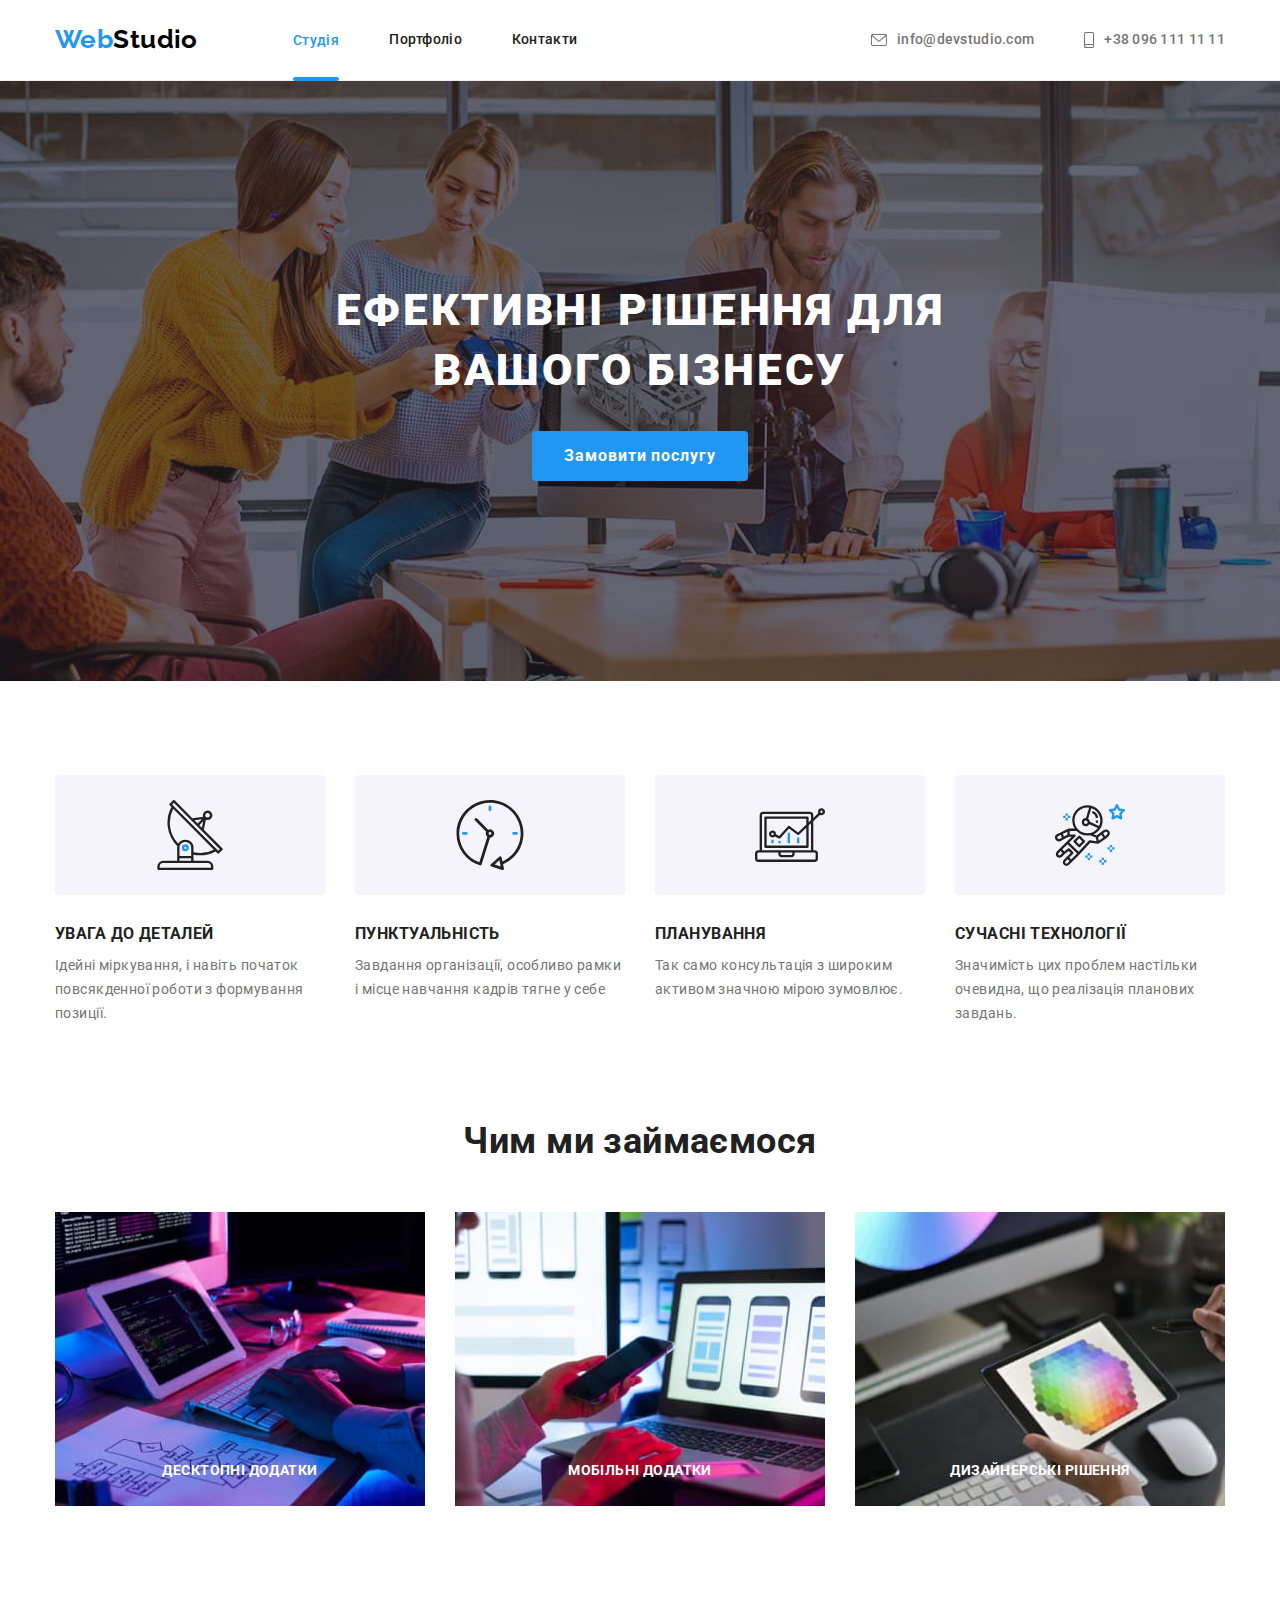
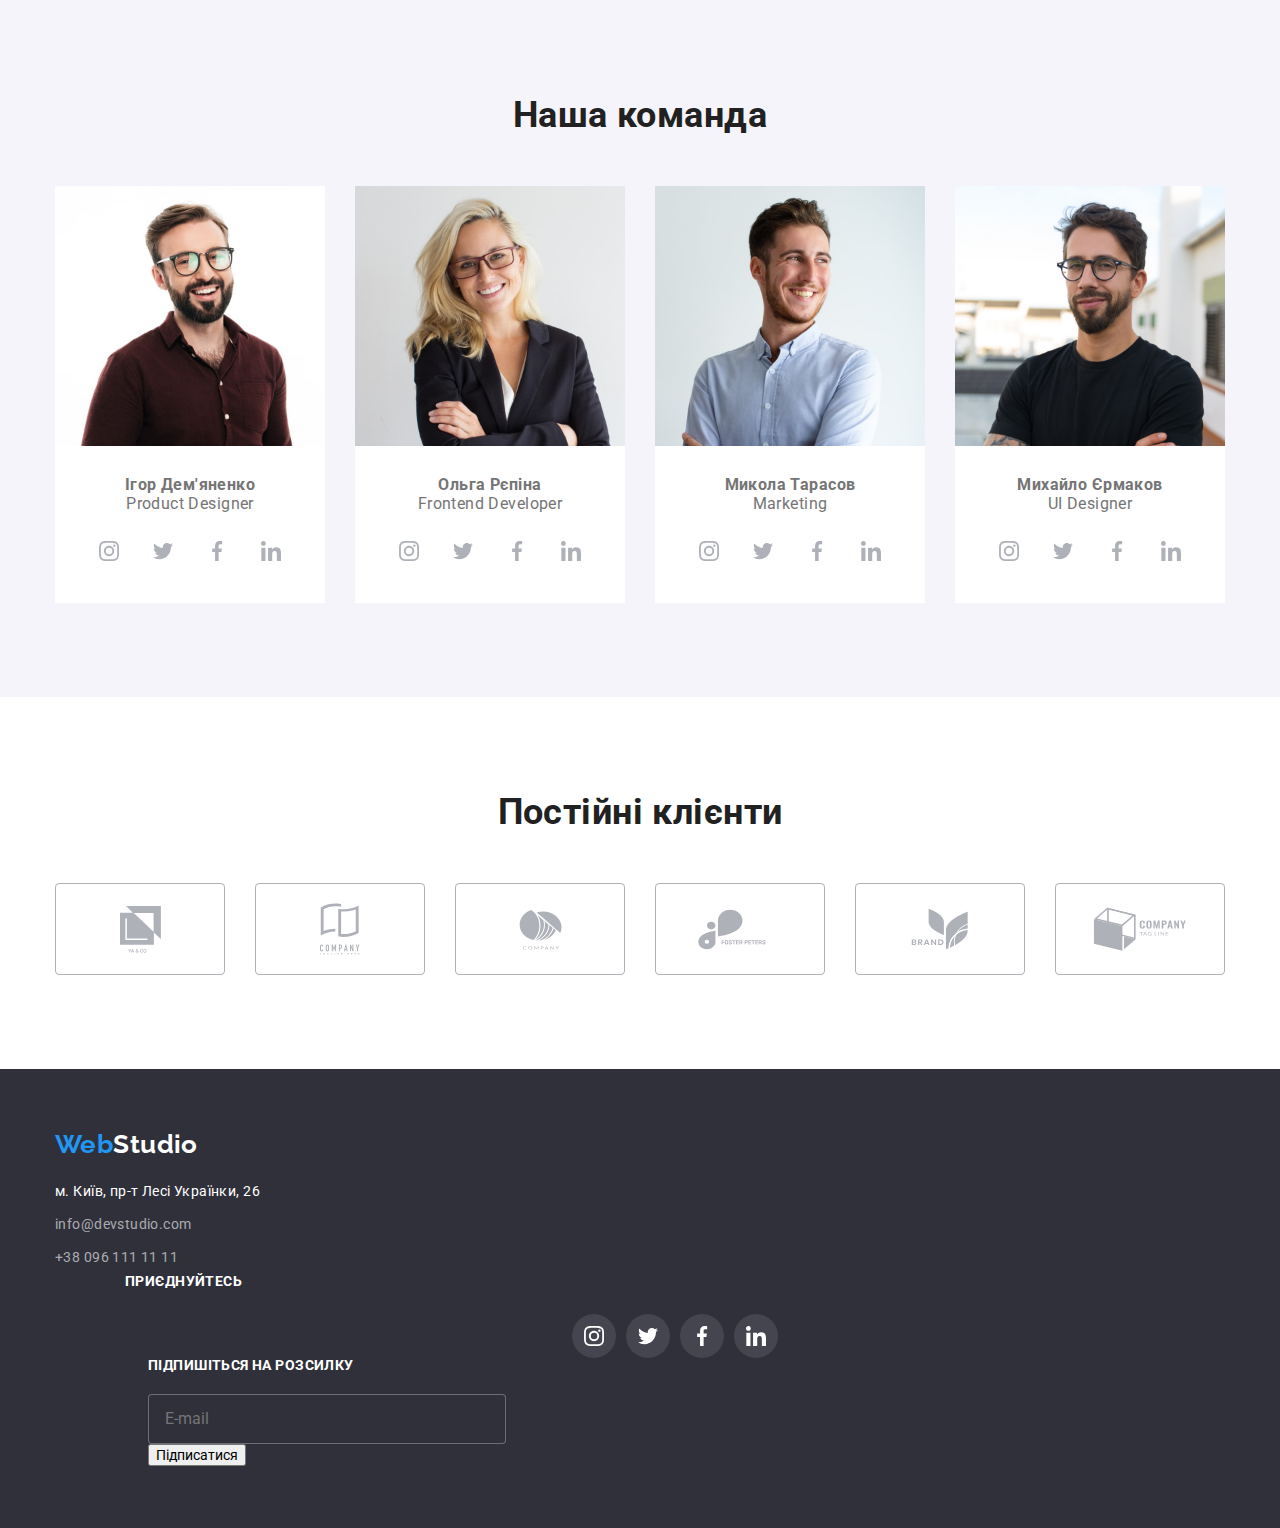
==== index.html @ fa0023bf "mobile addeed" ====
<!DOCTYPE html>
<html lang="uk">
  <head>
    <meta charset="UTF-8">
    <meta http-equiv="X-UA-Compatible" content="IE=edge">
    <meta name="viewport" content="width=device-width, initial-scale=1.0">
    <title>Студія</title>
    <link rel="preconnect" href="https://fonts.googleapis.com">
    <link rel="preconnect" href="https://fonts.gstatic.com" crossorigin>
    <link
      href="https://fonts.googleapis.com/css2?family=Raleway:wght@700&family=Roboto:wght@400;500;700;900&display=swap"
      rel="stylesheet"
    />
    <link
      rel="stylesheet"
      href="https://cdnjs.cloudflare.com/ajax/libs/modern-normalize/1.1.0/modern-normalize.min.css"
    />
    <link rel="stylesheet" href="./css/main.min.css">
  </head>

  <body>
    <!-- Header -->

    <header class="header-border">
      <div class="container row">
        <nav class="row">
          <a lang="en" href="./index.html" class="logo logo__pad"
            >Web<span class="logo__part">Studio</span></a
          >
          <ul class="navigation list">
            <li class="navigation__item">
              <a href="./index.html" class="navigation__link--current link">Студія</a>
            </li>
            <li class="navigation__item">
              <a href="./portfolio.html" class="navigation__link link">Портфоліо</a>
            </li>
            <li class="navigation__item">
              <a href="#" class="navigation__link link">Контакти</a>
            </li>
          </ul>
        </nav>
        <ul class="list contacts">
          <li class="contacts__item">
            
            <a href="mailto:info@devstudio.com" class="contacts__link link">
              <svg class="contacts__icon-envelope"><use href="./images/icons.svg#icon-envelope"></use></svg>info@devstudio.com</a>
          </li>
          <li class="contacts__item">
            <a href="tel:+380961111111" class="contacts__link link">
              <svg class="contacts__icon-smartphone">
                <use href="./images/icons.svg#icon-smartphone"></use></svg>+38 096 111 11 11</a>
          </li>
        </ul>
      </div>
    </header>

    <!-- Main -->

    <main>
      <!-- Hero Section  -->

      <section class="hero hero__overlay">
        <div class="container">
          <h1 class="hero__title">ефективні рішення для вашого бізнесу</h1>
          <button  data-modal-open type="button" class="hero__button">Замовити послугу</button>
        </div>
      </section>

      <!--  Preferences Section-->

      <section class="pref-section">
        <div class="container">
          <h2 class="section-title visually-hidden">Переваги</h2>

          <ul class="list pref-container">
            <li class="pref-container__item">
              <div class="pref-container__thumb">
                <svg width="70px" height="70px">
                  <use href="./images/icons.svg#icon-antenna"></use>
                </svg>
              </div>
              <h3 class="pref-container__title">увага до деталей</h3>
              <p>
                Ідейні міркування, і навіть початок повсякденної роботи з
                формування позиції.
              </p>
            </li>
            <li class="pref-container__item">
              <div class="pref-container__thumb">
                <svg class="pref-icon" width="70px" height="70px">
                  <use href="./images/icons.svg#icon-clock"></use>
                </svg>
              </div>
              <h3 class="pref-container__title">пунктуальність</h3>
              <p>
                Завдання організації, особливо рамки і місце навчання кадрів
                тягне у себе
              </p>
            </li>
            <li class="pref-container__item">
              <div class="pref-container__thumb">
                <svg width="70px" height="70px">
                  <use href="./images/icons.svg#icon-diagram"></use>
                </svg>
              </div>
              <h3 class="pref-container__title">планування</h3>
              <p>
                Так само консультація з широким активом значною мірою зумовлює.
              </p>
            </li>
            <li class="pref-container__item">
              <div class="pref-container__thumb">
                <svg width="70px" height="70px">
                  <use href="./images/icons.svg#icon-astronaut"></use>
                </svg>
              </div>
              <h3 class="pref-container__title">сучасні технології</h3>
              <p>
                Значимість цих проблем настільки очевидна, що реалізація
                планових завдань.
              </p>
            </li>
          </ul>
        </div>
      </section>

      <!-- Our activity Section  -->

      <section class="section act-section">
        <div class="container">
          <h2 class="section-title title-gap">Чим ми займаємося</h2>

          <ul class="act-container list">
            <li class="act-item activity-thumb">
              <img
                src="./images/img-studio/box_1.jpg"
                alt="Напрямок діяльності 1"
                width="370"
                class="no-gap"
              />
              <p class="overlay-text">десктопні додатки</p>
            </li>
             
            <li class="act-item activity-thumb">
              <img
                src="./images/img-studio/box_2.jpg"
                alt="Напрямок діяльності 2"
                width="370"
                class="no-gap"
              />
              <p class="overlay-text">мобільні додатки</p>
            </li>
            
            <li class="act-item activity-thumb">
              <img
                src="./images/img-studio/box_3.jpg"
                alt="Напрямок діяльності 3"
                width="370"
                class="no-gap"
              />
              <p class="overlay-text">дизайнерські рішення</p>
            </li>
          </ul>
        </div>
      </section>

      <!-- Our Team -->

      <section class="team-section">
        <div class="container">
          <h2 class="section-title title-gap">Наша команда</h2>
          <ul class="list pref-container">
            <li class="pref-container__item pref-container__card-shadow">
              <img
                src="./images/img-studio/igod_dem.jpg"
                alt="Фото Ігора Дем'яненка"
                width="270"
                class="no-gap"
              />
              <div class="pics-descr">
                <h3 class="pref-container__team-title">Ігор Дем'яненко</h3>
                <p lang="en" class="pref-container__card-text">Product Designer</p>
                <ul class="team-icons list">
                  <li>
                    <a href="#" class="team-icons__social-link"
                      ><svg width="20px" height="20px">
                        <use href="./images/icons.svg#icon-instagram"
                        ></use></svg></a>
                  </li>

                  <li>
                    <a href="#" class="team-icons__social-link"
                      ><svg width="20px" height="20px">
                        <use href="./images/icons.svg#icon-twitter"></use></svg></a>
                  </li>

                  <li>
                    <a href="#" class="team-icons__social-link"
                      ><svg width="20px" height="20px">
                        <use href="./images/icons.svg#icon-facebook"></use></svg></a>
                  </li>

                  <li>
                    <a href="#" class="team-icons__social-link"
                      ><svg width="20px" height="20px">
                        <use href="./images/icons.svg#icon-linkedin"></use></svg></a>
                  </li>
                </ul>
              </div>
            </li>
            <li class="pref-container__item pref-container__card-shadow">
              <img
                src="./images/img-studio/olga_rep.jpg"
                alt="Фото Ольги Репіної"
                width="270"
                class="no-gap"
              />
              <div class="pics-descr">
                <h3 class="pref-container__team-title">Ольга Рєпіна</h3>
                <p lang="en" class="pref-container__card-text">Frontend Developer</p>
                <ul class="team-icons list">
                  <li>
                    <a href="#" class="team-icons__social-link"
                      ><svg width="20px" height="20px">
                        <use
                          href="./images/icons.svg#icon-instagram"></use></svg></a>
                  </li>

                  <li>
                    <a href="#" class="team-icons__social-link"
                      ><svg width="20px" height="20px">
                        <use href="./images/icons.svg#icon-twitter"></use></svg></a>
                  </li>

                  <li>
                    <a href="#" class="team-icons__social-link"
                      ><svg width="20px" height="20px">
                        <use href="./images/icons.svg#icon-facebook"></use></svg></a>
                  </li>

                  <li>
                    <a href="#" class="team-icons__social-link"
                      ><svg width="20px" height="20px">
                        <use href="./images/icons.svg#icon-linkedin"></use></svg></a>
                  </li>
                </ul>
              </div>
            </li>
            <li class="pref-container__item pref-container__card-shadow">
              <img
                src="./images/img-studio/mykola_tar.jpg"
                alt="Фото Миколи Тарасова"
                width="270"
                class="no-gap"
              />
              <div class="pics-descr">
                <h3 class="pref-container__team-title">Микола Тарасов</h3>
                <p lang="en" class="pref-container__card-text">Marketing</p>
                <ul class="team-icons list">
                  <li>
                    <a href="#" class="team-icons__social-link"
                      ><svg width="20px" height="20px">
                        <use
                          href="./images/icons.svg#icon-instagram"></use></svg></a>
                  </li>

                  <li>
                    <a href="#" class="team-icons__social-link"
                      ><svg width="20px" height="20px">
                        <use href="./images/icons.svg#icon-twitter"></use></svg></a>
                  </li>

                  <li>
                    <a href="#" class="team-icons__social-link"
                      ><svg width="20px" height="20px">
                        <use href="./images/icons.svg#icon-facebook"></use></svg></a>
                  </li>

                  <li>
                    <a href="#" class="team-icons__social-link"
                      ><svg width="20px" height="20px">
                        <use href="./images/icons.svg#icon-linkedin"></use></svg></a>
                  </li>
                </ul>
              </div>
            </li>
            <li class="pref-container__item pref-container__card-shadow">
              <img
                src="./images/img-studio/myhailo_yer.jpg"
                alt="Фото Михайла Єрмакова"
                width="270"
                class="no-gap"
              />
              <div class="pics-descr">
                <h3 class="pref-container__team-title">Михайло Єрмаков</h3>
                <p lang="en" class="pref-container__card-text">UI Designer</p>
                <ul class="team-icons list">
                  <li>
                    <a href="#" class="team-icons__social-link"
                      ><svg width="20px" height="20px">
                        <use
                          href="./images/icons.svg#icon-instagram"></use></svg></a>
                  </li>

                  <li>
                    <a href="#" class="team-icons__social-link"
                      ><svg width="20px" height="20px">
                        <use href="./images/icons.svg#icon-twitter"></use></svg></a>
                  </li>

                  <li>
                    <a href="#" class="team-icons__social-link"
                      ><svg width="20px" height="20px">
                        <use href="./images/icons.svg#icon-facebook"></use></svg></a>
                  </li>

                  <li>
                    <a href="#" class="team-icons__social-link"
                      ><svg width="20px" height="20px">
                        <use href="./images/icons.svg#icon-linkedin"></use></svg></a>
                  </li>
                </ul>
              </div>
            </li>
          </ul>
        </div>
      </section>

      <!-- Clients Section -->

      <section class="section">
        <div class="container">
          <h2 class="section-title title-gap">Постійні клієнти</h2>

          <ul class="clients-container list">
            <li>
              <a href="#" class="client-link"
                ><svg width="41px" height="47px">
                  <use href="./images/icons.svg#icon-client-1"></use></svg></a>
            </li>
            <li>
              <a href="#" class="client-link"
                ><svg width="40px" height="52px">
                  <use href="./images/icons.svg#icon-client-2"></use></svg></a>
            </li>
            <li>
              <a href="#" class="client-link"
                ><svg width="43px" height="41px">
                  <use href="./images/icons.svg#icon-client-3"></use></svg></a>
            </li>
            <li>
              <a href="#" class="client-link"
                ><svg width="84px" height="41px">
                  <use href="./images/icons.svg#icon-client-4"></use></svg></a>
            </li>
            <li>
              <a href="#" class="client-link"
                ><svg width="62px" height="42px">
                  <use href="./images/icons.svg#icon-client-5"></use></svg></a>
            </li>
            <li>
              <a href="#" class="client-link"
                ><svg width="94px" height="44px">
                  <use href="./images/icons.svg#icon-client-6"></use></svg></a>
            </li>
          </ul>
        </div>
      </section>
    </main>

      <!-- Footer -->

    <footer class="footer-color">
     <div class="container footer-container">   
      <div>
          <a lang="en" href="./index.html" class="logo logo-marg"
            >Web<span class="footer-logo-part">Studio</span></a
          >
          <address>
            <ul class="address-list list">
              <li class="address-list__address-marg">
                <a
                  href="https://goo.gl/maps/bjUWmCHVWKpBYmss7"
                  target="_blank"
                  rel="noopener noreferrer nofolow"
                  class="address-list__footer-address link"
                  >м. Київ, пр-т Лесі Українки, 26</a
                >
              </li>
              <li class="address-list__address-marg">
                <a href="mailto:info@devstudio.com" class="address-list__footer-contacts link"
                  >info@devstudio.com</a
                >
              </li>
              <li>
                <a href="tel:+380961111111" class="address-list__footer-contacts link"
                  >+38 096 111 11 11</a
                >
              </li>
            </ul>
          </address>
      </div>
        <div class="icons-position">  
          <p class="icons-position__footer-text">приєднуйтесь</p>
          <ul class="icons-position__footer-icons list">
            <li>
              <a href="#" class="icons-position__footer-link"
                ><svg width="20px" height="20px">
                  <use
                    href="./images/icons.svg#icon-instagram"
                  ></use></svg></a>
            </li>

            <li>
              <a href="#" class="icons-position__footer-link"
                ><svg width="20px" height="20px">
                  <use href="./images/icons.svg#icon-twitter"></use></svg></a>
            </li>

            <li>
              <a href="#" class="icons-position__footer-link"
                ><svg width="20px" height="20px">
                  <use href="./images/icons.svg#icon-facebook"></use></svg></a>
            </li>

            <li>
              <a href="#" class="icons-position__footer-link"
                ><svg width="20px" height="20px">
                  <use href="./images/icons.svg#icon-linkedin"></use></svg></a>
            </li>
          </ul>
        </div>
    <div class="footer-box">
      <form>
            
    <p class="footer-box__footform-text">підпишіться на розсилку</p>
    <input class="footer-box__footform-input" type="email" name="email" placeholder="E-mail">

  <div class="footer-box__sent-btn">
    <button class="footer-box__btn-footform" type="submit">Підписатися</button>
    <svg class="footer-box__sent-icon" width="24" height="24"><use href=./images/modal-icons.svg#icon-send></use></svg>
  </div> 

  </form>
    </div>   
  </div>

       
  </footer>

   <div class="backdrop is-hidden" data-modal>
    <div class="modal">
      <p class="form-title">Залиште свої дані, ми вам передзвонимо</p>

      <form class="form"> 
        <div class="form-field">
          <label for="name" class="form-label">Ім'я</label>
          <div class="input-wrap">
            <input type="text" name="name" id="name" class="form-input">
            <svg class="svg-item" width="18" height="18">
              <use href="./images/modal-icons.svg#icon-person-mod"></use>
            </svg>
          
          </div>
        </div>
        
        <div class="form-field">
          <label for="tel" class="form-label">Телефон</label>
          <div class="input-wrap">
           <input type="tel" name="tel" id="tel" class="form-input">
           <svg class="svg-item" width="18" height="18">
            <use href="./images/modal-icons.svg#icon-phone-mod"></use>
          </svg>
          </div>
        </div>
        
        
        <div class="form-field">
          <label for="email" class="form-label">Пошта</label>
          <div class="input-wrap">
            <input type="email" name="email" id="email" class="form-input">
            <svg class="svg-item" width="18" height="18">
              <use href="./images/modal-icons.svg#icon-email-mod"></use>
            </svg>
          </div>
        </div>
        
        <div class="form-field">
          <label for="comment" class="form-label">Коментар</label>
        <textarea 
          name="comment" 
          id="comment" 
          class="form-input textarea" 
          placeholder="Введіть текст"></textarea>
        </div>

      <div class="check-field">
        <label class="checkbox-label">
          <input 
          type="checkbox" 
          name="checkbox" 
          value="html"
          class="checkbox visually-hidden"><span class="icon"></span>
          Погоджуюся з розсилкою та приймаю <a class="agreement" href="#">Умови договору</a>
        </label>
      </div>

             
          <button class="btn-submit" type="submit">Відправити</button>
                
      </form>
                        
          <button class="close-button" data-modal-close><svg width="11px" height="11px">
      <use
        href="./images/cross.svg#icon-Vector"></use></svg></button>
    </div> 
   </div>

   <script src="./js/modal.js"></script>
  </body>
</html>
---- css/main.min.css ----
body{background-color:#fff;color:#757575;font-family:"Roboto",sans-serif;font-size:14px;line-height:1.71;letter-spacing:.03em}.container{padding-left:15px;padding-right:15px;margin-left:auto;margin-right:auto}@media screen and (min-width: 768px){.container{width:768px}}@media screen and (min-width: 1200px){.container{width:1200px}}h1,h2,h3,h4,h5,h6,ul,p{margin:0;padding:0}.list{list-style:none}.link{text-decoration:none;-webkit-transition:color 250ms cubic-bezier(0.4, 0, 0.2, 1);transition:color 250ms cubic-bezier(0.4, 0, 0.2, 1)}.link:hover,.link:focus{color:#2196f3}.visually-hidden{position:absolute;white-space:nowrap;width:1px;height:1px;overflow:hidden;border:0;padding:0;clip:rect(0 0 0 0);-webkit-clip-path:inset(50%);clip-path:inset(50%);margin:-1px}.close-button,.icons-position__footer-icons,.client-link,.team-icons{display:-webkit-box;display:-ms-flexbox;display:flex;-webkit-box-pack:center;-ms-flex-pack:center;justify-content:center;-webkit-box-align:center;-ms-flex-align:center;align-items:center}@media(min-width: 480px){.container{width:480px}}@media screen and (min-width: 768px){.container{width:768px}}@media screen and (min-width: 1200px){.container{width:1200px}}@media screen and (max-width: 767px){.navigation{display:none}}@media screen and (min-width: 768px){.navigation{display:-webkit-box;display:-ms-flexbox;display:flex}.navigation__item:first-child{margin-left:95px}.navigation__item:not(:last-child){margin-right:50px}.navigation__link--current{color:#2196f3;font-weight:500;line-height:1.17;position:relative}.navigation__link--current::after{content:"";left:0;bottom:-1px;position:absolute;width:100%;height:4px;border-radius:2px;background-color:#2196f3}.navigation__link{color:#212121;font-weight:500;line-height:1.14;letter-spacing:.02em}.navigation__link,.navigation__link--current{padding-top:32px;padding-bottom:32px;display:block}}@media screen and (max-width: 1199px){.contacts{display:none}}@media screen and (min-width: 1200px){.contacts{display:-webkit-box;display:-ms-flexbox;display:flex;margin-left:auto;-webkit-box-align:center;-ms-flex-align:center;align-items:center}}.contacts__item+.contacts__item{margin-left:50px}.contacts__link{color:#757575;font-weight:500;line-height:1.14;letter-spacing:.02em;padding-top:32px;padding-bottom:32px;display:-webkit-box;display:-ms-flexbox;display:flex;-webkit-box-align:center;-ms-flex-align:center;align-items:center}.contacts__icon-envelope,.contacts__icon-smartphone{fill:#757575;margin-right:10px}.contacts__icon-envelope{width:16px;height:12px}.contacts__icon-smartphone{width:10px;height:16px}.contacts__link svg{-webkit-transition:fill 250ms cubic-bezier(0.4, 0, 0.2, 1);transition:fill 250ms cubic-bezier(0.4, 0, 0.2, 1)}.contacts__link:hover svg,.contacts__link:focus svg{fill:#2196f3}.header-border{border-bottom:1px solid #eee}.row{display:-webkit-box;display:-ms-flexbox;display:flex;-webkit-box-align:center;-ms-flex-align:center;align-items:center}.logo{color:#2196f3;font-family:"Raleway",sans-serif;font-size:26px;line-height:1.19;font-weight:700;text-decoration:none}.logo__pad{padding-top:24px;padding-bottom:25px}.logo-marg{display:inline-block;margin-bottom:20px}.logo__part{color:#000}.footer-logo-part{color:#fff}.hero__overlay{background-color:#c4c4c4;background-image:-webkit-gradient(linear, left top, right top, from(rgba(47, 48, 58, 0.4)), to(rgba(47, 48, 58, 0.4))),url(../images/img-studio/hero-img.jpg);background-image:linear-gradient(to right, rgba(47, 48, 58, 0.4), rgba(47, 48, 58, 0.4)),url(../images/img-studio/hero-img.jpg);background-size:cover;background-repeat:no-repeat;background-position:center;text-align:center;margin-left:auto;margin-right:auto;padding-top:118px;padding-bottom:118px;width:100%}@media screen and (min-width: 1200px){.hero__overlay{max-width:1600px;padding-top:200px;padding-bottom:200px}}.hero__title{color:#fff;font-weight:900;letter-spacing:.06em;text-transform:uppercase;margin-left:auto;margin-right:auto;font-size:26px;line-height:1.62;max-width:360px;margin-bottom:30px}@media screen and (min-width: 768px){.hero__title{max-width:360px}}@media screen and (min-width: 1200px){.hero__title{font-size:44px;line-height:1.36;max-width:696px}}.hero__button{display:inline-block;min-width:200px;border:none;border-radius:4px;padding:10px 24px;background-color:#2196f3;color:#fff;font-family:inherit;font-weight:700;letter-spacing:.06em;font-size:16px;line-height:1.88;cursor:pointer;-webkit-transition:background-color 250ms cubic-bezier(0.4, 0, 0.2, 1);transition:background-color 250ms cubic-bezier(0.4, 0, 0.2, 1)}@media screen and (min-width: 1200px){.hero__button{min-width:216px;padding:10px 32px}}hero__button:hover,hero__button:focus{background-color:#188ce8}.pref-section{padding-top:60px}@media screen and (min-width: 1200px){.pref-section{padding-top:94px}}.section-title{color:#212121;font-weight:700;text-align:center;font-size:28px;line-height:1.18}@media screen and (min-width: 1200px){.section-title{font-size:36px;line-height:1.17}}@media screen and (min-width: 768px){.pref-container{display:-webkit-box;display:-ms-flexbox;display:flex;-ms-flex-wrap:wrap;flex-wrap:wrap;margin:-15px}}@media screen and (min-width: 1200px){.pref-container{width:1200px}}@media screen and (max-width: 1199px){.pref-container{margin-bottom:60px}}@media screen and (min-width: 768px){.pref-container__item{-ms-flex-preferred-size:calc((100% - 60px)/2);flex-basis:calc((100% - 60px)/2);background-color:#fff;margin:15px}}@media screen and (min-width: 1200px){.pref-container__item{-ms-flex-preferred-size:calc((100% - 120px)/4);flex-basis:calc((100% - 120px)/4);background-color:#fff}}@media screen and (max-width: 767px){.pref-container__item:not(:last-child){margin-bottom:30px}}.pref-container__thumb{display:block;width:450px;height:120px;border-radius:4px;padding:25px 190px;margin-bottom:30px;background-color:#f5f4fa}@media screen and (min-width: 768px){.pref-container__thumb{padding:25px 142px;width:354px}}@media screen and (min-width: 1200px){.pref-container__thumb{padding:25px 100px;width:270px}}.pref-container__title{color:#212121;font-weight:700;line-height:1.14;text-transform:uppercase;margin-bottom:10px}@media screen and (max-width: 1199px){.act-section{display:none}}.section{padding-top:94px;padding-bottom:94px}.act-container{display:-webkit-box;display:-ms-flexbox;display:flex}.title-gap{margin-bottom:50px}.no-gap{display:block}.pics-descr{padding-top:30px;padding-bottom:30px}.act-item{-ms-flex-preferred-size:calc((100% - 60px)/3);flex-basis:calc((100% - 60px)/3)}.act-item:not(:last-child){margin-right:30px}.activity-thumb{position:relative}.activity-thumb::before{position:absolute;display:inline-block;content:"";height:70px;left:0;bottom:0;background-color:rgba(47,48,58,.8)}.overlay-text{position:absolute;left:0;bottom:0;width:100%;display:-webkit-box;display:-ms-flexbox;display:flex;-webkit-box-pack:center;-ms-flex-pack:center;justify-content:center;padding:27px;font-weight:700;line-height:1.17;text-transform:uppercase;color:#fff}.team-section{background-color:#f5f4fa;padding-top:94px;padding-bottom:94px}.pref-container__team-title,.pref-container__card-text{font-size:16px;line-height:1.19;text-align:center;margin:0}@media screen and (min-width: 768px){.pref-container__team-title,.pref-container__card-text{font-size:16px;line-height:1.17}}.pref-container__team-title__team-title,.pref-container__card-text__team-title{color:#212121;font-weight:500}.pref-container__team-title__card-shadow,.pref-container__card-text__card-shadow{-webkit-box-shadow:0px 1px 3px rgba(0,0,0,.12),0px 1px 1px rgba(0,0,0,.14),0px 2px 1px rgba(0,0,0,.2);box-shadow:0px 1px 3px rgba(0,0,0,.12),0px 1px 1px rgba(0,0,0,.14),0px 2px 1px rgba(0,0,0,.2);border-radius:0px 0px 4px 4px}.pref-container__team-title__card-text,.pref-container__card-text__card-text{margin-top:10px}.team-icons{gap:10px;margin-top:16px}.team-icons__social-link{display:block;width:44px;height:44px;fill:#afb1b8;border:none;border-radius:50%;padding:12px;-webkit-transition:fill 250ms cubic-bezier(0.4, 0, 0.2, 1),background-color 250ms cubic-bezier(0.4, 0, 0.2, 1);transition:fill 250ms cubic-bezier(0.4, 0, 0.2, 1),background-color 250ms cubic-bezier(0.4, 0, 0.2, 1)}.team-icons__social-link:hover,.team-icons__social-link:focus{background-color:#2196f3;fill:#fff}.clients-container{display:-webkit-box;display:-ms-flexbox;display:flex;-ms-flex-wrap:wrap;flex-wrap:wrap;-webkit-box-pack:center;-ms-flex-pack:center;justify-content:center;-webkit-box-align:center;-ms-flex-align:center;align-items:center;gap:30px}@media screen and (min-width: 1200px){.clients-container{-ms-flex-wrap:nowrap;flex-wrap:nowrap}}.client-link{fill:#afb1b8;padding:16px 32px;background-color:#fff;border-radius:4px;border:1px solid #afb1b8;-webkit-transition:fill 250ms cubic-bezier(0.4, 0, 0.2, 1),border-color 250ms cubic-bezier(0.4, 0, 0.2, 1);transition:fill 250ms cubic-bezier(0.4, 0, 0.2, 1),border-color 250ms cubic-bezier(0.4, 0, 0.2, 1);width:210px;height:92px}@media screen and (min-width: 768px){.client-link{width:226px;-ms-flex-wrap:wrap;flex-wrap:wrap}}@media screen and (min-width: 1200px){.client-link{width:170px}}.client-link:hover,.client-link:focus{fill:#2196f3;border-color:#2196f3}.footer-color{background-color:#2f303a;padding-top:60px;padding-bottom:60px}.footer-container{-webkit-box-align:baseline;-ms-flex-align:baseline;align-items:baseline}.address-list__address-marg{display:block;margin-bottom:9px}.address-list__footer-address{color:#fff;font-style:normal}.address-list__footer-contacts{color:rgba(255,255,255,.6);line-height:1.71;font-style:normal}.subsection-title{font-size:14px;line-height:1.14;font-weight:700;color:#212121;text-transform:uppercase}.icons-position{margin-left:70px}.icons-position__footer-text{text-transform:uppercase;font-weight:700;color:#fff;margin-bottom:20px}.icons-position__footer-icons{gap:10px;margin-top:16px}.icons-position__footer-link{display:block;width:44px;height:44px;fill:#fff;background-color:rgba(255,255,255,.1);border:none;border-radius:50%;padding:12px;-webkit-transition:background-color 250ms cubic-bezier(0.4, 0, 0.2, 1);transition:background-color 250ms cubic-bezier(0.4, 0, 0.2, 1)}.icons-position__footer-link:hover,.icons-position__footer-link:focus{background-color:#2196f3}.footer-box{margin-left:93px}.footer-box__footform-text{display:block;text-transform:uppercase;color:#fff;font-weight:700;line-height:1.14;margin-bottom:20px}.footer-box__footform-input{display:inline-block;width:358px;border-radius:4px;padding:14px 16px;font-size:16px;line-height:1.25;color:#fff;background-color:#2f303a;border:1px solid rgba(255,255,255,.3);-webkit-transition:outline 250ms cubic-bezier(0.4, 0, 0.2, 1),border-color 250ms cubic-bezier(0.4, 0, 0.2, 1);transition:outline 250ms cubic-bezier(0.4, 0, 0.2, 1),border-color 250ms cubic-bezier(0.4, 0, 0.2, 1)}.footer-box__footform-input:hover,.footer-box__footform-input:focus{background-color:#2f303a;color:#2196f3;border-color:#2196f3;outline:#2196f3}.footer-box__footform-input:placeholder{font-size:16px;line-height:1.25;color:rgba(255,255,255,.6)}.footer-box__sent-icon{fill:#fff;position:absolute;top:12px;right:28px}.footer-box__btn-footform:hover,.footer-box__btn-footform:focus{background-color:#188ce8}.backdrop{position:fixed;top:0;left:0;width:100%;height:100%;background-color:rgba(0,0,0,.2);opacity:1;-webkit-transform:scale(1);transform:scale(1);-webkit-transition:opacity 250ms cubic-bezier(0.4, 0, 0.2, 1),-webkit-transform 250ms cubic-bezier(0.4, 0, 0.2, 1);transition:opacity 250ms cubic-bezier(0.4, 0, 0.2, 1),-webkit-transform 250ms cubic-bezier(0.4, 0, 0.2, 1);transition:opacity 250ms cubic-bezier(0.4, 0, 0.2, 1),transform 250ms cubic-bezier(0.4, 0, 0.2, 1);transition:opacity 250ms cubic-bezier(0.4, 0, 0.2, 1),transform 250ms cubic-bezier(0.4, 0, 0.2, 1),-webkit-transform 250ms cubic-bezier(0.4, 0, 0.2, 1)}.backdrop.is-hidden{opacity:0;pointer-events:none;-webkit-transform:scale(0.3);transform:scale(0.3)}.modal{position:absolute;top:50%;left:50%;-webkit-transform:translate(-50%, -50%);transform:translate(-50%, -50%);min-width:528px;min-height:581px;border-radius:4px;padding:40px;background-color:#fff;-webkit-box-shadow:0px 1px 3px rgba(0,0,0,.12),0px 1px 1px rgba(0,0,0,.14),0px 2px 1px rgba(0,0,0,.2);box-shadow:0px 1px 3px rgba(0,0,0,.12),0px 1px 1px rgba(0,0,0,.14),0px 2px 1px rgba(0,0,0,.2)}.close-button{position:absolute;border-radius:50%;border-color:rgba(0,0,0,.1);cursor:pointer;height:30px;width:30px;top:8px;right:8px;background-color:rgba(0,0,0,0);-webkit-transition:fill 250ms cubic-bezier(0.4, 0, 0.2, 1);transition:fill 250ms cubic-bezier(0.4, 0, 0.2, 1)}.close-button:hover,.close-button:focus{fill:#2196f3}.form{width:448px;margin-left:auto;margin-right:auto;display:-webkit-box;display:-ms-flexbox;display:flex;-webkit-box-orient:vertical;-webkit-box-direction:normal;-ms-flex-direction:column;flex-direction:column}.form-title{display:block;font-weight:700;font-size:20px;line-height:1.15;text-align:center;margin-bottom:12px;color:#212121}.form-field{display:-webkit-box;display:-ms-flexbox;display:flex;-webkit-box-orient:vertical;-webkit-box-direction:normal;-ms-flex-direction:column;flex-direction:column}.form-label{margin-bottom:4px;margin-left:0;font-size:12px;line-height:1.17;letter-spacing:.01em;color:#757575}.input-wrap{position:relative;height:40px;margin-bottom:10px}.form-field input{position:relative;display:block;margin:0;width:448px;padding-top:11px;padding-bottom:11px;padding-left:42px;border-radius:4px;border:1px solid rgba(33,33,33,.2);-webkit-transition:border-color 250ms cubic-bezier(0.4, 0, 0.2, 1);transition:border-color 250ms cubic-bezier(0.4, 0, 0.2, 1);-webkit-transition:fill 250ms cubic-bezier(0.4, 0, 0.2, 1);transition:fill 250ms cubic-bezier(0.4, 0, 0.2, 1);margin-bottom:10px}.svg-item{position:absolute;top:50%;left:15px;-webkit-transform:translateY(-50%);transform:translateY(-50%);-webkit-transition:fill 250ms cubic-bezier(0.4, 0, 0.2, 1);transition:fill 250ms cubic-bezier(0.4, 0, 0.2, 1)}.form-field:hover input,.form-field:hover textarea,.form-field:focus-within input,.form-field:focus-within textarea{border-color:#2196f3;outline:#2196f3}.form-field:hover .svg-item,.form-field:focus-within .svg-item{fill:#2196f3;cursor:pointer}.textarea{display:block;padding:12px 16px;width:448px;height:120px;resize:none;font-size:12px;letter-spacing:.01em;border-radius:4px;border:1px solid rgba(33,33,33,.2);-webkit-transition:border-color 250ms cubic-bezier(0.4, 0, 0.2, 1);transition:border-color 250ms cubic-bezier(0.4, 0, 0.2, 1)}.form-field textarea::-webkit-input-placeholder{font-size:12px;line-height:1.17;letter-spacing:.01em;color:rgba(117,117,117,.5)}.form-field textarea::-moz-placeholder{font-size:12px;line-height:1.17;letter-spacing:.01em;color:rgba(117,117,117,.5)}.form-field textarea:-ms-input-placeholder{font-size:12px;line-height:1.17;letter-spacing:.01em;color:rgba(117,117,117,.5)}.form-field textarea::-ms-input-placeholder{font-size:12px;line-height:1.17;letter-spacing:.01em;color:rgba(117,117,117,.5)}.form-field textarea::placeholder{font-size:12px;line-height:1.17;letter-spacing:.01em;color:rgba(117,117,117,.5)}.check-field{display:-webkit-box;display:-ms-flexbox;display:flex;-webkit-box-align:center;-ms-flex-align:center;align-items:center;margin-left:0}.checkbox-label{display:-webkit-box;display:-ms-flexbox;display:flex;-webkit-box-align:center;-ms-flex-align:center;align-items:center;-ms-flex-preferred-size:448px;flex-basis:448px;margin:20px 15px 30px}.icon{display:inline-block;width:16px;height:15px}.checkbox+.icon{width:16px;height:15px;background-image:url("../images/img-studio/check-border.svg");background-size:contain;background-origin:border-box;margin-right:7px}.checkbox:checked+.icon{border-color:#2196f3;background-color:#2196f3;background-image:url("../images/img-studio/icon-check.svg");background-size:contain;background-origin:border-box;border-radius:2px;background-position:50% 50%}.agreement{color:#2196f3;margin-left:6px}.btn-submit{display:inline-block;min-width:200px;margin-left:auto;margin-right:auto;background-color:#2196f3;color:#fff;border:none;padding:10px 52px;font-weight:700;font-size:16px;line-height:1.87;text-align:center;letter-spacing:.06em;-webkit-box-shadow:0px 4px 4px rgba(0,0,0,.15);box-shadow:0px 4px 4px rgba(0,0,0,.15);border-radius:4px;cursor:pointer}.portfolio-section{padding-top:94px;padding-bottom:94px}.btns-container{display:-webkit-box;display:-ms-flexbox;display:flex;-webkit-box-pack:center;-ms-flex-pack:center;justify-content:center;margin-bottom:50px}.btns-container__btn-gap:not(:last-child){margin-right:8px}.btns-container__portf-btn{display:inline-block;background:#f5f4fa;color:#212121;font-family:inherit;font-weight:500;letter-spacing:.03em;font-size:16px;line-height:1.62;text-align:center;cursor:pointer;padding:6px 22px;border:none;border-radius:4px;-webkit-transition:color 250ms cubic-bezier(0.4, 0, 0.2, 1),background-color 250ms cubic-bezier(0.4, 0, 0.2, 1),-webkit-box-shadow 250ms cubic-bezier(0.4, 0, 0.2, 1);transition:color 250ms cubic-bezier(0.4, 0, 0.2, 1),background-color 250ms cubic-bezier(0.4, 0, 0.2, 1),-webkit-box-shadow 250ms cubic-bezier(0.4, 0, 0.2, 1);transition:color 250ms cubic-bezier(0.4, 0, 0.2, 1),background-color 250ms cubic-bezier(0.4, 0, 0.2, 1),box-shadow 250ms cubic-bezier(0.4, 0, 0.2, 1);transition:color 250ms cubic-bezier(0.4, 0, 0.2, 1),background-color 250ms cubic-bezier(0.4, 0, 0.2, 1),box-shadow 250ms cubic-bezier(0.4, 0, 0.2, 1),-webkit-box-shadow 250ms cubic-bezier(0.4, 0, 0.2, 1)}.btns-container__portf-btn:hover,.btns-container__portf-btn:focus{background-color:#2196f3;color:#fff;-webkit-box-shadow:0px 3px 1px rgba(0,0,0,.1),0px 1px 2px rgba(0,0,0,.08),0px 2px 2px rgba(0,0,0,.12);box-shadow:0px 3px 1px rgba(0,0,0,.1),0px 1px 2px rgba(0,0,0,.08),0px 2px 2px rgba(0,0,0,.12)}.cards-container{display:-webkit-box;display:-ms-flexbox;display:flex;-ms-flex-wrap:wrap;flex-wrap:wrap;padding:0;margin:0}.card-item{-ms-flex-preferred-size:370px;flex-basis:370px;margin-right:30px;margin-bottom:30px}.card-item:nth-child(3n){margin-right:0}.card-item:nth-last-child(-n+3){margin-bottom:0}.portfolio-thumb{position:relative;overflow:hidden}.portf-overlay{position:absolute;left:0;bottom:-100%;width:100%;height:100%;padding:63px 24px;font-size:18px;line-height:1.55;color:#fff;background-color:rgba(33,150,243,.9);-webkit-transform:translateY(100%);transform:translateY(100%);-webkit-transition:-webkit-transform 250ms cubic-bezier(0.4, 0, 0.2, 1);transition:-webkit-transform 250ms cubic-bezier(0.4, 0, 0.2, 1);transition:transform 250ms cubic-bezier(0.4, 0, 0.2, 1);transition:transform 250ms cubic-bezier(0.4, 0, 0.2, 1), -webkit-transform 250ms cubic-bezier(0.4, 0, 0.2, 1)}.portfolio-link{-webkit-transition:-webkit-box-shadow 250ms cubic-bezier(0.4, 0, 0.2, 1);transition:-webkit-box-shadow 250ms cubic-bezier(0.4, 0, 0.2, 1);transition:box-shadow 250ms cubic-bezier(0.4, 0, 0.2, 1);transition:box-shadow 250ms cubic-bezier(0.4, 0, 0.2, 1), -webkit-box-shadow 250ms cubic-bezier(0.4, 0, 0.2, 1)}.portfolio-link:hover,.portfolio-link:focus{display:block;-webkit-box-shadow:0px 1px 1px rgba(0,0,0,.12),0px 4px 4px rgba(0,0,0,.06),1px 4px 6px rgba(0,0,0,.16);box-shadow:0px 1px 1px rgba(0,0,0,.12),0px 4px 4px rgba(0,0,0,.06),1px 4px 6px rgba(0,0,0,.16)}.portfolio-link:hover .portf-overlay,.portfolio-link:focus .portf-overlay{-webkit-transform:translateY(0);transform:translateY(0);bottom:0}.item-text{padding:20px 24px;border:1px solid #eee;border-top:none}.portfolio-title{color:#212121;font-size:18px;line-height:2;font-weight:700;letter-spacing:.06em}.descript{color:#757575;font-size:16px;line-height:1.88;margin-top:4px}/*# sourceMappingURL=main.min.css.map */
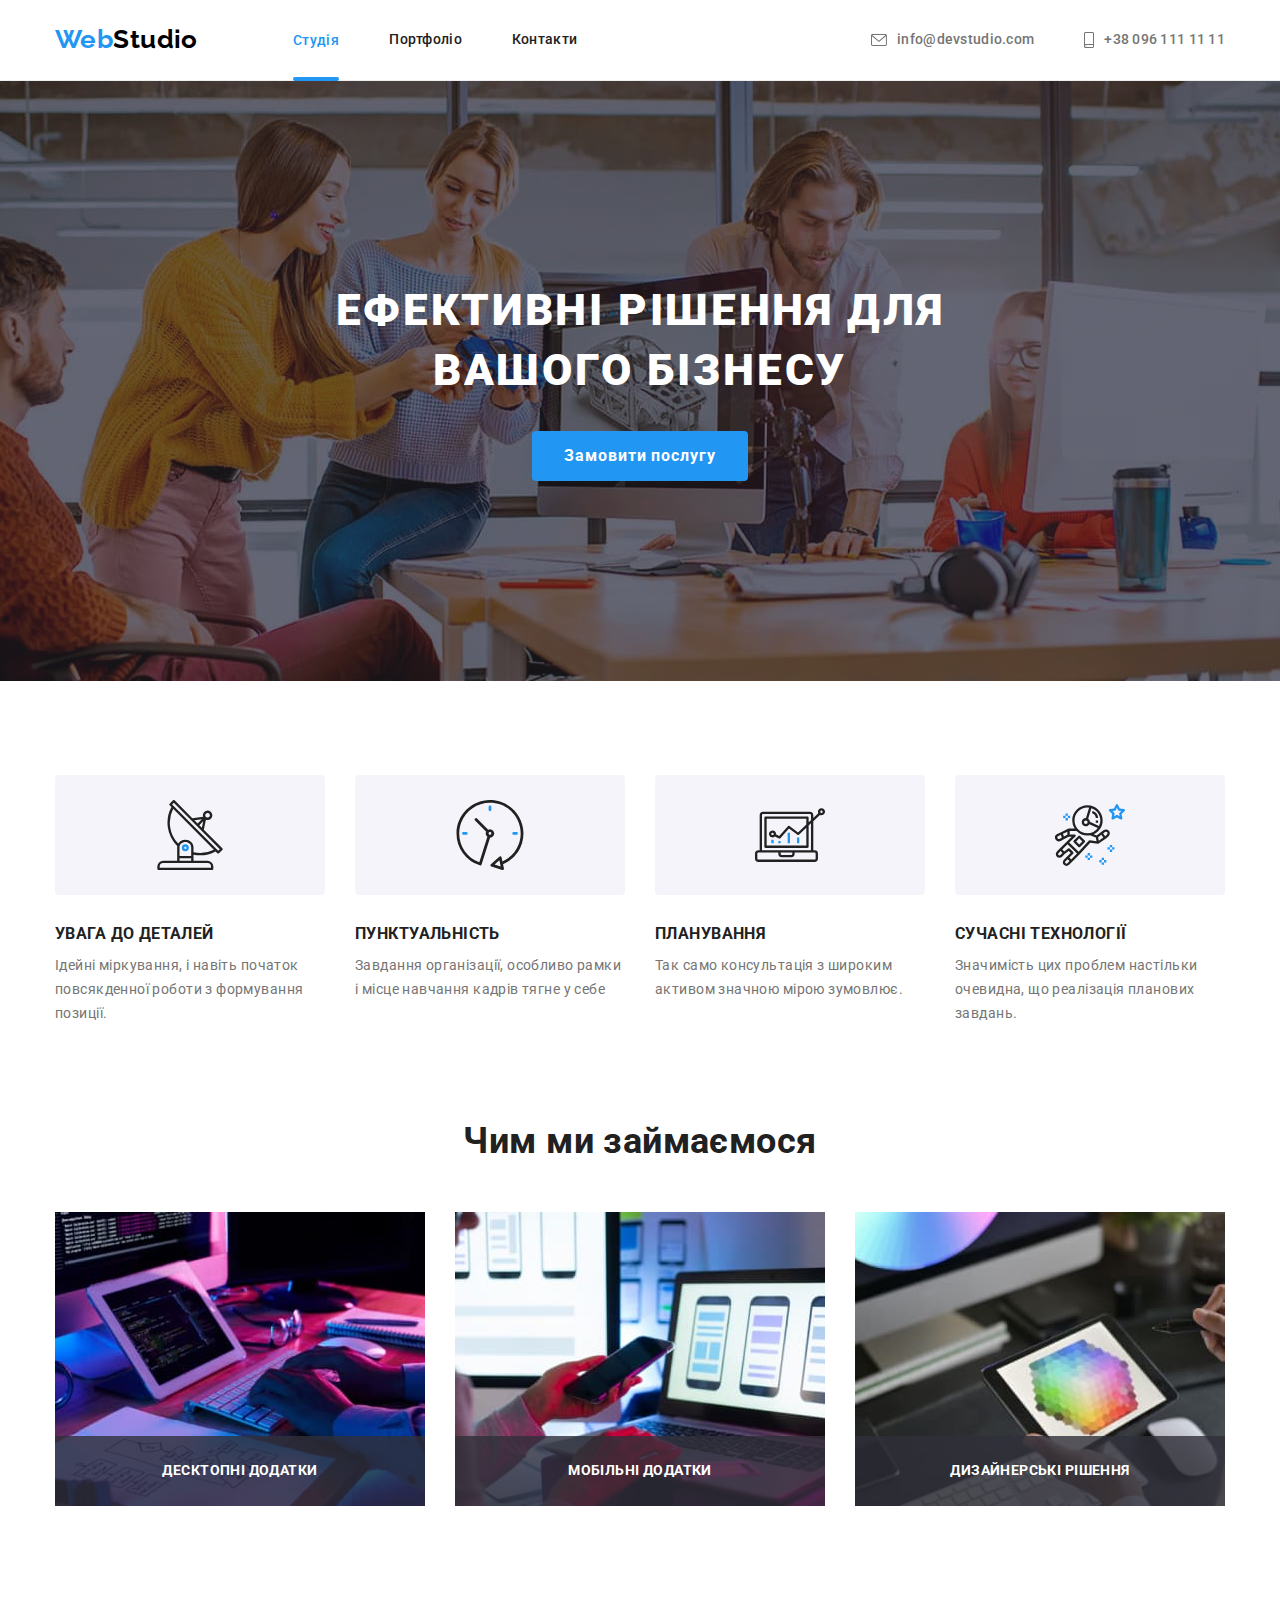
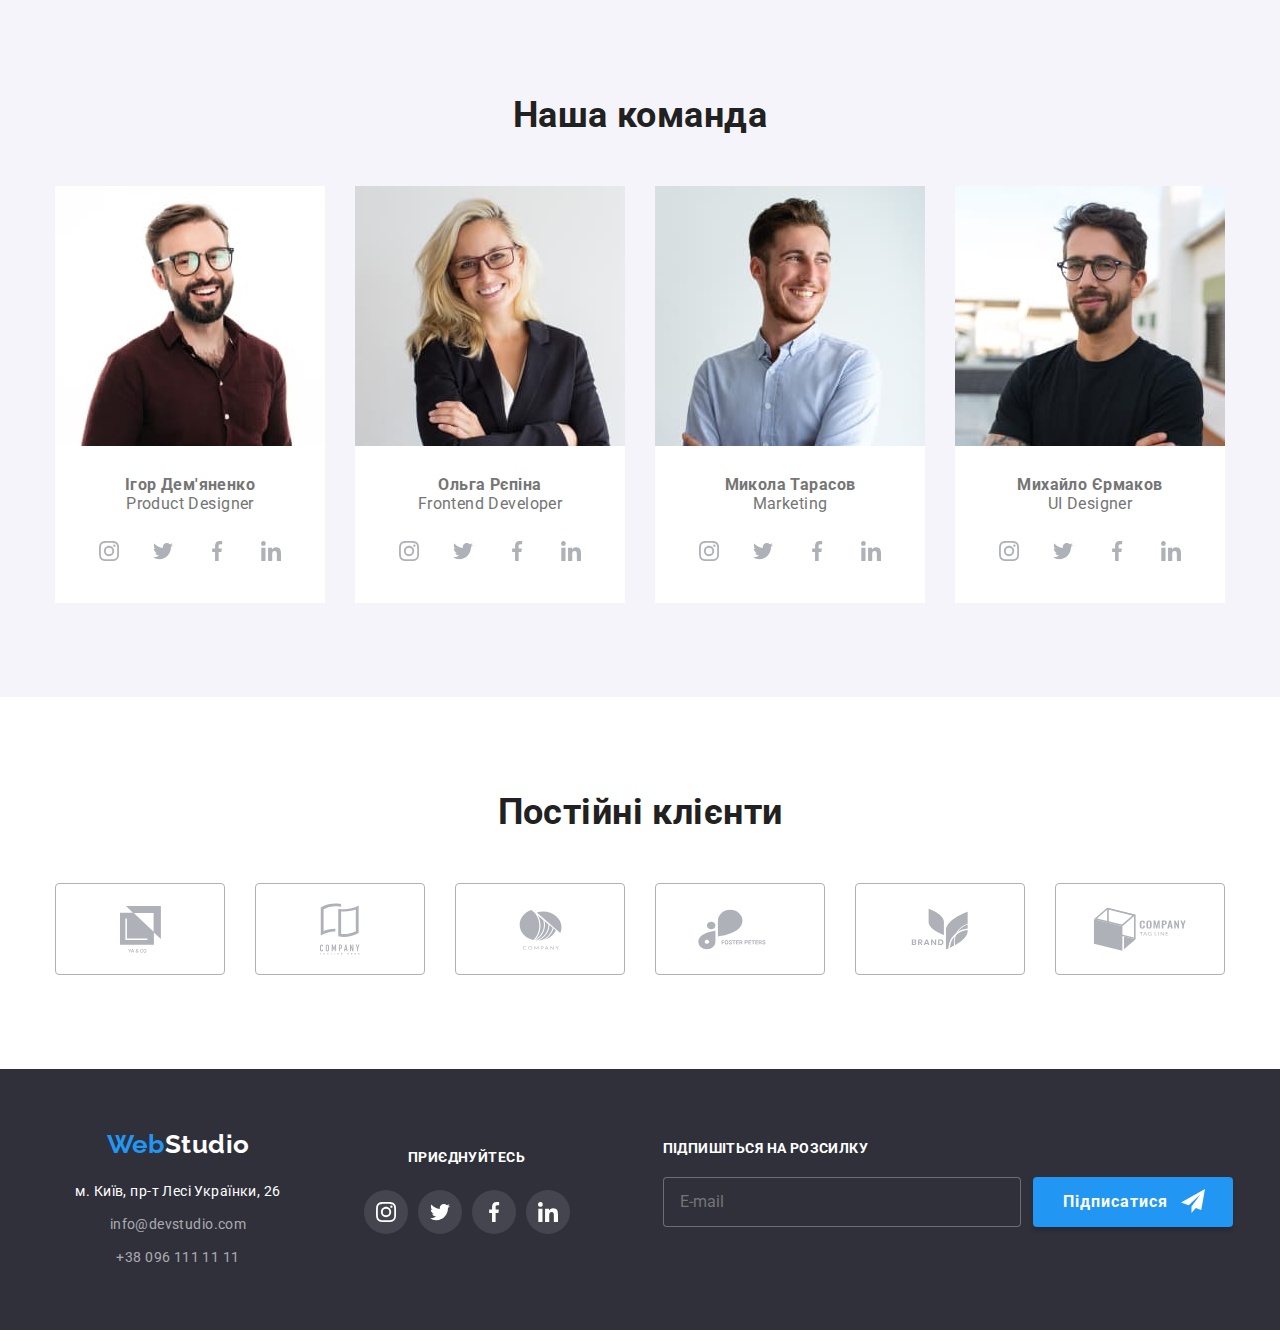
==== commit 4074cc3a: "adaptive addeed" ====
--- a/index.html
+++ b/index.html
@@ -136,7 +136,7 @@
                 src="./images/img-studio/box_1.jpg"
                 alt="Напрямок діяльності 1"
                 width="370"
-                class="no-gap"
+                class="team-img"
               />
               <p class="overlay-text">десктопні додатки</p>
             </li>
@@ -146,7 +146,7 @@
                 src="./images/img-studio/box_2.jpg"
                 alt="Напрямок діяльності 2"
                 width="370"
-                class="no-gap"
+                class="team-img"
               />
               <p class="overlay-text">мобільні додатки</p>
             </li>
@@ -156,7 +156,7 @@
                 src="./images/img-studio/box_3.jpg"
                 alt="Напрямок діяльності 3"
                 width="370"
-                class="no-gap"
+                class="team-img"
               />
               <p class="overlay-text">дизайнерські рішення</p>
             </li>
@@ -172,10 +172,18 @@
           <ul class="list pref-container">
             <li class="pref-container__item pref-container__card-shadow">
               <img
-                src="./images/img-studio/igod_dem.jpg"
+              srcset="
+              ./images/img-studio/team/team-1-270.jpg 270w,
+              ./images/img-studio/team/team-1-354.jpg 354w,
+              ./images/img-studio/team/team-1-450.jpg 450w,
+              ./images/img-studio/team/team-1-540.jpg 540w,
+              ./images/img-studio/team/team-1-708.jpg 708w,
+              ./images/img-studio/team/team-1-900.jpg 900w
+            "
+                src="./images/img-studio/team/team-1-270.jpg"
                 alt="Фото Ігора Дем'яненка"
-                width="270"
-                class="no-gap"
+                sizes="(min-width: 1200px) 270px, (min-width: 768px) 354px, 450px"
+                class="team-img"
               />
               <div class="pics-descr">
                 <h3 class="pref-container__team-title">Ігор Дем'яненко</h3>
@@ -210,9 +218,17 @@
             </li>
             <li class="pref-container__item pref-container__card-shadow">
               <img
-                src="./images/img-studio/olga_rep.jpg"
+              srcset="
+              ./images/img-studio/team/team-2-270.jpg 270w,
+              ./images/img-studio/team/team-2-354.jpg 354w,
+              ./images/img-studio/team/team-2-450.jpg 450w,
+              ./images/img-studio/team/team-2-540.jpg 540w,
+              ./images/img-studio/team/team-2-708.jpg 708w,
+              ./images/img-studio/team/team-2-900.jpg 900w
+            "
+                src="./images/img-studio/team/team-2-270.jpg"
                 alt="Фото Ольги Репіної"
-                width="270"
+                sizes="(min-width: 1200px) 270px, (min-width: 768px) 354px, 450px"
                 class="no-gap"
               />
               <div class="pics-descr">
@@ -248,9 +264,17 @@
             </li>
             <li class="pref-container__item pref-container__card-shadow">
               <img
-                src="./images/img-studio/mykola_tar.jpg"
+              srcset="
+              ./images/img-studio/team/team-3-270.jpg 270w,
+              ./images/img-studio/team/team-3-354.jpg 354w,
+              ./images/img-studio/team/team-3-450.jpg 450w,
+              ./images/img-studio/team/team-3-540.jpg 540w,
+              ./images/img-studio/team/team-3-708.jpg 708w,
+              ./images/img-studio/team/team-3-900.jpg 900w
+            "
+                src="./images/img-studio/team/team-3-270.jpg"
                 alt="Фото Миколи Тарасова"
-                width="270"
+                sizes="(min-width: 1200px) 270px, (min-width: 768px) 354px, 450px"
                 class="no-gap"
               />
               <div class="pics-descr">
@@ -286,9 +310,17 @@
             </li>
             <li class="pref-container__item pref-container__card-shadow">
               <img
-                src="./images/img-studio/myhailo_yer.jpg"
+              srcset="
+              ./images/img-studio/team/team-4-270.jpg 270w,
+              ./images/img-studio/team/team-4-354.jpg 354w,
+              ./images/img-studio/team/team-4-450.jpg 450w,
+              ./images/img-studio/team/team-4-540.jpg 540w,
+              ./images/img-studio/team/team-4-708.jpg 708w,
+              ./images/img-studio/team/team-4-900.jpg 900w
+            "
+                src="./images/img-studio/team/team-4-270.jpg"
                 alt="Фото Михайла Єрмакова"
-                width="270"
+                sizes="(min-width: 1200px) 270px, (min-width: 768px) 354px, 450px"
                 class="no-gap"
               />
               <div class="pics-descr">
@@ -371,8 +403,10 @@
       <!-- Footer -->
 
     <footer class="footer-color">
+    
      <div class="container footer-container">   
-      <div>
+      <div class="tablet-flex">
+      <div class="footer-block">
           <a lang="en" href="./index.html" class="logo logo-marg"
             >Web<span class="footer-logo-part">Studio</span></a
           >
@@ -430,19 +464,20 @@
             </li>
           </ul>
         </div>
-    <div class="footer-box">
-      <form>
+    </div>
+  <form class="footer-box">
             
     <p class="footer-box__footform-text">підпишіться на розсилку</p>
-    <input class="footer-box__footform-input" type="email" name="email" placeholder="E-mail">
-
-  <div class="footer-box__sent-btn">
+    <div class="footer-box__flex"><input class="footer-box__footform-input" type="email" name="email" placeholder="E-mail">
+
+      <div class="footer-box__sent-btn">
     <button class="footer-box__btn-footform" type="submit">Підписатися</button>
     <svg class="footer-box__sent-icon" width="24" height="24"><use href=./images/modal-icons.svg#icon-send></use></svg>
-  </div> 
-
+      </div>
+    </div>
+    
   </form>
-    </div>   
+   
   </div>
 
        
--- a/css/main.min.css
+++ b/css/main.min.css
@@ -1 +1 @@
-body{background-color:#fff;color:#757575;font-family:"Roboto",sans-serif;font-size:14px;line-height:1.71;letter-spacing:.03em}.container{padding-left:15px;padding-right:15px;margin-left:auto;margin-right:auto}@media screen and (min-width: 768px){.container{width:768px}}@media screen and (min-width: 1200px){.container{width:1200px}}h1,h2,h3,h4,h5,h6,ul,p{margin:0;padding:0}.list{list-style:none}.link{text-decoration:none;-webkit-transition:color 250ms cubic-bezier(0.4, 0, 0.2, 1);transition:color 250ms cubic-bezier(0.4, 0, 0.2, 1)}.link:hover,.link:focus{color:#2196f3}.visually-hidden{position:absolute;white-space:nowrap;width:1px;height:1px;overflow:hidden;border:0;padding:0;clip:rect(0 0 0 0);-webkit-clip-path:inset(50%);clip-path:inset(50%);margin:-1px}.close-button,.icons-position__footer-icons,.client-link,.team-icons{display:-webkit-box;display:-ms-flexbox;display:flex;-webkit-box-pack:center;-ms-flex-pack:center;justify-content:center;-webkit-box-align:center;-ms-flex-align:center;align-items:center}@media(min-width: 480px){.container{width:480px}}@media screen and (min-width: 768px){.container{width:768px}}@media screen and (min-width: 1200px){.container{width:1200px}}@media screen and (max-width: 767px){.navigation{display:none}}@media screen and (min-width: 768px){.navigation{display:-webkit-box;display:-ms-flexbox;display:flex}.navigation__item:first-child{margin-left:95px}.navigation__item:not(:last-child){margin-right:50px}.navigation__link--current{color:#2196f3;font-weight:500;line-height:1.17;position:relative}.navigation__link--current::after{content:"";left:0;bottom:-1px;position:absolute;width:100%;height:4px;border-radius:2px;background-color:#2196f3}.navigation__link{color:#212121;font-weight:500;line-height:1.14;letter-spacing:.02em}.navigation__link,.navigation__link--current{padding-top:32px;padding-bottom:32px;display:block}}@media screen and (max-width: 1199px){.contacts{display:none}}@media screen and (min-width: 1200px){.contacts{display:-webkit-box;display:-ms-flexbox;display:flex;margin-left:auto;-webkit-box-align:center;-ms-flex-align:center;align-items:center}}.contacts__item+.contacts__item{margin-left:50px}.contacts__link{color:#757575;font-weight:500;line-height:1.14;letter-spacing:.02em;padding-top:32px;padding-bottom:32px;display:-webkit-box;display:-ms-flexbox;display:flex;-webkit-box-align:center;-ms-flex-align:center;align-items:center}.contacts__icon-envelope,.contacts__icon-smartphone{fill:#757575;margin-right:10px}.contacts__icon-envelope{width:16px;height:12px}.contacts__icon-smartphone{width:10px;height:16px}.contacts__link svg{-webkit-transition:fill 250ms cubic-bezier(0.4, 0, 0.2, 1);transition:fill 250ms cubic-bezier(0.4, 0, 0.2, 1)}.contacts__link:hover svg,.contacts__link:focus svg{fill:#2196f3}.header-border{border-bottom:1px solid #eee}.row{display:-webkit-box;display:-ms-flexbox;display:flex;-webkit-box-align:center;-ms-flex-align:center;align-items:center}.logo{color:#2196f3;font-family:"Raleway",sans-serif;font-size:26px;line-height:1.19;font-weight:700;text-decoration:none}.logo__pad{padding-top:24px;padding-bottom:25px}.logo-marg{display:inline-block;margin-bottom:20px}.logo__part{color:#000}.footer-logo-part{color:#fff}.hero__overlay{background-color:#c4c4c4;background-image:-webkit-gradient(linear, left top, right top, from(rgba(47, 48, 58, 0.4)), to(rgba(47, 48, 58, 0.4))),url(../images/img-studio/hero-img.jpg);background-image:linear-gradient(to right, rgba(47, 48, 58, 0.4), rgba(47, 48, 58, 0.4)),url(../images/img-studio/hero-img.jpg);background-size:cover;background-repeat:no-repeat;background-position:center;text-align:center;margin-left:auto;margin-right:auto;padding-top:118px;padding-bottom:118px;width:100%}@media screen and (min-width: 1200px){.hero__overlay{max-width:1600px;padding-top:200px;padding-bottom:200px}}.hero__title{color:#fff;font-weight:900;letter-spacing:.06em;text-transform:uppercase;margin-left:auto;margin-right:auto;font-size:26px;line-height:1.62;max-width:360px;margin-bottom:30px}@media screen and (min-width: 768px){.hero__title{max-width:360px}}@media screen and (min-width: 1200px){.hero__title{font-size:44px;line-height:1.36;max-width:696px}}.hero__button{display:inline-block;min-width:200px;border:none;border-radius:4px;padding:10px 24px;background-color:#2196f3;color:#fff;font-family:inherit;font-weight:700;letter-spacing:.06em;font-size:16px;line-height:1.88;cursor:pointer;-webkit-transition:background-color 250ms cubic-bezier(0.4, 0, 0.2, 1);transition:background-color 250ms cubic-bezier(0.4, 0, 0.2, 1)}@media screen and (min-width: 1200px){.hero__button{min-width:216px;padding:10px 32px}}hero__button:hover,hero__button:focus{background-color:#188ce8}.pref-section{padding-top:60px}@media screen and (min-width: 1200px){.pref-section{padding-top:94px}}.section-title{color:#212121;font-weight:700;text-align:center;font-size:28px;line-height:1.18}@media screen and (min-width: 1200px){.section-title{font-size:36px;line-height:1.17}}@media screen and (min-width: 768px){.pref-container{display:-webkit-box;display:-ms-flexbox;display:flex;-ms-flex-wrap:wrap;flex-wrap:wrap;margin:-15px}}@media screen and (min-width: 1200px){.pref-container{width:1200px}}@media screen and (max-width: 1199px){.pref-container{margin-bottom:60px}}@media screen and (min-width: 768px){.pref-container__item{-ms-flex-preferred-size:calc((100% - 60px)/2);flex-basis:calc((100% - 60px)/2);background-color:#fff;margin:15px}}@media screen and (min-width: 1200px){.pref-container__item{-ms-flex-preferred-size:calc((100% - 120px)/4);flex-basis:calc((100% - 120px)/4);background-color:#fff}}@media screen and (max-width: 767px){.pref-container__item:not(:last-child){margin-bottom:30px}}.pref-container__thumb{display:block;width:450px;height:120px;border-radius:4px;padding:25px 190px;margin-bottom:30px;background-color:#f5f4fa}@media screen and (min-width: 768px){.pref-container__thumb{padding:25px 142px;width:354px}}@media screen and (min-width: 1200px){.pref-container__thumb{padding:25px 100px;width:270px}}.pref-container__title{color:#212121;font-weight:700;line-height:1.14;text-transform:uppercase;margin-bottom:10px}@media screen and (max-width: 1199px){.act-section{display:none}}.section{padding-top:94px;padding-bottom:94px}.act-container{display:-webkit-box;display:-ms-flexbox;display:flex}.title-gap{margin-bottom:50px}.no-gap{display:block}.pics-descr{padding-top:30px;padding-bottom:30px}.act-item{-ms-flex-preferred-size:calc((100% - 60px)/3);flex-basis:calc((100% - 60px)/3)}.act-item:not(:last-child){margin-right:30px}.activity-thumb{position:relative}.activity-thumb::before{position:absolute;display:inline-block;content:"";height:70px;left:0;bottom:0;background-color:rgba(47,48,58,.8)}.overlay-text{position:absolute;left:0;bottom:0;width:100%;display:-webkit-box;display:-ms-flexbox;display:flex;-webkit-box-pack:center;-ms-flex-pack:center;justify-content:center;padding:27px;font-weight:700;line-height:1.17;text-transform:uppercase;color:#fff}.team-section{background-color:#f5f4fa;padding-top:94px;padding-bottom:94px}.pref-container__team-title,.pref-container__card-text{font-size:16px;line-height:1.19;text-align:center;margin:0}@media screen and (min-width: 768px){.pref-container__team-title,.pref-container__card-text{font-size:16px;line-height:1.17}}.pref-container__team-title__team-title,.pref-container__card-text__team-title{color:#212121;font-weight:500}.pref-container__team-title__card-shadow,.pref-container__card-text__card-shadow{-webkit-box-shadow:0px 1px 3px rgba(0,0,0,.12),0px 1px 1px rgba(0,0,0,.14),0px 2px 1px rgba(0,0,0,.2);box-shadow:0px 1px 3px rgba(0,0,0,.12),0px 1px 1px rgba(0,0,0,.14),0px 2px 1px rgba(0,0,0,.2);border-radius:0px 0px 4px 4px}.pref-container__team-title__card-text,.pref-container__card-text__card-text{margin-top:10px}.team-icons{gap:10px;margin-top:16px}.team-icons__social-link{display:block;width:44px;height:44px;fill:#afb1b8;border:none;border-radius:50%;padding:12px;-webkit-transition:fill 250ms cubic-bezier(0.4, 0, 0.2, 1),background-color 250ms cubic-bezier(0.4, 0, 0.2, 1);transition:fill 250ms cubic-bezier(0.4, 0, 0.2, 1),background-color 250ms cubic-bezier(0.4, 0, 0.2, 1)}.team-icons__social-link:hover,.team-icons__social-link:focus{background-color:#2196f3;fill:#fff}.clients-container{display:-webkit-box;display:-ms-flexbox;display:flex;-ms-flex-wrap:wrap;flex-wrap:wrap;-webkit-box-pack:center;-ms-flex-pack:center;justify-content:center;-webkit-box-align:center;-ms-flex-align:center;align-items:center;gap:30px}@media screen and (min-width: 1200px){.clients-container{-ms-flex-wrap:nowrap;flex-wrap:nowrap}}.client-link{fill:#afb1b8;padding:16px 32px;background-color:#fff;border-radius:4px;border:1px solid #afb1b8;-webkit-transition:fill 250ms cubic-bezier(0.4, 0, 0.2, 1),border-color 250ms cubic-bezier(0.4, 0, 0.2, 1);transition:fill 250ms cubic-bezier(0.4, 0, 0.2, 1),border-color 250ms cubic-bezier(0.4, 0, 0.2, 1);width:210px;height:92px}@media screen and (min-width: 768px){.client-link{width:226px;-ms-flex-wrap:wrap;flex-wrap:wrap}}@media screen and (min-width: 1200px){.client-link{width:170px}}.client-link:hover,.client-link:focus{fill:#2196f3;border-color:#2196f3}.footer-color{background-color:#2f303a;padding-top:60px;padding-bottom:60px}.footer-container{-webkit-box-align:baseline;-ms-flex-align:baseline;align-items:baseline}.address-list__address-marg{display:block;margin-bottom:9px}.address-list__footer-address{color:#fff;font-style:normal}.address-list__footer-contacts{color:rgba(255,255,255,.6);line-height:1.71;font-style:normal}.subsection-title{font-size:14px;line-height:1.14;font-weight:700;color:#212121;text-transform:uppercase}.icons-position{margin-left:70px}.icons-position__footer-text{text-transform:uppercase;font-weight:700;color:#fff;margin-bottom:20px}.icons-position__footer-icons{gap:10px;margin-top:16px}.icons-position__footer-link{display:block;width:44px;height:44px;fill:#fff;background-color:rgba(255,255,255,.1);border:none;border-radius:50%;padding:12px;-webkit-transition:background-color 250ms cubic-bezier(0.4, 0, 0.2, 1);transition:background-color 250ms cubic-bezier(0.4, 0, 0.2, 1)}.icons-position__footer-link:hover,.icons-position__footer-link:focus{background-color:#2196f3}.footer-box{margin-left:93px}.footer-box__footform-text{display:block;text-transform:uppercase;color:#fff;font-weight:700;line-height:1.14;margin-bottom:20px}.footer-box__footform-input{display:inline-block;width:358px;border-radius:4px;padding:14px 16px;font-size:16px;line-height:1.25;color:#fff;background-color:#2f303a;border:1px solid rgba(255,255,255,.3);-webkit-transition:outline 250ms cubic-bezier(0.4, 0, 0.2, 1),border-color 250ms cubic-bezier(0.4, 0, 0.2, 1);transition:outline 250ms cubic-bezier(0.4, 0, 0.2, 1),border-color 250ms cubic-bezier(0.4, 0, 0.2, 1)}.footer-box__footform-input:hover,.footer-box__footform-input:focus{background-color:#2f303a;color:#2196f3;border-color:#2196f3;outline:#2196f3}.footer-box__footform-input:placeholder{font-size:16px;line-height:1.25;color:rgba(255,255,255,.6)}.footer-box__sent-icon{fill:#fff;position:absolute;top:12px;right:28px}.footer-box__btn-footform:hover,.footer-box__btn-footform:focus{background-color:#188ce8}.backdrop{position:fixed;top:0;left:0;width:100%;height:100%;background-color:rgba(0,0,0,.2);opacity:1;-webkit-transform:scale(1);transform:scale(1);-webkit-transition:opacity 250ms cubic-bezier(0.4, 0, 0.2, 1),-webkit-transform 250ms cubic-bezier(0.4, 0, 0.2, 1);transition:opacity 250ms cubic-bezier(0.4, 0, 0.2, 1),-webkit-transform 250ms cubic-bezier(0.4, 0, 0.2, 1);transition:opacity 250ms cubic-bezier(0.4, 0, 0.2, 1),transform 250ms cubic-bezier(0.4, 0, 0.2, 1);transition:opacity 250ms cubic-bezier(0.4, 0, 0.2, 1),transform 250ms cubic-bezier(0.4, 0, 0.2, 1),-webkit-transform 250ms cubic-bezier(0.4, 0, 0.2, 1)}.backdrop.is-hidden{opacity:0;pointer-events:none;-webkit-transform:scale(0.3);transform:scale(0.3)}.modal{position:absolute;top:50%;left:50%;-webkit-transform:translate(-50%, -50%);transform:translate(-50%, -50%);min-width:528px;min-height:581px;border-radius:4px;padding:40px;background-color:#fff;-webkit-box-shadow:0px 1px 3px rgba(0,0,0,.12),0px 1px 1px rgba(0,0,0,.14),0px 2px 1px rgba(0,0,0,.2);box-shadow:0px 1px 3px rgba(0,0,0,.12),0px 1px 1px rgba(0,0,0,.14),0px 2px 1px rgba(0,0,0,.2)}.close-button{position:absolute;border-radius:50%;border-color:rgba(0,0,0,.1);cursor:pointer;height:30px;width:30px;top:8px;right:8px;background-color:rgba(0,0,0,0);-webkit-transition:fill 250ms cubic-bezier(0.4, 0, 0.2, 1);transition:fill 250ms cubic-bezier(0.4, 0, 0.2, 1)}.close-button:hover,.close-button:focus{fill:#2196f3}.form{width:448px;margin-left:auto;margin-right:auto;display:-webkit-box;display:-ms-flexbox;display:flex;-webkit-box-orient:vertical;-webkit-box-direction:normal;-ms-flex-direction:column;flex-direction:column}.form-title{display:block;font-weight:700;font-size:20px;line-height:1.15;text-align:center;margin-bottom:12px;color:#212121}.form-field{display:-webkit-box;display:-ms-flexbox;display:flex;-webkit-box-orient:vertical;-webkit-box-direction:normal;-ms-flex-direction:column;flex-direction:column}.form-label{margin-bottom:4px;margin-left:0;font-size:12px;line-height:1.17;letter-spacing:.01em;color:#757575}.input-wrap{position:relative;height:40px;margin-bottom:10px}.form-field input{position:relative;display:block;margin:0;width:448px;padding-top:11px;padding-bottom:11px;padding-left:42px;border-radius:4px;border:1px solid rgba(33,33,33,.2);-webkit-transition:border-color 250ms cubic-bezier(0.4, 0, 0.2, 1);transition:border-color 250ms cubic-bezier(0.4, 0, 0.2, 1);-webkit-transition:fill 250ms cubic-bezier(0.4, 0, 0.2, 1);transition:fill 250ms cubic-bezier(0.4, 0, 0.2, 1);margin-bottom:10px}.svg-item{position:absolute;top:50%;left:15px;-webkit-transform:translateY(-50%);transform:translateY(-50%);-webkit-transition:fill 250ms cubic-bezier(0.4, 0, 0.2, 1);transition:fill 250ms cubic-bezier(0.4, 0, 0.2, 1)}.form-field:hover input,.form-field:hover textarea,.form-field:focus-within input,.form-field:focus-within textarea{border-color:#2196f3;outline:#2196f3}.form-field:hover .svg-item,.form-field:focus-within .svg-item{fill:#2196f3;cursor:pointer}.textarea{display:block;padding:12px 16px;width:448px;height:120px;resize:none;font-size:12px;letter-spacing:.01em;border-radius:4px;border:1px solid rgba(33,33,33,.2);-webkit-transition:border-color 250ms cubic-bezier(0.4, 0, 0.2, 1);transition:border-color 250ms cubic-bezier(0.4, 0, 0.2, 1)}.form-field textarea::-webkit-input-placeholder{font-size:12px;line-height:1.17;letter-spacing:.01em;color:rgba(117,117,117,.5)}.form-field textarea::-moz-placeholder{font-size:12px;line-height:1.17;letter-spacing:.01em;color:rgba(117,117,117,.5)}.form-field textarea:-ms-input-placeholder{font-size:12px;line-height:1.17;letter-spacing:.01em;color:rgba(117,117,117,.5)}.form-field textarea::-ms-input-placeholder{font-size:12px;line-height:1.17;letter-spacing:.01em;color:rgba(117,117,117,.5)}.form-field textarea::placeholder{font-size:12px;line-height:1.17;letter-spacing:.01em;color:rgba(117,117,117,.5)}.check-field{display:-webkit-box;display:-ms-flexbox;display:flex;-webkit-box-align:center;-ms-flex-align:center;align-items:center;margin-left:0}.checkbox-label{display:-webkit-box;display:-ms-flexbox;display:flex;-webkit-box-align:center;-ms-flex-align:center;align-items:center;-ms-flex-preferred-size:448px;flex-basis:448px;margin:20px 15px 30px}.icon{display:inline-block;width:16px;height:15px}.checkbox+.icon{width:16px;height:15px;background-image:url("../images/img-studio/check-border.svg");background-size:contain;background-origin:border-box;margin-right:7px}.checkbox:checked+.icon{border-color:#2196f3;background-color:#2196f3;background-image:url("../images/img-studio/icon-check.svg");background-size:contain;background-origin:border-box;border-radius:2px;background-position:50% 50%}.agreement{color:#2196f3;margin-left:6px}.btn-submit{display:inline-block;min-width:200px;margin-left:auto;margin-right:auto;background-color:#2196f3;color:#fff;border:none;padding:10px 52px;font-weight:700;font-size:16px;line-height:1.87;text-align:center;letter-spacing:.06em;-webkit-box-shadow:0px 4px 4px rgba(0,0,0,.15);box-shadow:0px 4px 4px rgba(0,0,0,.15);border-radius:4px;cursor:pointer}.portfolio-section{padding-top:94px;padding-bottom:94px}.btns-container{display:-webkit-box;display:-ms-flexbox;display:flex;-webkit-box-pack:center;-ms-flex-pack:center;justify-content:center;margin-bottom:50px}.btns-container__btn-gap:not(:last-child){margin-right:8px}.btns-container__portf-btn{display:inline-block;background:#f5f4fa;color:#212121;font-family:inherit;font-weight:500;letter-spacing:.03em;font-size:16px;line-height:1.62;text-align:center;cursor:pointer;padding:6px 22px;border:none;border-radius:4px;-webkit-transition:color 250ms cubic-bezier(0.4, 0, 0.2, 1),background-color 250ms cubic-bezier(0.4, 0, 0.2, 1),-webkit-box-shadow 250ms cubic-bezier(0.4, 0, 0.2, 1);transition:color 250ms cubic-bezier(0.4, 0, 0.2, 1),background-color 250ms cubic-bezier(0.4, 0, 0.2, 1),-webkit-box-shadow 250ms cubic-bezier(0.4, 0, 0.2, 1);transition:color 250ms cubic-bezier(0.4, 0, 0.2, 1),background-color 250ms cubic-bezier(0.4, 0, 0.2, 1),box-shadow 250ms cubic-bezier(0.4, 0, 0.2, 1);transition:color 250ms cubic-bezier(0.4, 0, 0.2, 1),background-color 250ms cubic-bezier(0.4, 0, 0.2, 1),box-shadow 250ms cubic-bezier(0.4, 0, 0.2, 1),-webkit-box-shadow 250ms cubic-bezier(0.4, 0, 0.2, 1)}.btns-container__portf-btn:hover,.btns-container__portf-btn:focus{background-color:#2196f3;color:#fff;-webkit-box-shadow:0px 3px 1px rgba(0,0,0,.1),0px 1px 2px rgba(0,0,0,.08),0px 2px 2px rgba(0,0,0,.12);box-shadow:0px 3px 1px rgba(0,0,0,.1),0px 1px 2px rgba(0,0,0,.08),0px 2px 2px rgba(0,0,0,.12)}.cards-container{display:-webkit-box;display:-ms-flexbox;display:flex;-ms-flex-wrap:wrap;flex-wrap:wrap;padding:0;margin:0}.card-item{-ms-flex-preferred-size:370px;flex-basis:370px;margin-right:30px;margin-bottom:30px}.card-item:nth-child(3n){margin-right:0}.card-item:nth-last-child(-n+3){margin-bottom:0}.portfolio-thumb{position:relative;overflow:hidden}.portf-overlay{position:absolute;left:0;bottom:-100%;width:100%;height:100%;padding:63px 24px;font-size:18px;line-height:1.55;color:#fff;background-color:rgba(33,150,243,.9);-webkit-transform:translateY(100%);transform:translateY(100%);-webkit-transition:-webkit-transform 250ms cubic-bezier(0.4, 0, 0.2, 1);transition:-webkit-transform 250ms cubic-bezier(0.4, 0, 0.2, 1);transition:transform 250ms cubic-bezier(0.4, 0, 0.2, 1);transition:transform 250ms cubic-bezier(0.4, 0, 0.2, 1), -webkit-transform 250ms cubic-bezier(0.4, 0, 0.2, 1)}.portfolio-link{-webkit-transition:-webkit-box-shadow 250ms cubic-bezier(0.4, 0, 0.2, 1);transition:-webkit-box-shadow 250ms cubic-bezier(0.4, 0, 0.2, 1);transition:box-shadow 250ms cubic-bezier(0.4, 0, 0.2, 1);transition:box-shadow 250ms cubic-bezier(0.4, 0, 0.2, 1), -webkit-box-shadow 250ms cubic-bezier(0.4, 0, 0.2, 1)}.portfolio-link:hover,.portfolio-link:focus{display:block;-webkit-box-shadow:0px 1px 1px rgba(0,0,0,.12),0px 4px 4px rgba(0,0,0,.06),1px 4px 6px rgba(0,0,0,.16);box-shadow:0px 1px 1px rgba(0,0,0,.12),0px 4px 4px rgba(0,0,0,.06),1px 4px 6px rgba(0,0,0,.16)}.portfolio-link:hover .portf-overlay,.portfolio-link:focus .portf-overlay{-webkit-transform:translateY(0);transform:translateY(0);bottom:0}.item-text{padding:20px 24px;border:1px solid #eee;border-top:none}.portfolio-title{color:#212121;font-size:18px;line-height:2;font-weight:700;letter-spacing:.06em}.descript{color:#757575;font-size:16px;line-height:1.88;margin-top:4px}/*# sourceMappingURL=main.min.css.map */+body{background-color:#fff;color:#757575;font-family:"Roboto",sans-serif;font-size:14px;line-height:1.71;letter-spacing:.03em}.container{padding-left:15px;padding-right:15px;margin-left:auto;margin-right:auto}@media screen and (min-width: 768px){.container{width:768px}}@media screen and (min-width: 1200px){.container{width:1200px}}h1,h2,h3,h4,h5,h6,ul,p{margin:0;padding:0}.list{list-style:none}.link{text-decoration:none;-webkit-transition:color 250ms cubic-bezier(0.4, 0, 0.2, 1);transition:color 250ms cubic-bezier(0.4, 0, 0.2, 1)}.link:hover,.link:focus{color:#2196f3}.visually-hidden{position:absolute;white-space:nowrap;width:1px;height:1px;overflow:hidden;border:0;padding:0;clip:rect(0 0 0 0);-webkit-clip-path:inset(50%);clip-path:inset(50%);margin:-1px}img{display:block;max-width:100%;height:auto}.close-button,.icons-position__footer-icons,.client-link,.team-icons{display:-webkit-box;display:-ms-flexbox;display:flex;-webkit-box-pack:center;-ms-flex-pack:center;justify-content:center;-webkit-box-align:center;-ms-flex-align:center;align-items:center}@media(min-width: 480px){.container{width:480px}}@media screen and (min-width: 768px){.container{width:768px}}@media screen and (min-width: 1200px){.container{width:1200px}}@media screen and (max-width: 767px){.navigation{display:none}}@media screen and (min-width: 768px){.navigation{display:-webkit-box;display:-ms-flexbox;display:flex}.navigation__item:first-child{margin-left:95px}.navigation__item:not(:last-child){margin-right:50px}.navigation__link--current{color:#2196f3;font-weight:500;line-height:1.17;position:relative}.navigation__link--current::after{content:"";left:0;bottom:-1px;position:absolute;width:100%;height:4px;border-radius:2px;background-color:#2196f3}.navigation__link{color:#212121;font-weight:500;line-height:1.14;letter-spacing:.02em}.navigation__link,.navigation__link--current{padding-top:32px;padding-bottom:32px;display:block}}@media screen and (max-width: 1199px){.contacts{display:none}}@media screen and (min-width: 1200px){.contacts{display:-webkit-box;display:-ms-flexbox;display:flex;margin-left:auto;-webkit-box-align:center;-ms-flex-align:center;align-items:center}}.contacts__item+.contacts__item{margin-left:50px}.contacts__link{color:#757575;font-weight:500;line-height:1.14;letter-spacing:.02em;padding-top:32px;padding-bottom:32px;display:-webkit-box;display:-ms-flexbox;display:flex;-webkit-box-align:center;-ms-flex-align:center;align-items:center}.contacts__icon-envelope,.contacts__icon-smartphone{fill:#757575;margin-right:10px}.contacts__icon-envelope{width:16px;height:12px}.contacts__icon-smartphone{width:10px;height:16px}.contacts__link svg{-webkit-transition:fill 250ms cubic-bezier(0.4, 0, 0.2, 1);transition:fill 250ms cubic-bezier(0.4, 0, 0.2, 1)}.contacts__link:hover svg,.contacts__link:focus svg{fill:#2196f3}.header-border{border-bottom:1px solid #eee}.row{display:-webkit-box;display:-ms-flexbox;display:flex;-webkit-box-align:center;-ms-flex-align:center;align-items:center}.logo{color:#2196f3;font-family:"Raleway",sans-serif;font-size:26px;line-height:1.17;font-weight:700;text-decoration:none}@media screen and (max-width: 1199px){.logo{font-size:24px;line-height:1.17}}@media screen and (min-width: 1200px){.logo{font-size:26px;line-height:1.17}}@media screen and (min-width: 1200px){.logo__pad{padding-top:24px;padding-bottom:25px}}.logo-marg{display:inline-block;margin-bottom:20px}.logo__part{color:#000}.footer-logo-part{color:#fff}.hero__overlay{background-color:#c4c4c4;background-image:-webkit-gradient(linear, left top, right top, from(rgba(47, 48, 58, 0.4)), to(rgba(47, 48, 58, 0.4))),url(../images/img-studio/hero-img.jpg);background-image:linear-gradient(to right, rgba(47, 48, 58, 0.4), rgba(47, 48, 58, 0.4)),url(../images/img-studio/hero-img.jpg);background-size:cover;background-repeat:no-repeat;background-position:center;text-align:center;margin-left:auto;margin-right:auto;padding-top:118px;padding-bottom:118px;width:100%}@media screen and (min-device-pixel-ratio: 2),screen and (-webkit-min-device-pixel-ratio: 2),screen and (min-resolution: 192dpi),screen and (min-resolution: 2dppx){.hero__overlay{background-image:url(../images/img-studio/hero@2x.jpg)}}@media screen and (min-width: 1200px){.hero__overlay{max-width:1600px;padding-top:200px;padding-bottom:200px}}.hero__title{color:#fff;font-weight:900;letter-spacing:.06em;text-transform:uppercase;margin-left:auto;margin-right:auto;max-width:360px;margin-bottom:30px;font-size:26px;line-height:1.62}@media screen and (min-width: 1200px){.hero__title{font-size:44px;line-height:1.36;max-width:696px}}.hero__button{display:inline-block;min-width:200px;border:none;border-radius:4px;padding:10px 24px;background-color:#2196f3;color:#fff;font-family:inherit;font-weight:700;letter-spacing:.06em;font-size:16px;line-height:1.88;cursor:pointer;-webkit-transition:background-color 250ms cubic-bezier(0.4, 0, 0.2, 1);transition:background-color 250ms cubic-bezier(0.4, 0, 0.2, 1)}@media screen and (min-width: 1200px){.hero__button{min-width:216px;padding:10px 32px}}hero__button:hover,hero__button:focus{background-color:#188ce8}.pref-section{padding-top:60px}@media screen and (min-width: 1200px){.pref-section{padding-top:94px}}.section-title{color:#212121;font-weight:700;text-align:center;font-size:28px;line-height:1.18}@media screen and (min-width: 1200px){.section-title{font-size:36px;line-height:1.17}}@media screen and (min-width: 768px){.pref-container{display:-webkit-box;display:-ms-flexbox;display:flex;-ms-flex-wrap:wrap;flex-wrap:wrap;margin:-15px}}@media screen and (min-width: 1200px){.pref-container{width:1200px}}@media screen and (max-width: 1199px){.pref-container{margin-bottom:60px}}@media screen and (min-width: 768px){.pref-container__item{-ms-flex-preferred-size:calc((100% - 60px)/2);flex-basis:calc((100% - 60px)/2);background-color:#fff;margin:15px}}@media screen and (min-width: 1200px){.pref-container__item{-ms-flex-preferred-size:calc((100% - 120px)/4);flex-basis:calc((100% - 120px)/4);background-color:#fff}}@media screen and (max-width: 767px){.pref-container__item:not(:last-child){margin-bottom:30px}}.pref-container__thumb{display:block;width:450px;height:120px;border-radius:4px;padding:25px 190px;margin-bottom:30px;background-color:#f5f4fa}@media screen and (min-width: 768px){.pref-container__thumb{padding:25px 142px;width:354px}}@media screen and (min-width: 1200px){.pref-container__thumb{padding:25px 100px;width:270px}}.pref-container__title{color:#212121;font-weight:700;line-height:1.14;text-transform:uppercase;margin-bottom:10px}@media screen and (max-width: 1199px){.act-section{display:none}}.section{padding-top:94px;padding-bottom:94px}.act-container{display:-webkit-box;display:-ms-flexbox;display:flex}.title-gap{margin-bottom:50px}.no-gap{display:block}.pics-descr{padding-top:30px;padding-bottom:30px}.act-item{-ms-flex-preferred-size:calc((100% - 60px)/3);flex-basis:calc((100% - 60px)/3)}.act-item:not(:last-child){margin-right:30px}.activity-thumb{position:relative}.activity-thumb::before{position:absolute;display:inline-block;content:"";width:100%;height:70px;left:0;bottom:0;background-color:rgba(47,48,58,.8)}.overlay-text{position:absolute;left:0;bottom:0;width:100%;display:-webkit-box;display:-ms-flexbox;display:flex;-webkit-box-pack:center;-ms-flex-pack:center;justify-content:center;padding:27px;font-weight:700;line-height:1.17;text-transform:uppercase;color:#fff}.team-section{background-color:#f5f4fa;padding-top:94px;padding-bottom:94px}.pref-container__team-title,.pref-container__card-text{font-size:16px;line-height:1.19;text-align:center;margin:0}@media screen and (min-width: 768px){.pref-container__team-title,.pref-container__card-text{font-size:16px;line-height:1.17}}.pref-container__team-title__team-title,.pref-container__card-text__team-title{color:#212121;font-weight:500}.pref-container__team-title__card-shadow,.pref-container__card-text__card-shadow{-webkit-box-shadow:0px 1px 3px rgba(0,0,0,.12),0px 1px 1px rgba(0,0,0,.14),0px 2px 1px rgba(0,0,0,.2);box-shadow:0px 1px 3px rgba(0,0,0,.12),0px 1px 1px rgba(0,0,0,.14),0px 2px 1px rgba(0,0,0,.2);border-radius:0px 0px 4px 4px}.pref-container__team-title__card-text,.pref-container__card-text__card-text{margin-top:10px}.team-icons{gap:10px;margin-top:16px}.team-icons__social-link{display:block;width:44px;height:44px;fill:#afb1b8;border:none;border-radius:50%;padding:12px;-webkit-transition:fill 250ms cubic-bezier(0.4, 0, 0.2, 1),background-color 250ms cubic-bezier(0.4, 0, 0.2, 1);transition:fill 250ms cubic-bezier(0.4, 0, 0.2, 1),background-color 250ms cubic-bezier(0.4, 0, 0.2, 1)}.team-icons__social-link:hover,.team-icons__social-link:focus{background-color:#2196f3;fill:#fff}.clients-container{display:-webkit-box;display:-ms-flexbox;display:flex;-ms-flex-wrap:wrap;flex-wrap:wrap;-webkit-box-pack:center;-ms-flex-pack:center;justify-content:center;-webkit-box-align:center;-ms-flex-align:center;align-items:center;gap:30px}@media screen and (min-width: 1200px){.clients-container{-ms-flex-wrap:nowrap;flex-wrap:nowrap}}.client-link{fill:#afb1b8;padding:16px 32px;background-color:#fff;border-radius:4px;border:1px solid #afb1b8;-webkit-transition:fill 250ms cubic-bezier(0.4, 0, 0.2, 1),border-color 250ms cubic-bezier(0.4, 0, 0.2, 1);transition:fill 250ms cubic-bezier(0.4, 0, 0.2, 1),border-color 250ms cubic-bezier(0.4, 0, 0.2, 1);width:210px;height:92px}@media screen and (min-width: 768px){.client-link{width:226px;-ms-flex-wrap:wrap;flex-wrap:wrap}}@media screen and (min-width: 1200px){.client-link{width:170px}}.client-link:hover,.client-link:focus{fill:#2196f3;border-color:#2196f3}.footer-color{background-color:#2f303a;padding:60px 0;text-align:center}@media screen and (min-width: 1200px){.footer-color{padding:60px 0 60px 15px}}@media screen and (min-width: 1200px){.footer-container{display:-webkit-box;display:-ms-flexbox;display:flex;-webkit-box-align:baseline;-ms-flex-align:baseline;align-items:baseline}}.footer-block{margin-bottom:60px}@media screen and (min-width: 768px){.footer-block{margin-left:61px}}@media screen and (min-width: 1200px){.footer-block{margin-left:0;margin-bottom:0}}.address-list{min-width:231px}.address-list__address-marg{display:block;margin-bottom:8px}@media screen and (min-width: 1200px){.address-list__address-marg{margin-bottom:9px}}.address-list__footer-address{color:#fff;font-style:normal}.address-list__footer-contacts{color:rgba(255,255,255,.6);line-height:1.71;font-style:normal}.subsection-title{font-size:14px;line-height:1.14;font-weight:700;color:#212121;text-transform:uppercase}.icons-position{margin-bottom:60px}@media screen and (min-width: 768px){.icons-position{margin-left:165px;margin-top:5px}}@media screen and (min-width: 1200px){.icons-position{margin-left:70px;padding-top:12px;margin-bottom:0;display:block}}.icons-position__footer-text{text-transform:uppercase;font-weight:700;color:#fff;margin-bottom:20px}.icons-position__footer-icons{gap:10px;margin-top:16px}.icons-position__footer-link{display:block;width:44px;height:44px;fill:#fff;background-color:rgba(255,255,255,.1);border:none;border-radius:50%;padding:12px;-webkit-transition:background-color 250ms cubic-bezier(0.4, 0, 0.2, 1);transition:background-color 250ms cubic-bezier(0.4, 0, 0.2, 1)}.icons-position__footer-link:hover,.icons-position__footer-link:focus{background-color:#2196f3}@media screen and (min-width: 768px){.tablet-flex{display:-webkit-box;display:-ms-flexbox;display:flex}}@media screen and (min-width: 1200px){.tablet-flex{margin-bottom:0}}@media screen and (min-width: 1200px){.footer-box{margin-left:93px;padding-top:12px;display:block}}@media screen and (min-width: 1200px){.footer-box__flex{display:-webkit-box;display:-ms-flexbox;display:flex}}.footer-box__footform-text{display:inline-block;text-transform:uppercase;color:#fff;font-weight:700;line-height:1.14;margin-bottom:20px}@media screen and (min-width: 1200px){.footer-box__footform-text{display:block;text-align:left}}.footer-box__footform-input{display:block;width:358px;border-radius:4px;margin-left:auto;margin-right:auto;margin-bottom:20px;padding:14px 16px;font-size:16px;line-height:1.25;color:#fff;background-color:#2f303a;border:1px solid rgba(255,255,255,.3);-webkit-transition:outline 250ms cubic-bezier(0.4, 0, 0.2, 1),border-color 250ms cubic-bezier(0.4, 0, 0.2, 1);transition:outline 250ms cubic-bezier(0.4, 0, 0.2, 1),border-color 250ms cubic-bezier(0.4, 0, 0.2, 1)}.footer-box__footform-input:hover,.footer-box__footform-input:focus{background-color:#2f303a;color:#2196f3;border-color:#2196f3;outline:#2196f3}.footer-box__footform-input:placeholder{font-size:16px;line-height:1.25;color:rgba(255,255,255,.6)}.footer-box__sent-btn{position:relative;display:inline-block}.footer-box__btn-footform{display:inline-block;padding-top:10px;padding-bottom:10px;padding-right:55px;padding-left:15px;min-width:200px;color:#fff;background-color:#2196f3;font-weight:700;font-size:16px;line-height:1.88;border:none;text-align:center;letter-spacing:.06em;-webkit-box-shadow:0px 4px 4px rgba(0,0,0,.15);box-shadow:0px 4px 4px rgba(0,0,0,.15);border-radius:4px;cursor:pointer;-webkit-transition:background-color 250ms cubic-bezier(0.4, 0, 0.2, 1);transition:background-color 250ms cubic-bezier(0.4, 0, 0.2, 1)}@media screen and (min-width: 1200px){.footer-box__btn-footform{padding-left:28px;padding-right:62px;margin-left:12px}}.footer-box__sent-icon{fill:#fff;position:absolute;top:12px;right:28px}.footer-box__btn-footform:hover,.footer-box__btn-footform:focus{background-color:#188ce8}.backdrop{position:fixed;top:0;left:0;width:100%;height:100%;background-color:rgba(0,0,0,.2);opacity:1;-webkit-transform:scale(1);transform:scale(1);-webkit-transition:opacity 250ms cubic-bezier(0.4, 0, 0.2, 1),-webkit-transform 250ms cubic-bezier(0.4, 0, 0.2, 1);transition:opacity 250ms cubic-bezier(0.4, 0, 0.2, 1),-webkit-transform 250ms cubic-bezier(0.4, 0, 0.2, 1);transition:opacity 250ms cubic-bezier(0.4, 0, 0.2, 1),transform 250ms cubic-bezier(0.4, 0, 0.2, 1);transition:opacity 250ms cubic-bezier(0.4, 0, 0.2, 1),transform 250ms cubic-bezier(0.4, 0, 0.2, 1),-webkit-transform 250ms cubic-bezier(0.4, 0, 0.2, 1)}.backdrop.is-hidden{opacity:0;pointer-events:none;-webkit-transform:scale(0.3);transform:scale(0.3)}.modal{position:absolute;top:50%;left:50%;-webkit-transform:translate(-50%, -50%);transform:translate(-50%, -50%);min-width:528px;min-height:581px;border-radius:4px;padding:40px;background-color:#fff;-webkit-box-shadow:0px 1px 3px rgba(0,0,0,.12),0px 1px 1px rgba(0,0,0,.14),0px 2px 1px rgba(0,0,0,.2);box-shadow:0px 1px 3px rgba(0,0,0,.12),0px 1px 1px rgba(0,0,0,.14),0px 2px 1px rgba(0,0,0,.2)}.close-button{position:absolute;border-radius:50%;border-color:rgba(0,0,0,.1);cursor:pointer;height:30px;width:30px;top:8px;right:8px;background-color:rgba(0,0,0,0);-webkit-transition:fill 250ms cubic-bezier(0.4, 0, 0.2, 1);transition:fill 250ms cubic-bezier(0.4, 0, 0.2, 1)}.close-button:hover,.close-button:focus{fill:#2196f3}.form{width:448px;margin-left:auto;margin-right:auto;display:-webkit-box;display:-ms-flexbox;display:flex;-webkit-box-orient:vertical;-webkit-box-direction:normal;-ms-flex-direction:column;flex-direction:column}.form-title{display:block;font-weight:700;font-size:20px;line-height:1.15;text-align:center;margin-bottom:12px;color:#212121}.form-field{display:-webkit-box;display:-ms-flexbox;display:flex;-webkit-box-orient:vertical;-webkit-box-direction:normal;-ms-flex-direction:column;flex-direction:column}.form-label{margin-bottom:4px;margin-left:0;font-size:12px;line-height:1.17;letter-spacing:.01em;color:#757575}.input-wrap{position:relative;height:40px;margin-bottom:10px}.form-field input{position:relative;display:block;margin:0;width:448px;padding-top:11px;padding-bottom:11px;padding-left:42px;border-radius:4px;border:1px solid rgba(33,33,33,.2);-webkit-transition:border-color 250ms cubic-bezier(0.4, 0, 0.2, 1);transition:border-color 250ms cubic-bezier(0.4, 0, 0.2, 1);-webkit-transition:fill 250ms cubic-bezier(0.4, 0, 0.2, 1);transition:fill 250ms cubic-bezier(0.4, 0, 0.2, 1);margin-bottom:10px}.svg-item{position:absolute;top:50%;left:15px;-webkit-transform:translateY(-50%);transform:translateY(-50%);-webkit-transition:fill 250ms cubic-bezier(0.4, 0, 0.2, 1);transition:fill 250ms cubic-bezier(0.4, 0, 0.2, 1)}.form-field:hover input,.form-field:hover textarea,.form-field:focus-within input,.form-field:focus-within textarea{border-color:#2196f3;outline:#2196f3}.form-field:hover .svg-item,.form-field:focus-within .svg-item{fill:#2196f3;cursor:pointer}.textarea{display:block;padding:12px 16px;width:448px;height:120px;resize:none;font-size:12px;letter-spacing:.01em;border-radius:4px;border:1px solid rgba(33,33,33,.2);-webkit-transition:border-color 250ms cubic-bezier(0.4, 0, 0.2, 1);transition:border-color 250ms cubic-bezier(0.4, 0, 0.2, 1)}.form-field textarea::-webkit-input-placeholder{font-size:12px;line-height:1.17;letter-spacing:.01em;color:rgba(117,117,117,.5)}.form-field textarea::-moz-placeholder{font-size:12px;line-height:1.17;letter-spacing:.01em;color:rgba(117,117,117,.5)}.form-field textarea:-ms-input-placeholder{font-size:12px;line-height:1.17;letter-spacing:.01em;color:rgba(117,117,117,.5)}.form-field textarea::-ms-input-placeholder{font-size:12px;line-height:1.17;letter-spacing:.01em;color:rgba(117,117,117,.5)}.form-field textarea::placeholder{font-size:12px;line-height:1.17;letter-spacing:.01em;color:rgba(117,117,117,.5)}.check-field{display:-webkit-box;display:-ms-flexbox;display:flex;-webkit-box-align:center;-ms-flex-align:center;align-items:center;margin-left:0}.checkbox-label{display:-webkit-box;display:-ms-flexbox;display:flex;-webkit-box-align:center;-ms-flex-align:center;align-items:center;-ms-flex-preferred-size:448px;flex-basis:448px;margin:20px 15px 30px}.icon{display:inline-block;width:16px;height:15px}.checkbox+.icon{width:16px;height:15px;background-image:url("../images/img-studio/check-border.svg");background-size:contain;background-origin:border-box;margin-right:7px}.checkbox:checked+.icon{border-color:#2196f3;background-color:#2196f3;background-image:url("../images/img-studio/icon-check.svg");background-size:contain;background-origin:border-box;border-radius:2px;background-position:50% 50%}.agreement{color:#2196f3;margin-left:6px}.btn-submit{display:inline-block;min-width:200px;margin-left:auto;margin-right:auto;background-color:#2196f3;color:#fff;border:none;padding:10px 52px;font-weight:700;font-size:16px;line-height:1.87;text-align:center;letter-spacing:.06em;-webkit-box-shadow:0px 4px 4px rgba(0,0,0,.15);box-shadow:0px 4px 4px rgba(0,0,0,.15);border-radius:4px;cursor:pointer}.portfolio-section{padding-top:60px;padding-bottom:60px}@media screen and (min-width: 1200px){.portfolio-section{padding-top:94px;padding-bottom:94px}}.btns-container{display:-webkit-box;display:-ms-flexbox;display:flex;-ms-flex-wrap:wrap;flex-wrap:wrap;-webkit-box-align:start;-ms-flex-align:start;align-items:flex-start;margin-bottom:40px}@media screen and (max-width: 767px){.btns-container{max-width:326px}}@media screen and (min-width: 768px){.btns-container{-ms-flex-wrap:wrap;flex-wrap:wrap;-webkit-box-pack:center;-ms-flex-pack:center;justify-content:center}}@media screen and (min-width: 1200px){.btns-container{margin-bottom:50px;-ms-flex-wrap:nowrap;flex-wrap:nowrap}}.btns-container__portf-btn{display:inline-block;background:#f5f4fa;color:#212121;font-family:inherit;font-weight:500;letter-spacing:.03em;font-size:16px;line-height:1.62;text-align:center;cursor:pointer;padding:6px 22px;border:none;border-radius:4px;-webkit-transition:color 250ms cubic-bezier(0.4, 0, 0.2, 1),background-color 250ms cubic-bezier(0.4, 0, 0.2, 1),-webkit-box-shadow 250ms cubic-bezier(0.4, 0, 0.2, 1);transition:color 250ms cubic-bezier(0.4, 0, 0.2, 1),background-color 250ms cubic-bezier(0.4, 0, 0.2, 1),-webkit-box-shadow 250ms cubic-bezier(0.4, 0, 0.2, 1);transition:color 250ms cubic-bezier(0.4, 0, 0.2, 1),background-color 250ms cubic-bezier(0.4, 0, 0.2, 1),box-shadow 250ms cubic-bezier(0.4, 0, 0.2, 1);transition:color 250ms cubic-bezier(0.4, 0, 0.2, 1),background-color 250ms cubic-bezier(0.4, 0, 0.2, 1),box-shadow 250ms cubic-bezier(0.4, 0, 0.2, 1),-webkit-box-shadow 250ms cubic-bezier(0.4, 0, 0.2, 1)}@media screen and (max-width: 767px){.btns-container__btn-gap:nth-child(-n+3){margin-bottom:15px}}.btns-container__portf-btn:hover,.btns-container__portf-btn:focus{background-color:#2196f3;color:#fff;-webkit-box-shadow:0px 3px 1px rgba(0,0,0,.1),0px 1px 2px rgba(0,0,0,.08),0px 2px 2px rgba(0,0,0,.12);box-shadow:0px 3px 1px rgba(0,0,0,.1),0px 1px 2px rgba(0,0,0,.08),0px 2px 2px rgba(0,0,0,.12)}.btns-container__btn-gap:not(:last-child){margin-right:8px}@media screen and (max-width: 767px){.btns-container__btn-gap:nth-child(3){margin-right:0px}}.cards-container{display:-webkit-box;display:-ms-flexbox;display:flex;-ms-flex-wrap:wrap;flex-wrap:wrap;-ms-flex-line-pack:start;align-content:flex-start;padding:0;margin:-15px}.card-item{-ms-flex-preferred-size:450px;flex-basis:450px;margin-bottom:30px}@media screen and (min-width: 768px){.card-item{-ms-flex-preferred-size:354px;flex-basis:354px;margin:15px}}@media screen and (min-width: 1200px){.card-item{-ms-flex-preferred-size:370px;flex-basis:370px}}.portfolio-thumb{position:relative;overflow:hidden}.portf-overlay{position:absolute;left:0;bottom:-100%;width:100%;height:100%;padding:63px 24px;font-size:18px;line-height:1.55;color:#fff;background-color:rgba(33,150,243,.9);-webkit-transform:translateY(100%);transform:translateY(100%);-webkit-transition:-webkit-transform 250ms cubic-bezier(0.4, 0, 0.2, 1);transition:-webkit-transform 250ms cubic-bezier(0.4, 0, 0.2, 1);transition:transform 250ms cubic-bezier(0.4, 0, 0.2, 1);transition:transform 250ms cubic-bezier(0.4, 0, 0.2, 1), -webkit-transform 250ms cubic-bezier(0.4, 0, 0.2, 1)}.portfolio-link{-webkit-transition:-webkit-box-shadow 250ms cubic-bezier(0.4, 0, 0.2, 1);transition:-webkit-box-shadow 250ms cubic-bezier(0.4, 0, 0.2, 1);transition:box-shadow 250ms cubic-bezier(0.4, 0, 0.2, 1);transition:box-shadow 250ms cubic-bezier(0.4, 0, 0.2, 1), -webkit-box-shadow 250ms cubic-bezier(0.4, 0, 0.2, 1)}.portfolio-link:hover,.portfolio-link:focus{display:block;-webkit-box-shadow:0px 1px 1px rgba(0,0,0,.12),0px 4px 4px rgba(0,0,0,.06),1px 4px 6px rgba(0,0,0,.16);box-shadow:0px 1px 1px rgba(0,0,0,.12),0px 4px 4px rgba(0,0,0,.06),1px 4px 6px rgba(0,0,0,.16)}.portfolio-link:hover .portf-overlay,.portfolio-link:focus .portf-overlay{-webkit-transform:translateY(0);transform:translateY(0);bottom:0}.item-text{padding:20px 24px;border:1px solid #eee;border-top:none}.portfolio-title{color:#212121;font-size:18px;line-height:2;font-weight:700;letter-spacing:.06em}.descript{color:#757575;font-size:16px;line-height:1.88;margin-top:4px}/*# sourceMappingURL=main.min.css.map */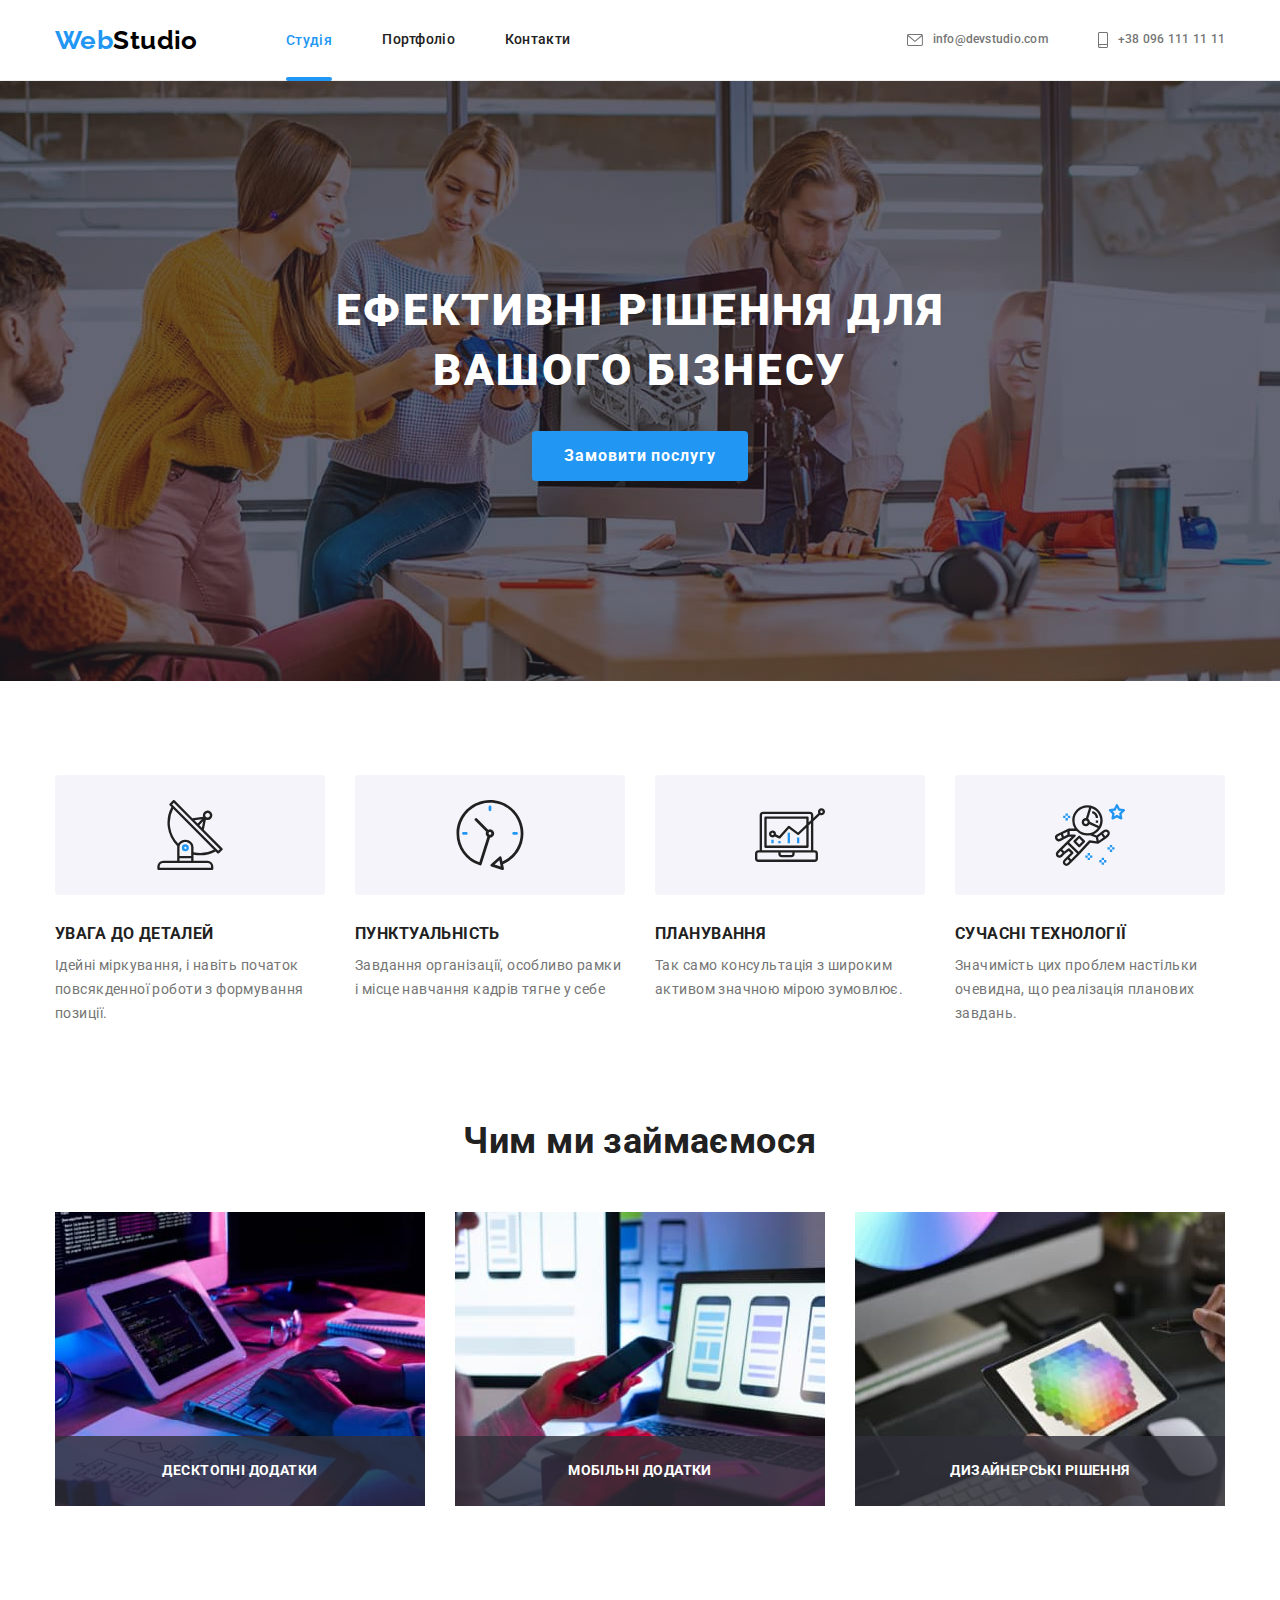
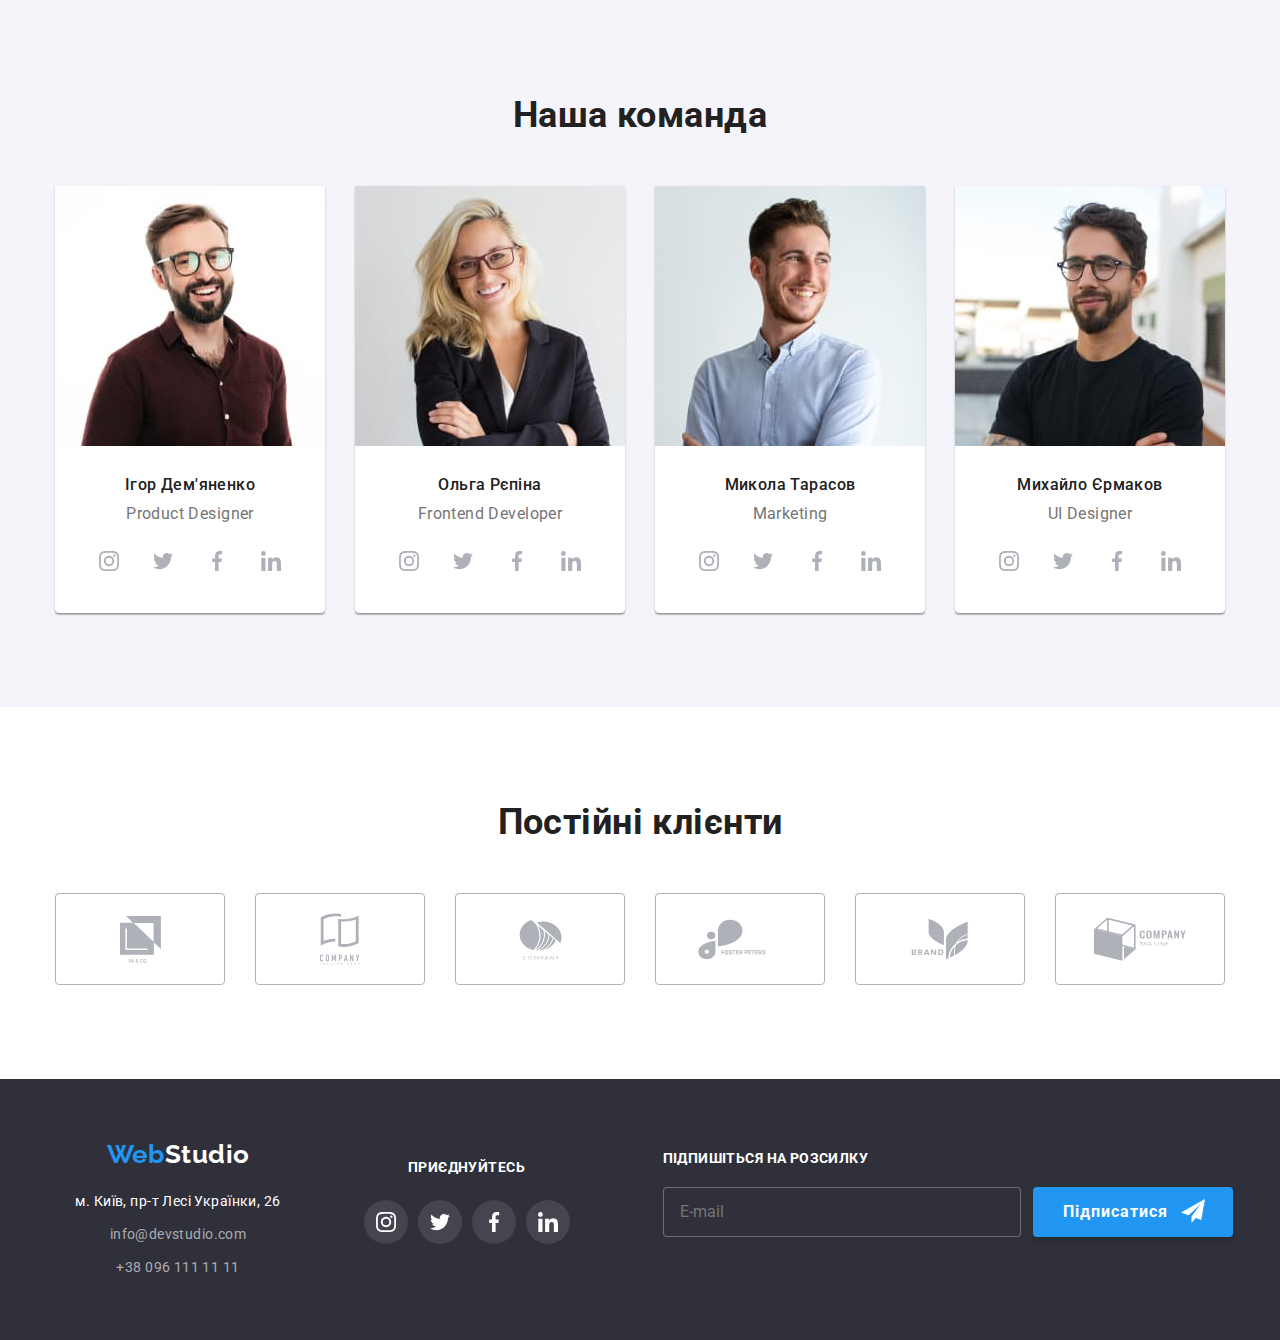
==== commit d093cf05: "mob-menu addeed" ====
--- a/index.html
+++ b/index.html
@@ -23,11 +23,22 @@
 
     <header class="header-border">
       <div class="container row">
-        <nav class="row">
+        
           <a lang="en" href="./index.html" class="logo logo__pad"
             >Web<span class="logo__part">Studio</span></a
           >
-          <ul class="navigation list">
+        <button 
+          type="button" 
+          class="menu-toggle js-open-menu"
+          aria-expanded="false"
+          aria-label="Перемикач мобільного меню"
+          aria-controls="mobile-menu">
+          <svg class="menu-toggle__icon" width="40px" height="40px">
+          <use href="./images/modal-icons.svg#icon-menu-burger_40px"></use>
+          </svg>
+        </button>
+        <nav class="navigation ">
+          <ul class="list nav-row">
             <li class="navigation__item">
               <a href="./index.html" class="navigation__link--current link">Студія</a>
             </li>
@@ -551,7 +562,62 @@
     </div> 
    </div>
 
+   <!-- Mobile menu -->
+
+   <div class="menu-container js-menu-container" id="mobile-menu">
+    <button 
+    type="button" 
+    class="menu-toggle js-close-menu"
+    aria-label="Перемикач мобільного меню">
+
+      <svg class="menu-toggle__icon" width="40px" height="40px">
+      <use  href="./images/modal-icons.svg#icon-menu-cross"></use>
+    </svg>    
+    </button>
+
+        <ul class="mobile-menu list">
+        <li class="mobile-menu__item">
+          <a href="./index.html" class="mobile-menu__link mobile-menu__link--active link">Студія</a>
+        </li>
+        <li class="mobile-menu__item">
+          <a href="./portfolio.html" class="mobile-menu__link link">Портфоліо</a>
+        </li>
+        <li class="mobile-menu__item">
+          <a href="#" class="mobile-menu__link link">Контакти</a>
+        </li>
+       
+      </ul>
+      <div>
+        <ul class="list mobile-contacts">
+          <li class="mobile-contacts__item">
+            <a class="mobile-contacts__tel link" href="tel:+380961111111" class="contacts__link link">+38 096 111 11 11</a>
+            
+          </li>
+          <li class="mobile-contacts__item">
+            <a class="mobile-contacts__mail link" href="mailto:info@devstudio.com" class="contacts__link link">info@devstudio.com</a>
+          </li>
+        </ul>
+
+        <ul class="mobile-socials list">
+          <li class="mobile-socials__item">
+            <a href="#" class="mobile-socials__link link">Instagram</a>
+          </li>
+          <li class="mobile-socials__item">
+            <a href="#" class="mobile-socials__link link">Twitter</a>
+          </li>
+          <li class="mobile-socials__item">
+            <a href="#" class="mobile-socials__link link">Facebook</a>
+          </li>
+          <li class="mobile-socials__item">
+            <a href="#" class="mobile-socials__link link">LinkedIn</a>
+          </li>
+        </ul>
+      </div>
+    
+
+   </div>
    <script src="./js/modal.js"></script>
+   <script defer src="js/mobile-menu.js"></script>
   </body>
 </html>
 
--- a/css/main.min.css
+++ b/css/main.min.css
@@ -1 +1 @@
-body{background-color:#fff;color:#757575;font-family:"Roboto",sans-serif;font-size:14px;line-height:1.71;letter-spacing:.03em}.container{padding-left:15px;padding-right:15px;margin-left:auto;margin-right:auto}@media screen and (min-width: 768px){.container{width:768px}}@media screen and (min-width: 1200px){.container{width:1200px}}h1,h2,h3,h4,h5,h6,ul,p{margin:0;padding:0}.list{list-style:none}.link{text-decoration:none;-webkit-transition:color 250ms cubic-bezier(0.4, 0, 0.2, 1);transition:color 250ms cubic-bezier(0.4, 0, 0.2, 1)}.link:hover,.link:focus{color:#2196f3}.visually-hidden{position:absolute;white-space:nowrap;width:1px;height:1px;overflow:hidden;border:0;padding:0;clip:rect(0 0 0 0);-webkit-clip-path:inset(50%);clip-path:inset(50%);margin:-1px}img{display:block;max-width:100%;height:auto}.close-button,.icons-position__footer-icons,.client-link,.team-icons{display:-webkit-box;display:-ms-flexbox;display:flex;-webkit-box-pack:center;-ms-flex-pack:center;justify-content:center;-webkit-box-align:center;-ms-flex-align:center;align-items:center}@media(min-width: 480px){.container{width:480px}}@media screen and (min-width: 768px){.container{width:768px}}@media screen and (min-width: 1200px){.container{width:1200px}}@media screen and (max-width: 767px){.navigation{display:none}}@media screen and (min-width: 768px){.navigation{display:-webkit-box;display:-ms-flexbox;display:flex}.navigation__item:first-child{margin-left:95px}.navigation__item:not(:last-child){margin-right:50px}.navigation__link--current{color:#2196f3;font-weight:500;line-height:1.17;position:relative}.navigation__link--current::after{content:"";left:0;bottom:-1px;position:absolute;width:100%;height:4px;border-radius:2px;background-color:#2196f3}.navigation__link{color:#212121;font-weight:500;line-height:1.14;letter-spacing:.02em}.navigation__link,.navigation__link--current{padding-top:32px;padding-bottom:32px;display:block}}@media screen and (max-width: 1199px){.contacts{display:none}}@media screen and (min-width: 1200px){.contacts{display:-webkit-box;display:-ms-flexbox;display:flex;margin-left:auto;-webkit-box-align:center;-ms-flex-align:center;align-items:center}}.contacts__item+.contacts__item{margin-left:50px}.contacts__link{color:#757575;font-weight:500;line-height:1.14;letter-spacing:.02em;padding-top:32px;padding-bottom:32px;display:-webkit-box;display:-ms-flexbox;display:flex;-webkit-box-align:center;-ms-flex-align:center;align-items:center}.contacts__icon-envelope,.contacts__icon-smartphone{fill:#757575;margin-right:10px}.contacts__icon-envelope{width:16px;height:12px}.contacts__icon-smartphone{width:10px;height:16px}.contacts__link svg{-webkit-transition:fill 250ms cubic-bezier(0.4, 0, 0.2, 1);transition:fill 250ms cubic-bezier(0.4, 0, 0.2, 1)}.contacts__link:hover svg,.contacts__link:focus svg{fill:#2196f3}.header-border{border-bottom:1px solid #eee}.row{display:-webkit-box;display:-ms-flexbox;display:flex;-webkit-box-align:center;-ms-flex-align:center;align-items:center}.logo{color:#2196f3;font-family:"Raleway",sans-serif;font-size:26px;line-height:1.17;font-weight:700;text-decoration:none}@media screen and (max-width: 1199px){.logo{font-size:24px;line-height:1.17}}@media screen and (min-width: 1200px){.logo{font-size:26px;line-height:1.17}}@media screen and (min-width: 1200px){.logo__pad{padding-top:24px;padding-bottom:25px}}.logo-marg{display:inline-block;margin-bottom:20px}.logo__part{color:#000}.footer-logo-part{color:#fff}.hero__overlay{background-color:#c4c4c4;background-image:-webkit-gradient(linear, left top, right top, from(rgba(47, 48, 58, 0.4)), to(rgba(47, 48, 58, 0.4))),url(../images/img-studio/hero-img.jpg);background-image:linear-gradient(to right, rgba(47, 48, 58, 0.4), rgba(47, 48, 58, 0.4)),url(../images/img-studio/hero-img.jpg);background-size:cover;background-repeat:no-repeat;background-position:center;text-align:center;margin-left:auto;margin-right:auto;padding-top:118px;padding-bottom:118px;width:100%}@media screen and (min-device-pixel-ratio: 2),screen and (-webkit-min-device-pixel-ratio: 2),screen and (min-resolution: 192dpi),screen and (min-resolution: 2dppx){.hero__overlay{background-image:url(../images/img-studio/hero@2x.jpg)}}@media screen and (min-width: 1200px){.hero__overlay{max-width:1600px;padding-top:200px;padding-bottom:200px}}.hero__title{color:#fff;font-weight:900;letter-spacing:.06em;text-transform:uppercase;margin-left:auto;margin-right:auto;max-width:360px;margin-bottom:30px;font-size:26px;line-height:1.62}@media screen and (min-width: 1200px){.hero__title{font-size:44px;line-height:1.36;max-width:696px}}.hero__button{display:inline-block;min-width:200px;border:none;border-radius:4px;padding:10px 24px;background-color:#2196f3;color:#fff;font-family:inherit;font-weight:700;letter-spacing:.06em;font-size:16px;line-height:1.88;cursor:pointer;-webkit-transition:background-color 250ms cubic-bezier(0.4, 0, 0.2, 1);transition:background-color 250ms cubic-bezier(0.4, 0, 0.2, 1)}@media screen and (min-width: 1200px){.hero__button{min-width:216px;padding:10px 32px}}hero__button:hover,hero__button:focus{background-color:#188ce8}.pref-section{padding-top:60px}@media screen and (min-width: 1200px){.pref-section{padding-top:94px}}.section-title{color:#212121;font-weight:700;text-align:center;font-size:28px;line-height:1.18}@media screen and (min-width: 1200px){.section-title{font-size:36px;line-height:1.17}}@media screen and (min-width: 768px){.pref-container{display:-webkit-box;display:-ms-flexbox;display:flex;-ms-flex-wrap:wrap;flex-wrap:wrap;margin:-15px}}@media screen and (min-width: 1200px){.pref-container{width:1200px}}@media screen and (max-width: 1199px){.pref-container{margin-bottom:60px}}@media screen and (min-width: 768px){.pref-container__item{-ms-flex-preferred-size:calc((100% - 60px)/2);flex-basis:calc((100% - 60px)/2);background-color:#fff;margin:15px}}@media screen and (min-width: 1200px){.pref-container__item{-ms-flex-preferred-size:calc((100% - 120px)/4);flex-basis:calc((100% - 120px)/4);background-color:#fff}}@media screen and (max-width: 767px){.pref-container__item:not(:last-child){margin-bottom:30px}}.pref-container__thumb{display:block;width:450px;height:120px;border-radius:4px;padding:25px 190px;margin-bottom:30px;background-color:#f5f4fa}@media screen and (min-width: 768px){.pref-container__thumb{padding:25px 142px;width:354px}}@media screen and (min-width: 1200px){.pref-container__thumb{padding:25px 100px;width:270px}}.pref-container__title{color:#212121;font-weight:700;line-height:1.14;text-transform:uppercase;margin-bottom:10px}@media screen and (max-width: 1199px){.act-section{display:none}}.section{padding-top:94px;padding-bottom:94px}.act-container{display:-webkit-box;display:-ms-flexbox;display:flex}.title-gap{margin-bottom:50px}.no-gap{display:block}.pics-descr{padding-top:30px;padding-bottom:30px}.act-item{-ms-flex-preferred-size:calc((100% - 60px)/3);flex-basis:calc((100% - 60px)/3)}.act-item:not(:last-child){margin-right:30px}.activity-thumb{position:relative}.activity-thumb::before{position:absolute;display:inline-block;content:"";width:100%;height:70px;left:0;bottom:0;background-color:rgba(47,48,58,.8)}.overlay-text{position:absolute;left:0;bottom:0;width:100%;display:-webkit-box;display:-ms-flexbox;display:flex;-webkit-box-pack:center;-ms-flex-pack:center;justify-content:center;padding:27px;font-weight:700;line-height:1.17;text-transform:uppercase;color:#fff}.team-section{background-color:#f5f4fa;padding-top:94px;padding-bottom:94px}.pref-container__team-title,.pref-container__card-text{font-size:16px;line-height:1.19;text-align:center;margin:0}@media screen and (min-width: 768px){.pref-container__team-title,.pref-container__card-text{font-size:16px;line-height:1.17}}.pref-container__team-title__team-title,.pref-container__card-text__team-title{color:#212121;font-weight:500}.pref-container__team-title__card-shadow,.pref-container__card-text__card-shadow{-webkit-box-shadow:0px 1px 3px rgba(0,0,0,.12),0px 1px 1px rgba(0,0,0,.14),0px 2px 1px rgba(0,0,0,.2);box-shadow:0px 1px 3px rgba(0,0,0,.12),0px 1px 1px rgba(0,0,0,.14),0px 2px 1px rgba(0,0,0,.2);border-radius:0px 0px 4px 4px}.pref-container__team-title__card-text,.pref-container__card-text__card-text{margin-top:10px}.team-icons{gap:10px;margin-top:16px}.team-icons__social-link{display:block;width:44px;height:44px;fill:#afb1b8;border:none;border-radius:50%;padding:12px;-webkit-transition:fill 250ms cubic-bezier(0.4, 0, 0.2, 1),background-color 250ms cubic-bezier(0.4, 0, 0.2, 1);transition:fill 250ms cubic-bezier(0.4, 0, 0.2, 1),background-color 250ms cubic-bezier(0.4, 0, 0.2, 1)}.team-icons__social-link:hover,.team-icons__social-link:focus{background-color:#2196f3;fill:#fff}.clients-container{display:-webkit-box;display:-ms-flexbox;display:flex;-ms-flex-wrap:wrap;flex-wrap:wrap;-webkit-box-pack:center;-ms-flex-pack:center;justify-content:center;-webkit-box-align:center;-ms-flex-align:center;align-items:center;gap:30px}@media screen and (min-width: 1200px){.clients-container{-ms-flex-wrap:nowrap;flex-wrap:nowrap}}.client-link{fill:#afb1b8;padding:16px 32px;background-color:#fff;border-radius:4px;border:1px solid #afb1b8;-webkit-transition:fill 250ms cubic-bezier(0.4, 0, 0.2, 1),border-color 250ms cubic-bezier(0.4, 0, 0.2, 1);transition:fill 250ms cubic-bezier(0.4, 0, 0.2, 1),border-color 250ms cubic-bezier(0.4, 0, 0.2, 1);width:210px;height:92px}@media screen and (min-width: 768px){.client-link{width:226px;-ms-flex-wrap:wrap;flex-wrap:wrap}}@media screen and (min-width: 1200px){.client-link{width:170px}}.client-link:hover,.client-link:focus{fill:#2196f3;border-color:#2196f3}.footer-color{background-color:#2f303a;padding:60px 0;text-align:center}@media screen and (min-width: 1200px){.footer-color{padding:60px 0 60px 15px}}@media screen and (min-width: 1200px){.footer-container{display:-webkit-box;display:-ms-flexbox;display:flex;-webkit-box-align:baseline;-ms-flex-align:baseline;align-items:baseline}}.footer-block{margin-bottom:60px}@media screen and (min-width: 768px){.footer-block{margin-left:61px}}@media screen and (min-width: 1200px){.footer-block{margin-left:0;margin-bottom:0}}.address-list{min-width:231px}.address-list__address-marg{display:block;margin-bottom:8px}@media screen and (min-width: 1200px){.address-list__address-marg{margin-bottom:9px}}.address-list__footer-address{color:#fff;font-style:normal}.address-list__footer-contacts{color:rgba(255,255,255,.6);line-height:1.71;font-style:normal}.subsection-title{font-size:14px;line-height:1.14;font-weight:700;color:#212121;text-transform:uppercase}.icons-position{margin-bottom:60px}@media screen and (min-width: 768px){.icons-position{margin-left:165px;margin-top:5px}}@media screen and (min-width: 1200px){.icons-position{margin-left:70px;padding-top:12px;margin-bottom:0;display:block}}.icons-position__footer-text{text-transform:uppercase;font-weight:700;color:#fff;margin-bottom:20px}.icons-position__footer-icons{gap:10px;margin-top:16px}.icons-position__footer-link{display:block;width:44px;height:44px;fill:#fff;background-color:rgba(255,255,255,.1);border:none;border-radius:50%;padding:12px;-webkit-transition:background-color 250ms cubic-bezier(0.4, 0, 0.2, 1);transition:background-color 250ms cubic-bezier(0.4, 0, 0.2, 1)}.icons-position__footer-link:hover,.icons-position__footer-link:focus{background-color:#2196f3}@media screen and (min-width: 768px){.tablet-flex{display:-webkit-box;display:-ms-flexbox;display:flex}}@media screen and (min-width: 1200px){.tablet-flex{margin-bottom:0}}@media screen and (min-width: 1200px){.footer-box{margin-left:93px;padding-top:12px;display:block}}@media screen and (min-width: 1200px){.footer-box__flex{display:-webkit-box;display:-ms-flexbox;display:flex}}.footer-box__footform-text{display:inline-block;text-transform:uppercase;color:#fff;font-weight:700;line-height:1.14;margin-bottom:20px}@media screen and (min-width: 1200px){.footer-box__footform-text{display:block;text-align:left}}.footer-box__footform-input{display:block;width:358px;border-radius:4px;margin-left:auto;margin-right:auto;margin-bottom:20px;padding:14px 16px;font-size:16px;line-height:1.25;color:#fff;background-color:#2f303a;border:1px solid rgba(255,255,255,.3);-webkit-transition:outline 250ms cubic-bezier(0.4, 0, 0.2, 1),border-color 250ms cubic-bezier(0.4, 0, 0.2, 1);transition:outline 250ms cubic-bezier(0.4, 0, 0.2, 1),border-color 250ms cubic-bezier(0.4, 0, 0.2, 1)}.footer-box__footform-input:hover,.footer-box__footform-input:focus{background-color:#2f303a;color:#2196f3;border-color:#2196f3;outline:#2196f3}.footer-box__footform-input:placeholder{font-size:16px;line-height:1.25;color:rgba(255,255,255,.6)}.footer-box__sent-btn{position:relative;display:inline-block}.footer-box__btn-footform{display:inline-block;padding-top:10px;padding-bottom:10px;padding-right:55px;padding-left:15px;min-width:200px;color:#fff;background-color:#2196f3;font-weight:700;font-size:16px;line-height:1.88;border:none;text-align:center;letter-spacing:.06em;-webkit-box-shadow:0px 4px 4px rgba(0,0,0,.15);box-shadow:0px 4px 4px rgba(0,0,0,.15);border-radius:4px;cursor:pointer;-webkit-transition:background-color 250ms cubic-bezier(0.4, 0, 0.2, 1);transition:background-color 250ms cubic-bezier(0.4, 0, 0.2, 1)}@media screen and (min-width: 1200px){.footer-box__btn-footform{padding-left:28px;padding-right:62px;margin-left:12px}}.footer-box__sent-icon{fill:#fff;position:absolute;top:12px;right:28px}.footer-box__btn-footform:hover,.footer-box__btn-footform:focus{background-color:#188ce8}.backdrop{position:fixed;top:0;left:0;width:100%;height:100%;background-color:rgba(0,0,0,.2);opacity:1;-webkit-transform:scale(1);transform:scale(1);-webkit-transition:opacity 250ms cubic-bezier(0.4, 0, 0.2, 1),-webkit-transform 250ms cubic-bezier(0.4, 0, 0.2, 1);transition:opacity 250ms cubic-bezier(0.4, 0, 0.2, 1),-webkit-transform 250ms cubic-bezier(0.4, 0, 0.2, 1);transition:opacity 250ms cubic-bezier(0.4, 0, 0.2, 1),transform 250ms cubic-bezier(0.4, 0, 0.2, 1);transition:opacity 250ms cubic-bezier(0.4, 0, 0.2, 1),transform 250ms cubic-bezier(0.4, 0, 0.2, 1),-webkit-transform 250ms cubic-bezier(0.4, 0, 0.2, 1)}.backdrop.is-hidden{opacity:0;pointer-events:none;-webkit-transform:scale(0.3);transform:scale(0.3)}.modal{position:absolute;top:50%;left:50%;-webkit-transform:translate(-50%, -50%);transform:translate(-50%, -50%);min-width:528px;min-height:581px;border-radius:4px;padding:40px;background-color:#fff;-webkit-box-shadow:0px 1px 3px rgba(0,0,0,.12),0px 1px 1px rgba(0,0,0,.14),0px 2px 1px rgba(0,0,0,.2);box-shadow:0px 1px 3px rgba(0,0,0,.12),0px 1px 1px rgba(0,0,0,.14),0px 2px 1px rgba(0,0,0,.2)}.close-button{position:absolute;border-radius:50%;border-color:rgba(0,0,0,.1);cursor:pointer;height:30px;width:30px;top:8px;right:8px;background-color:rgba(0,0,0,0);-webkit-transition:fill 250ms cubic-bezier(0.4, 0, 0.2, 1);transition:fill 250ms cubic-bezier(0.4, 0, 0.2, 1)}.close-button:hover,.close-button:focus{fill:#2196f3}.form{width:448px;margin-left:auto;margin-right:auto;display:-webkit-box;display:-ms-flexbox;display:flex;-webkit-box-orient:vertical;-webkit-box-direction:normal;-ms-flex-direction:column;flex-direction:column}.form-title{display:block;font-weight:700;font-size:20px;line-height:1.15;text-align:center;margin-bottom:12px;color:#212121}.form-field{display:-webkit-box;display:-ms-flexbox;display:flex;-webkit-box-orient:vertical;-webkit-box-direction:normal;-ms-flex-direction:column;flex-direction:column}.form-label{margin-bottom:4px;margin-left:0;font-size:12px;line-height:1.17;letter-spacing:.01em;color:#757575}.input-wrap{position:relative;height:40px;margin-bottom:10px}.form-field input{position:relative;display:block;margin:0;width:448px;padding-top:11px;padding-bottom:11px;padding-left:42px;border-radius:4px;border:1px solid rgba(33,33,33,.2);-webkit-transition:border-color 250ms cubic-bezier(0.4, 0, 0.2, 1);transition:border-color 250ms cubic-bezier(0.4, 0, 0.2, 1);-webkit-transition:fill 250ms cubic-bezier(0.4, 0, 0.2, 1);transition:fill 250ms cubic-bezier(0.4, 0, 0.2, 1);margin-bottom:10px}.svg-item{position:absolute;top:50%;left:15px;-webkit-transform:translateY(-50%);transform:translateY(-50%);-webkit-transition:fill 250ms cubic-bezier(0.4, 0, 0.2, 1);transition:fill 250ms cubic-bezier(0.4, 0, 0.2, 1)}.form-field:hover input,.form-field:hover textarea,.form-field:focus-within input,.form-field:focus-within textarea{border-color:#2196f3;outline:#2196f3}.form-field:hover .svg-item,.form-field:focus-within .svg-item{fill:#2196f3;cursor:pointer}.textarea{display:block;padding:12px 16px;width:448px;height:120px;resize:none;font-size:12px;letter-spacing:.01em;border-radius:4px;border:1px solid rgba(33,33,33,.2);-webkit-transition:border-color 250ms cubic-bezier(0.4, 0, 0.2, 1);transition:border-color 250ms cubic-bezier(0.4, 0, 0.2, 1)}.form-field textarea::-webkit-input-placeholder{font-size:12px;line-height:1.17;letter-spacing:.01em;color:rgba(117,117,117,.5)}.form-field textarea::-moz-placeholder{font-size:12px;line-height:1.17;letter-spacing:.01em;color:rgba(117,117,117,.5)}.form-field textarea:-ms-input-placeholder{font-size:12px;line-height:1.17;letter-spacing:.01em;color:rgba(117,117,117,.5)}.form-field textarea::-ms-input-placeholder{font-size:12px;line-height:1.17;letter-spacing:.01em;color:rgba(117,117,117,.5)}.form-field textarea::placeholder{font-size:12px;line-height:1.17;letter-spacing:.01em;color:rgba(117,117,117,.5)}.check-field{display:-webkit-box;display:-ms-flexbox;display:flex;-webkit-box-align:center;-ms-flex-align:center;align-items:center;margin-left:0}.checkbox-label{display:-webkit-box;display:-ms-flexbox;display:flex;-webkit-box-align:center;-ms-flex-align:center;align-items:center;-ms-flex-preferred-size:448px;flex-basis:448px;margin:20px 15px 30px}.icon{display:inline-block;width:16px;height:15px}.checkbox+.icon{width:16px;height:15px;background-image:url("../images/img-studio/check-border.svg");background-size:contain;background-origin:border-box;margin-right:7px}.checkbox:checked+.icon{border-color:#2196f3;background-color:#2196f3;background-image:url("../images/img-studio/icon-check.svg");background-size:contain;background-origin:border-box;border-radius:2px;background-position:50% 50%}.agreement{color:#2196f3;margin-left:6px}.btn-submit{display:inline-block;min-width:200px;margin-left:auto;margin-right:auto;background-color:#2196f3;color:#fff;border:none;padding:10px 52px;font-weight:700;font-size:16px;line-height:1.87;text-align:center;letter-spacing:.06em;-webkit-box-shadow:0px 4px 4px rgba(0,0,0,.15);box-shadow:0px 4px 4px rgba(0,0,0,.15);border-radius:4px;cursor:pointer}.portfolio-section{padding-top:60px;padding-bottom:60px}@media screen and (min-width: 1200px){.portfolio-section{padding-top:94px;padding-bottom:94px}}.btns-container{display:-webkit-box;display:-ms-flexbox;display:flex;-ms-flex-wrap:wrap;flex-wrap:wrap;-webkit-box-align:start;-ms-flex-align:start;align-items:flex-start;margin-bottom:40px}@media screen and (max-width: 767px){.btns-container{max-width:326px}}@media screen and (min-width: 768px){.btns-container{-ms-flex-wrap:wrap;flex-wrap:wrap;-webkit-box-pack:center;-ms-flex-pack:center;justify-content:center}}@media screen and (min-width: 1200px){.btns-container{margin-bottom:50px;-ms-flex-wrap:nowrap;flex-wrap:nowrap}}.btns-container__portf-btn{display:inline-block;background:#f5f4fa;color:#212121;font-family:inherit;font-weight:500;letter-spacing:.03em;font-size:16px;line-height:1.62;text-align:center;cursor:pointer;padding:6px 22px;border:none;border-radius:4px;-webkit-transition:color 250ms cubic-bezier(0.4, 0, 0.2, 1),background-color 250ms cubic-bezier(0.4, 0, 0.2, 1),-webkit-box-shadow 250ms cubic-bezier(0.4, 0, 0.2, 1);transition:color 250ms cubic-bezier(0.4, 0, 0.2, 1),background-color 250ms cubic-bezier(0.4, 0, 0.2, 1),-webkit-box-shadow 250ms cubic-bezier(0.4, 0, 0.2, 1);transition:color 250ms cubic-bezier(0.4, 0, 0.2, 1),background-color 250ms cubic-bezier(0.4, 0, 0.2, 1),box-shadow 250ms cubic-bezier(0.4, 0, 0.2, 1);transition:color 250ms cubic-bezier(0.4, 0, 0.2, 1),background-color 250ms cubic-bezier(0.4, 0, 0.2, 1),box-shadow 250ms cubic-bezier(0.4, 0, 0.2, 1),-webkit-box-shadow 250ms cubic-bezier(0.4, 0, 0.2, 1)}@media screen and (max-width: 767px){.btns-container__btn-gap:nth-child(-n+3){margin-bottom:15px}}.btns-container__portf-btn:hover,.btns-container__portf-btn:focus{background-color:#2196f3;color:#fff;-webkit-box-shadow:0px 3px 1px rgba(0,0,0,.1),0px 1px 2px rgba(0,0,0,.08),0px 2px 2px rgba(0,0,0,.12);box-shadow:0px 3px 1px rgba(0,0,0,.1),0px 1px 2px rgba(0,0,0,.08),0px 2px 2px rgba(0,0,0,.12)}.btns-container__btn-gap:not(:last-child){margin-right:8px}@media screen and (max-width: 767px){.btns-container__btn-gap:nth-child(3){margin-right:0px}}.cards-container{display:-webkit-box;display:-ms-flexbox;display:flex;-ms-flex-wrap:wrap;flex-wrap:wrap;-ms-flex-line-pack:start;align-content:flex-start;padding:0;margin:-15px}.card-item{-ms-flex-preferred-size:450px;flex-basis:450px;margin-bottom:30px}@media screen and (min-width: 768px){.card-item{-ms-flex-preferred-size:354px;flex-basis:354px;margin:15px}}@media screen and (min-width: 1200px){.card-item{-ms-flex-preferred-size:370px;flex-basis:370px}}.portfolio-thumb{position:relative;overflow:hidden}.portf-overlay{position:absolute;left:0;bottom:-100%;width:100%;height:100%;padding:63px 24px;font-size:18px;line-height:1.55;color:#fff;background-color:rgba(33,150,243,.9);-webkit-transform:translateY(100%);transform:translateY(100%);-webkit-transition:-webkit-transform 250ms cubic-bezier(0.4, 0, 0.2, 1);transition:-webkit-transform 250ms cubic-bezier(0.4, 0, 0.2, 1);transition:transform 250ms cubic-bezier(0.4, 0, 0.2, 1);transition:transform 250ms cubic-bezier(0.4, 0, 0.2, 1), -webkit-transform 250ms cubic-bezier(0.4, 0, 0.2, 1)}.portfolio-link{-webkit-transition:-webkit-box-shadow 250ms cubic-bezier(0.4, 0, 0.2, 1);transition:-webkit-box-shadow 250ms cubic-bezier(0.4, 0, 0.2, 1);transition:box-shadow 250ms cubic-bezier(0.4, 0, 0.2, 1);transition:box-shadow 250ms cubic-bezier(0.4, 0, 0.2, 1), -webkit-box-shadow 250ms cubic-bezier(0.4, 0, 0.2, 1)}.portfolio-link:hover,.portfolio-link:focus{display:block;-webkit-box-shadow:0px 1px 1px rgba(0,0,0,.12),0px 4px 4px rgba(0,0,0,.06),1px 4px 6px rgba(0,0,0,.16);box-shadow:0px 1px 1px rgba(0,0,0,.12),0px 4px 4px rgba(0,0,0,.06),1px 4px 6px rgba(0,0,0,.16)}.portfolio-link:hover .portf-overlay,.portfolio-link:focus .portf-overlay{-webkit-transform:translateY(0);transform:translateY(0);bottom:0}.item-text{padding:20px 24px;border:1px solid #eee;border-top:none}.portfolio-title{color:#212121;font-size:18px;line-height:2;font-weight:700;letter-spacing:.06em}.descript{color:#757575;font-size:16px;line-height:1.88;margin-top:4px}/*# sourceMappingURL=main.min.css.map */+body{background-color:#fff;color:#757575;font-family:"Roboto",sans-serif;font-size:14px;line-height:1.71;letter-spacing:.03em}.no-scroll{overflow:hidden}.container{padding-left:15px;padding-right:15px;margin-left:auto;margin-right:auto}@media screen and (min-width: 768px){.container{width:768px}}@media screen and (min-width: 1200px){.container{width:1200px}}h1,h2,h3,h4,h5,h6,ul,p{margin:0;padding:0}.list{list-style:none}.link{text-decoration:none;-webkit-transition:color 250ms cubic-bezier(0.4, 0, 0.2, 1);transition:color 250ms cubic-bezier(0.4, 0, 0.2, 1)}.link:hover,.link:focus{color:#2196f3}.visually-hidden{position:absolute;white-space:nowrap;width:1px;height:1px;overflow:hidden;border:0;padding:0;clip:rect(0 0 0 0);-webkit-clip-path:inset(50%);clip-path:inset(50%);margin:-1px}img{display:block;max-width:100%;height:auto}.modal .close-button,.icons-position__footer-icons,.client-link,.team-icons{display:-webkit-box;display:-ms-flexbox;display:flex;-webkit-box-pack:center;-ms-flex-pack:center;justify-content:center;-webkit-box-align:center;-ms-flex-align:center;align-items:center}.header-border{border-bottom:1px solid #eee}.row{display:-webkit-box;display:-ms-flexbox;display:flex;-webkit-box-align:center;-ms-flex-align:center;align-items:center;-webkit-box-pack:justify;-ms-flex-pack:justify;justify-content:space-between;padding-top:16px;padding-bottom:16px}@media screen and (min-width: 768px){.row{padding-top:0;padding-bottom:0}}.nav-row{display:-webkit-box;display:-ms-flexbox;display:flex;-webkit-box-align:center;-ms-flex-align:center;align-items:center}.navigation{display:none}@media screen and (min-width: 768px){.navigation{display:block;margin-left:88px}}.navigation__item:not(:last-child){margin-right:50px}.navigation__link--current{color:#2196f3;font-weight:500;line-height:1.17;position:relative}.navigation__link--current::after{content:"";left:0;bottom:-1px;position:absolute;width:100%;height:4px;border-radius:2px;background-color:#2196f3}.navigation__link{color:#212121;font-weight:500;line-height:1.14;letter-spacing:.02em}.navigation__link,.navigation__link--current{padding-top:32px;padding-bottom:32px;display:block}.contacts{display:none}@media screen and (min-width: 768px){.contacts{display:block}}@media screen and (min-width: 768px){.contacts{display:-webkit-box;display:-ms-flexbox;display:flex;-webkit-box-orient:vertical;-webkit-box-direction:normal;-ms-flex-direction:column;flex-direction:column;-webkit-box-align:start;-ms-flex-align:start;align-items:flex-start;-webkit-box-pack:start;-ms-flex-pack:start;justify-content:flex-start;padding-top:21px;padding-bottom:21px;margin-left:93px}}@media screen and (min-width: 1200px){.contacts{-webkit-box-orient:horizontal;-webkit-box-direction:normal;-ms-flex-direction:row;flex-direction:row;margin-left:auto;-webkit-box-align:center;-ms-flex-align:center;align-items:center}}@media screen and (min-width: 768px){.contacts__item+.contacts__item{margin-left:0;margin-top:10px}}@media screen and (min-width: 1200px){.contacts__item+.contacts__item{margin-left:50px;margin-top:0px}}.contacts .contacts__link{color:#757575;font-weight:500;font-size:12px;line-height:1.14;letter-spacing:.02em;display:-webkit-box;display:-ms-flexbox;display:flex;-webkit-box-align:center;-ms-flex-align:center;align-items:center}.contacts .contacts__icon-envelope,.contacts .contacts__icon-smartphone{fill:#757575;margin-right:10px}.contacts .contacts__icon-envelope{width:16px;height:12px}.contacts .contacts__icon-smartphone{width:10px;height:16px}.contacts .contacts__link svg{-webkit-transition:fill 250ms cubic-bezier(0.4, 0, 0.2, 1);transition:fill 250ms cubic-bezier(0.4, 0, 0.2, 1)}.contacts .contacts__link:hover svg,.contacts .contacts__link:focus svg{fill:#2196f3}.menu-toggle{display:-webkit-inline-box;display:-ms-inline-flexbox;display:inline-flex;margin:0;padding:0;border:none;background-color:rgba(0,0,0,0);cursor:pointer}@media screen and (min-width: 768px){.menu-toggle{display:none}}.menu-toggle__icon{fill:currentColor}.menu-container{position:fixed;top:0;left:0;z-index:999;display:-webkit-box;display:-ms-flexbox;display:flex;-webkit-box-orient:vertical;-webkit-box-direction:normal;-ms-flex-direction:column;flex-direction:column;-webkit-box-pack:justify;-ms-flex-pack:justify;justify-content:space-between;width:100vw;height:100vh;padding:48px 40px;overflow-y:scroll;background-color:#fff;-webkit-transform:translateX(100%);transform:translateX(100%);-webkit-transition:-webkit-transform 250ms cubic-bezier(0.4, 0, 0.2, 1);transition:-webkit-transform 250ms cubic-bezier(0.4, 0, 0.2, 1);transition:transform 250ms cubic-bezier(0.4, 0, 0.2, 1);transition:transform 250ms cubic-bezier(0.4, 0, 0.2, 1), -webkit-transform 250ms cubic-bezier(0.4, 0, 0.2, 1)}.menu-container.is-open{-webkit-transform:translateX(0);transform:translateX(0)}.menu-container .menu-toggle{position:absolute;top:10px;right:15px}.mobile-menu{margin-bottom:32px}.mobile-menu__item:not(:last-child){margin-bottom:32px}.mobile-menu__link{font-weight:500;font-size:40px;line-height:1.2;letter-spacing:.02em;color:#212121}.mobile-menu__link--active{color:#2196f3}.mobile-contacts{margin-bottom:64px}.mobile-contacts__item:not(:last-child){margin-bottom:32px}.mobile-contacts__tel{font-weight:500;font-size:34px;line-height:1.18;letter-spacing:.02em;color:#2196f3}.mobile-contacts__mail{font-weight:500;font-size:24px;line-height:1.17;letter-spacing:.02em;color:#757575}.mobile-socials{display:-webkit-box;display:-ms-flexbox;display:flex;-ms-flex-wrap:wrap;flex-wrap:wrap;gap:10px}.mobile-socials__item:not(:last-child){padding-right:10px;border-right:1px solid rgba(33,33,33,.2)}.mobile-socials__link{font-weight:500;font-size:18px;line-height:1.22;letter-spacing:.02em;color:#2196f3}.logo{color:#2196f3;font-family:"Raleway",sans-serif;font-size:26px;line-height:1.17;font-weight:700;text-decoration:none}@media screen and (max-width: 1199px){.logo{font-size:24px;line-height:1.17}}@media screen and (min-width: 1200px){.logo{font-size:26px;line-height:1.17}}.logo-marg{display:inline-block;margin-bottom:20px}.logo__part{color:#000}.footer-logo-part{color:#fff}.hero__overlay{background-color:#c4c4c4;background-image:-webkit-gradient(linear, left top, right top, from(rgba(47, 48, 58, 0.4)), to(rgba(47, 48, 58, 0.4))),url(../images/img-studio/hero-img.jpg);background-image:linear-gradient(to right, rgba(47, 48, 58, 0.4), rgba(47, 48, 58, 0.4)),url(../images/img-studio/hero-img.jpg);background-size:cover;background-repeat:no-repeat;background-position:center;text-align:center;margin-left:auto;margin-right:auto;padding-top:118px;padding-bottom:118px;width:100%}@media screen and (min-device-pixel-ratio: 2),screen and (-webkit-min-device-pixel-ratio: 2),screen and (min-resolution: 192dpi),screen and (min-resolution: 2dppx){.hero__overlay{background-image:url(../images/img-studio/hero@2x.jpg)}}@media screen and (min-width: 1200px){.hero__overlay{max-width:1600px;padding-top:200px;padding-bottom:200px}}.hero__title{color:#fff;font-weight:900;letter-spacing:.06em;text-transform:uppercase;margin-left:auto;margin-right:auto;max-width:360px;margin-bottom:30px;font-size:26px;line-height:1.62}@media screen and (min-width: 1200px){.hero__title{font-size:44px;line-height:1.36;max-width:696px}}.hero__button{display:inline-block;min-width:200px;border:none;border-radius:4px;padding:10px 24px;background-color:#2196f3;color:#fff;font-family:inherit;font-weight:700;letter-spacing:.06em;font-size:16px;line-height:1.88;cursor:pointer;-webkit-transition:background-color 250ms cubic-bezier(0.4, 0, 0.2, 1);transition:background-color 250ms cubic-bezier(0.4, 0, 0.2, 1)}@media screen and (min-width: 1200px){.hero__button{min-width:216px;padding:10px 32px}}hero__button:hover,hero__button:focus{background-color:#188ce8}.pref-section{padding-top:60px}@media screen and (min-width: 1200px){.pref-section{padding-top:94px}}.section-title{color:#212121;font-weight:700;text-align:center;font-size:28px;line-height:1.18}@media screen and (min-width: 1200px){.section-title{font-size:36px;line-height:1.17}}@media screen and (min-width: 768px){.pref-container{display:-webkit-box;display:-ms-flexbox;display:flex;-ms-flex-wrap:wrap;flex-wrap:wrap;margin:-15px}}@media screen and (min-width: 1200px){.pref-container{width:1200px}}@media screen and (max-width: 1199px){.pref-container{margin-bottom:60px}}@media screen and (min-width: 768px){.pref-container__item{-ms-flex-preferred-size:calc((100% - 60px)/2);flex-basis:calc((100% - 60px)/2);background-color:#fff;margin:15px}}@media screen and (min-width: 1200px){.pref-container__item{-ms-flex-preferred-size:calc((100% - 120px)/4);flex-basis:calc((100% - 120px)/4);background-color:#fff}}@media screen and (max-width: 767px){.pref-container__item:not(:last-child){margin-bottom:30px}}.pref-container__thumb{display:block;width:450px;height:120px;border-radius:4px;padding:25px 190px;margin-bottom:30px;background-color:#f5f4fa}@media screen and (min-width: 768px){.pref-container__thumb{padding:25px 142px;width:354px}}@media screen and (min-width: 1200px){.pref-container__thumb{padding:25px 100px;width:270px}}.pref-container__title{color:#212121;font-weight:700;line-height:1.14;text-transform:uppercase;margin-bottom:10px}@media screen and (max-width: 1199px){.act-section{display:none}}.section{padding-top:94px;padding-bottom:94px}.act-container{display:-webkit-box;display:-ms-flexbox;display:flex}.title-gap{margin-bottom:50px}.no-gap{display:block}.pics-descr{padding-top:30px;padding-bottom:30px}.act-item{-ms-flex-preferred-size:calc((100% - 60px)/3);flex-basis:calc((100% - 60px)/3)}.act-item:not(:last-child){margin-right:30px}.activity-thumb{position:relative}.activity-thumb::before{position:absolute;display:inline-block;content:"";width:100%;height:70px;left:0;bottom:0;background-color:rgba(47,48,58,.8)}.overlay-text{position:absolute;left:0;bottom:0;width:100%;display:-webkit-box;display:-ms-flexbox;display:flex;-webkit-box-pack:center;-ms-flex-pack:center;justify-content:center;padding:27px;font-weight:700;line-height:1.17;text-transform:uppercase;color:#fff}.team-section{background-color:#f5f4fa;padding-top:94px;padding-bottom:94px}.pref-container__team-title,.pref-container__card-text{font-size:16px;line-height:1.19;text-align:center;margin:0}@media screen and (min-width: 768px){.pref-container__team-title,.pref-container__card-text{font-size:16px;line-height:1.17}}.pref-container__team-title{color:#212121;font-weight:500}.pref-container__card-shadow{-webkit-box-shadow:0px 1px 3px rgba(0,0,0,.12),0px 1px 1px rgba(0,0,0,.14),0px 2px 1px rgba(0,0,0,.2);box-shadow:0px 1px 3px rgba(0,0,0,.12),0px 1px 1px rgba(0,0,0,.14),0px 2px 1px rgba(0,0,0,.2);border-radius:0px 0px 4px 4px}.pref-container__card-text{margin-top:10px}.team-icons{gap:10px;margin-top:16px}.team-icons__social-link{display:block;width:44px;height:44px;fill:#afb1b8;border:none;border-radius:50%;padding:12px;-webkit-transition:fill 250ms cubic-bezier(0.4, 0, 0.2, 1),background-color 250ms cubic-bezier(0.4, 0, 0.2, 1);transition:fill 250ms cubic-bezier(0.4, 0, 0.2, 1),background-color 250ms cubic-bezier(0.4, 0, 0.2, 1)}.team-icons__social-link:hover,.team-icons__social-link:focus{background-color:#2196f3;fill:#fff}.clients-container{display:-webkit-box;display:-ms-flexbox;display:flex;-ms-flex-wrap:wrap;flex-wrap:wrap;-webkit-box-pack:center;-ms-flex-pack:center;justify-content:center;-webkit-box-align:center;-ms-flex-align:center;align-items:center;gap:30px}@media screen and (min-width: 1200px){.clients-container{-ms-flex-wrap:nowrap;flex-wrap:nowrap}}.client-link{fill:#afb1b8;padding:16px 32px;background-color:#fff;border-radius:4px;border:1px solid #afb1b8;-webkit-transition:fill 250ms cubic-bezier(0.4, 0, 0.2, 1),border-color 250ms cubic-bezier(0.4, 0, 0.2, 1);transition:fill 250ms cubic-bezier(0.4, 0, 0.2, 1),border-color 250ms cubic-bezier(0.4, 0, 0.2, 1);width:210px;height:92px}@media screen and (min-width: 768px){.client-link{width:226px;-ms-flex-wrap:wrap;flex-wrap:wrap}}@media screen and (min-width: 1200px){.client-link{width:170px}}.client-link:hover,.client-link:focus{fill:#2196f3;border-color:#2196f3}.footer-color{background-color:#2f303a;padding:60px 0;text-align:center}@media screen and (min-width: 1200px){.footer-color{padding:60px 0 60px 15px}}@media screen and (min-width: 1200px){.footer-container{display:-webkit-box;display:-ms-flexbox;display:flex;-webkit-box-align:baseline;-ms-flex-align:baseline;align-items:baseline}}.footer-block{margin-bottom:60px}@media screen and (min-width: 768px){.footer-block{margin-left:61px}}@media screen and (min-width: 1200px){.footer-block{margin-left:0;margin-bottom:0}}.address-list{min-width:231px}.address-list__address-marg{display:block;margin-bottom:8px}@media screen and (min-width: 1200px){.address-list__address-marg{margin-bottom:9px}}.address-list__footer-address{color:#fff;font-style:normal}.address-list__footer-contacts{color:rgba(255,255,255,.6);line-height:1.71;font-style:normal}.subsection-title{font-size:14px;line-height:1.14;font-weight:700;color:#212121;text-transform:uppercase}.icons-position{margin-bottom:60px}@media screen and (min-width: 768px){.icons-position{margin-left:165px;margin-top:5px}}@media screen and (min-width: 1200px){.icons-position{margin-left:70px;padding-top:12px;margin-bottom:0;display:block}}.icons-position__footer-text{text-transform:uppercase;font-weight:700;color:#fff;margin-bottom:20px}.icons-position__footer-icons{gap:10px;margin-top:16px}.icons-position__footer-link{display:block;width:44px;height:44px;fill:#fff;background-color:rgba(255,255,255,.1);border:none;border-radius:50%;padding:12px;-webkit-transition:background-color 250ms cubic-bezier(0.4, 0, 0.2, 1);transition:background-color 250ms cubic-bezier(0.4, 0, 0.2, 1)}.icons-position__footer-link:hover,.icons-position__footer-link:focus{background-color:#2196f3}@media screen and (min-width: 768px){.tablet-flex{display:-webkit-box;display:-ms-flexbox;display:flex}}@media screen and (min-width: 1200px){.tablet-flex{margin-bottom:0}}@media screen and (min-width: 1200px){.footer-box{margin-left:93px;padding-top:12px;display:block}}@media screen and (min-width: 1200px){.footer-box__flex{display:-webkit-box;display:-ms-flexbox;display:flex}}.footer-box__footform-text{display:inline-block;text-transform:uppercase;color:#fff;font-weight:700;line-height:1.14;margin-bottom:20px}@media screen and (min-width: 1200px){.footer-box__footform-text{display:block;text-align:left}}.footer-box__footform-input{display:block;width:358px;border-radius:4px;margin-left:auto;margin-right:auto;margin-bottom:20px;padding:14px 16px;font-size:16px;line-height:1.25;color:#fff;background-color:#2f303a;border:1px solid rgba(255,255,255,.3);-webkit-transition:outline 250ms cubic-bezier(0.4, 0, 0.2, 1),border-color 250ms cubic-bezier(0.4, 0, 0.2, 1);transition:outline 250ms cubic-bezier(0.4, 0, 0.2, 1),border-color 250ms cubic-bezier(0.4, 0, 0.2, 1)}.footer-box__footform-input:hover,.footer-box__footform-input:focus{background-color:#2f303a;color:#2196f3;border-color:#2196f3;outline:#2196f3}.footer-box__footform-input:placeholder{font-size:16px;line-height:1.25;color:rgba(255,255,255,.6)}.footer-box__sent-btn{position:relative;display:inline-block}.footer-box__btn-footform{display:inline-block;padding-top:10px;padding-bottom:10px;padding-right:55px;padding-left:15px;min-width:200px;color:#fff;background-color:#2196f3;font-weight:700;font-size:16px;line-height:1.88;border:none;text-align:center;letter-spacing:.06em;-webkit-box-shadow:0px 4px 4px rgba(0,0,0,.15);box-shadow:0px 4px 4px rgba(0,0,0,.15);border-radius:4px;cursor:pointer;-webkit-transition:background-color 250ms cubic-bezier(0.4, 0, 0.2, 1);transition:background-color 250ms cubic-bezier(0.4, 0, 0.2, 1)}@media screen and (min-width: 1200px){.footer-box__btn-footform{padding-left:28px;padding-right:62px;margin-left:12px}}.footer-box__sent-icon{fill:#fff;position:absolute;top:12px;right:28px}.footer-box__btn-footform:hover,.footer-box__btn-footform:focus{background-color:#188ce8}.backdrop{position:fixed;top:0;left:0;width:100%;height:100%;background-color:rgba(0,0,0,.2);opacity:1;-webkit-transform:scale(1);transform:scale(1);-webkit-transition:opacity 250ms cubic-bezier(0.4, 0, 0.2, 1),-webkit-transform 250ms cubic-bezier(0.4, 0, 0.2, 1);transition:opacity 250ms cubic-bezier(0.4, 0, 0.2, 1),-webkit-transform 250ms cubic-bezier(0.4, 0, 0.2, 1);transition:opacity 250ms cubic-bezier(0.4, 0, 0.2, 1),transform 250ms cubic-bezier(0.4, 0, 0.2, 1);transition:opacity 250ms cubic-bezier(0.4, 0, 0.2, 1),transform 250ms cubic-bezier(0.4, 0, 0.2, 1),-webkit-transform 250ms cubic-bezier(0.4, 0, 0.2, 1)}.backdrop.is-hidden{opacity:0;pointer-events:none;-webkit-transform:scale(0.3);transform:scale(0.3)}.modal{position:absolute;top:50%;left:50%;-webkit-transform:translate(-50%, -50%);transform:translate(-50%, -50%);border-radius:4px;padding:40px;background-color:#fff;-webkit-box-shadow:0px 1px 3px rgba(0,0,0,.12),0px 1px 1px rgba(0,0,0,.14),0px 2px 1px rgba(0,0,0,.2);box-shadow:0px 1px 3px rgba(0,0,0,.12),0px 1px 1px rgba(0,0,0,.14),0px 2px 1px rgba(0,0,0,.2);width:450px}@media screen and (min-width: 480px)and (min-height: 610px){.modal{top:50%;-webkit-transform:translate(-50%, -50%) scale(1);transform:translate(-50%, -50%) scale(1)}}@media screen and (min-width: 1200px){.modal{width:528px}}.modal .close-button{position:absolute;border-radius:50%;border-color:rgba(0,0,0,.1);cursor:pointer;height:30px;width:30px;top:8px;right:8px;background-color:rgba(0,0,0,0);-webkit-transition:fill 250ms cubic-bezier(0.4, 0, 0.2, 1);transition:fill 250ms cubic-bezier(0.4, 0, 0.2, 1)}.modal .close-button:hover,.modal .close-button:focus{fill:#2196f3}.modal .form{margin-left:auto;margin-right:auto;display:-webkit-box;display:-ms-flexbox;display:flex;-webkit-box-orient:vertical;-webkit-box-direction:normal;-ms-flex-direction:column;flex-direction:column;width:370px}@media screen and (min-width: 1200px){.modal .form{width:448px}}.modal .form-title{display:block;font-weight:700;font-size:20px;line-height:1.15;text-align:center;margin-bottom:12px;color:#212121}.modal .form-field{display:-webkit-box;display:-ms-flexbox;display:flex;-webkit-box-orient:vertical;-webkit-box-direction:normal;-ms-flex-direction:column;flex-direction:column}.modal .form-label{margin-bottom:4px;margin-left:0;font-size:12px;line-height:1.17;letter-spacing:.01em;color:#757575}.modal .input-wrap{position:relative;height:40px;margin-bottom:10px}.modal .form-field input{position:relative;display:block;margin:0;padding-top:11px;padding-bottom:11px;padding-left:42px;border-radius:4px;border:1px solid rgba(33,33,33,.2);-webkit-transition:border-color 250ms cubic-bezier(0.4, 0, 0.2, 1);transition:border-color 250ms cubic-bezier(0.4, 0, 0.2, 1);-webkit-transition:fill 250ms cubic-bezier(0.4, 0, 0.2, 1);transition:fill 250ms cubic-bezier(0.4, 0, 0.2, 1);margin-bottom:10px;width:100%}.modal .svg-item{position:absolute;top:50%;left:15px;-webkit-transform:translateY(-50%);transform:translateY(-50%);-webkit-transition:fill 250ms cubic-bezier(0.4, 0, 0.2, 1);transition:fill 250ms cubic-bezier(0.4, 0, 0.2, 1)}.modal .form-field:hover input,.modal .form-field:hover textarea,.modal .form-field:focus-within input,.modal .form-field:focus-within textarea{border-color:#2196f3;outline:#2196f3}.modal .form-field:hover .svg-item,.modal .form-field:focus-within .svg-item{fill:#2196f3;cursor:pointer}.modal .textarea{display:block;padding:12px 16px;width:100%;height:120px;resize:none;font-size:12px;letter-spacing:.01em;border-radius:4px;border:1px solid rgba(33,33,33,.2);-webkit-transition:border-color 250ms cubic-bezier(0.4, 0, 0.2, 1);transition:border-color 250ms cubic-bezier(0.4, 0, 0.2, 1)}.modal .form-field textarea::-webkit-input-placeholder{font-size:12px;line-height:1.17;letter-spacing:.01em;color:rgba(117,117,117,.5)}.modal .form-field textarea::-moz-placeholder{font-size:12px;line-height:1.17;letter-spacing:.01em;color:rgba(117,117,117,.5)}.modal .form-field textarea:-ms-input-placeholder{font-size:12px;line-height:1.17;letter-spacing:.01em;color:rgba(117,117,117,.5)}.modal .form-field textarea::-ms-input-placeholder{font-size:12px;line-height:1.17;letter-spacing:.01em;color:rgba(117,117,117,.5)}.modal .form-field textarea::placeholder{font-size:12px;line-height:1.17;letter-spacing:.01em;color:rgba(117,117,117,.5)}.modal .check-field{display:-webkit-box;display:-ms-flexbox;display:flex;-webkit-box-align:center;-ms-flex-align:center;align-items:center}.modal .checkbox-label{display:-webkit-box;display:-ms-flexbox;display:flex;-webkit-box-align:center;-ms-flex-align:center;align-items:center;-ms-flex-preferred-size:448px;flex-basis:448px;margin-top:20px;margin-bottom:30px;font-size:12px;line-height:1.17}@media screen and (min-height: 1200px){.modal .checkbox-label{font-size:14px;line-height:1.71}}.modal .icon{display:inline-block;width:16px;height:15px}.modal .checkbox+.icon{width:16px;height:15px;background-image:url("../images/img-studio/check-border.svg");background-size:contain;background-origin:border-box;margin-right:7px}.modal .checkbox:checked+.icon{border-color:#2196f3;background-color:#2196f3;background-image:url("../images/img-studio/icon-check.svg");background-size:contain;background-origin:border-box;border-radius:2px;background-position:50% 50%}.modal .agreement{color:#2196f3;margin-left:6px}.modal .btn-submit{display:inline-block;min-width:200px;margin-left:auto;margin-right:auto;background-color:#2196f3;color:#fff;border:none;padding:10px 52px;font-weight:700;font-size:16px;line-height:1.87;text-align:center;letter-spacing:.06em;-webkit-box-shadow:0px 4px 4px rgba(0,0,0,.15);box-shadow:0px 4px 4px rgba(0,0,0,.15);border-radius:4px;cursor:pointer}.portfolio-section{padding-top:60px;padding-bottom:60px}@media screen and (min-width: 1200px){.portfolio-section{padding-top:94px;padding-bottom:94px}}.btns-container{display:-webkit-box;display:-ms-flexbox;display:flex;-ms-flex-wrap:wrap;flex-wrap:wrap;-webkit-box-align:start;-ms-flex-align:start;align-items:flex-start;margin-bottom:40px}@media screen and (max-width: 767px){.btns-container{max-width:326px}}@media screen and (min-width: 768px){.btns-container{-ms-flex-wrap:wrap;flex-wrap:wrap;-webkit-box-pack:center;-ms-flex-pack:center;justify-content:center}}@media screen and (min-width: 1200px){.btns-container{margin-bottom:50px;-ms-flex-wrap:nowrap;flex-wrap:nowrap}}.btns-container__portf-btn{display:inline-block;background:#f5f4fa;color:#212121;font-family:inherit;font-weight:500;letter-spacing:.03em;font-size:16px;line-height:1.62;text-align:center;cursor:pointer;padding:6px 22px;border:none;border-radius:4px;-webkit-transition:color 250ms cubic-bezier(0.4, 0, 0.2, 1),background-color 250ms cubic-bezier(0.4, 0, 0.2, 1),-webkit-box-shadow 250ms cubic-bezier(0.4, 0, 0.2, 1);transition:color 250ms cubic-bezier(0.4, 0, 0.2, 1),background-color 250ms cubic-bezier(0.4, 0, 0.2, 1),-webkit-box-shadow 250ms cubic-bezier(0.4, 0, 0.2, 1);transition:color 250ms cubic-bezier(0.4, 0, 0.2, 1),background-color 250ms cubic-bezier(0.4, 0, 0.2, 1),box-shadow 250ms cubic-bezier(0.4, 0, 0.2, 1);transition:color 250ms cubic-bezier(0.4, 0, 0.2, 1),background-color 250ms cubic-bezier(0.4, 0, 0.2, 1),box-shadow 250ms cubic-bezier(0.4, 0, 0.2, 1),-webkit-box-shadow 250ms cubic-bezier(0.4, 0, 0.2, 1)}@media screen and (max-width: 767px){.btns-container__btn-gap:nth-child(-n+3){margin-bottom:15px}}.btns-container__portf-btn:hover,.btns-container__portf-btn:focus{background-color:#2196f3;color:#fff;-webkit-box-shadow:0px 3px 1px rgba(0,0,0,.1),0px 1px 2px rgba(0,0,0,.08),0px 2px 2px rgba(0,0,0,.12);box-shadow:0px 3px 1px rgba(0,0,0,.1),0px 1px 2px rgba(0,0,0,.08),0px 2px 2px rgba(0,0,0,.12)}.btns-container__btn-gap:not(:last-child){margin-right:8px}@media screen and (max-width: 767px){.btns-container__btn-gap:nth-child(3){margin-right:0px}}.cards-container{display:-webkit-box;display:-ms-flexbox;display:flex;-ms-flex-wrap:wrap;flex-wrap:wrap;-ms-flex-line-pack:start;align-content:flex-start;padding:0;margin:-15px}.card-item{-ms-flex-preferred-size:450px;flex-basis:450px;margin-bottom:30px}@media screen and (min-width: 768px){.card-item{-ms-flex-preferred-size:354px;flex-basis:354px;margin:15px}}@media screen and (min-width: 1200px){.card-item{-ms-flex-preferred-size:370px;flex-basis:370px}}.portfolio-thumb{position:relative;overflow:hidden}.portf-overlay{position:absolute;left:0;bottom:-100%;width:100%;height:100%;padding:63px 24px;font-size:18px;line-height:1.55;color:#fff;background-color:rgba(33,150,243,.9);-webkit-transform:translateY(100%);transform:translateY(100%);-webkit-transition:-webkit-transform 250ms cubic-bezier(0.4, 0, 0.2, 1);transition:-webkit-transform 250ms cubic-bezier(0.4, 0, 0.2, 1);transition:transform 250ms cubic-bezier(0.4, 0, 0.2, 1);transition:transform 250ms cubic-bezier(0.4, 0, 0.2, 1), -webkit-transform 250ms cubic-bezier(0.4, 0, 0.2, 1)}.portfolio-link{-webkit-transition:-webkit-box-shadow 250ms cubic-bezier(0.4, 0, 0.2, 1);transition:-webkit-box-shadow 250ms cubic-bezier(0.4, 0, 0.2, 1);transition:box-shadow 250ms cubic-bezier(0.4, 0, 0.2, 1);transition:box-shadow 250ms cubic-bezier(0.4, 0, 0.2, 1), -webkit-box-shadow 250ms cubic-bezier(0.4, 0, 0.2, 1)}.portfolio-link:hover,.portfolio-link:focus{display:block;-webkit-box-shadow:0px 1px 1px rgba(0,0,0,.12),0px 4px 4px rgba(0,0,0,.06),1px 4px 6px rgba(0,0,0,.16);box-shadow:0px 1px 1px rgba(0,0,0,.12),0px 4px 4px rgba(0,0,0,.06),1px 4px 6px rgba(0,0,0,.16)}.portfolio-link:hover .portf-overlay,.portfolio-link:focus .portf-overlay{-webkit-transform:translateY(0);transform:translateY(0);bottom:0}.item-text{padding:20px 24px;border:1px solid #eee;border-top:none}.portfolio-title{color:#212121;font-size:18px;line-height:2;font-weight:700;letter-spacing:.06em}.descript{color:#757575;font-size:16px;line-height:1.88;margin-top:4px}/*# sourceMappingURL=main.min.css.map */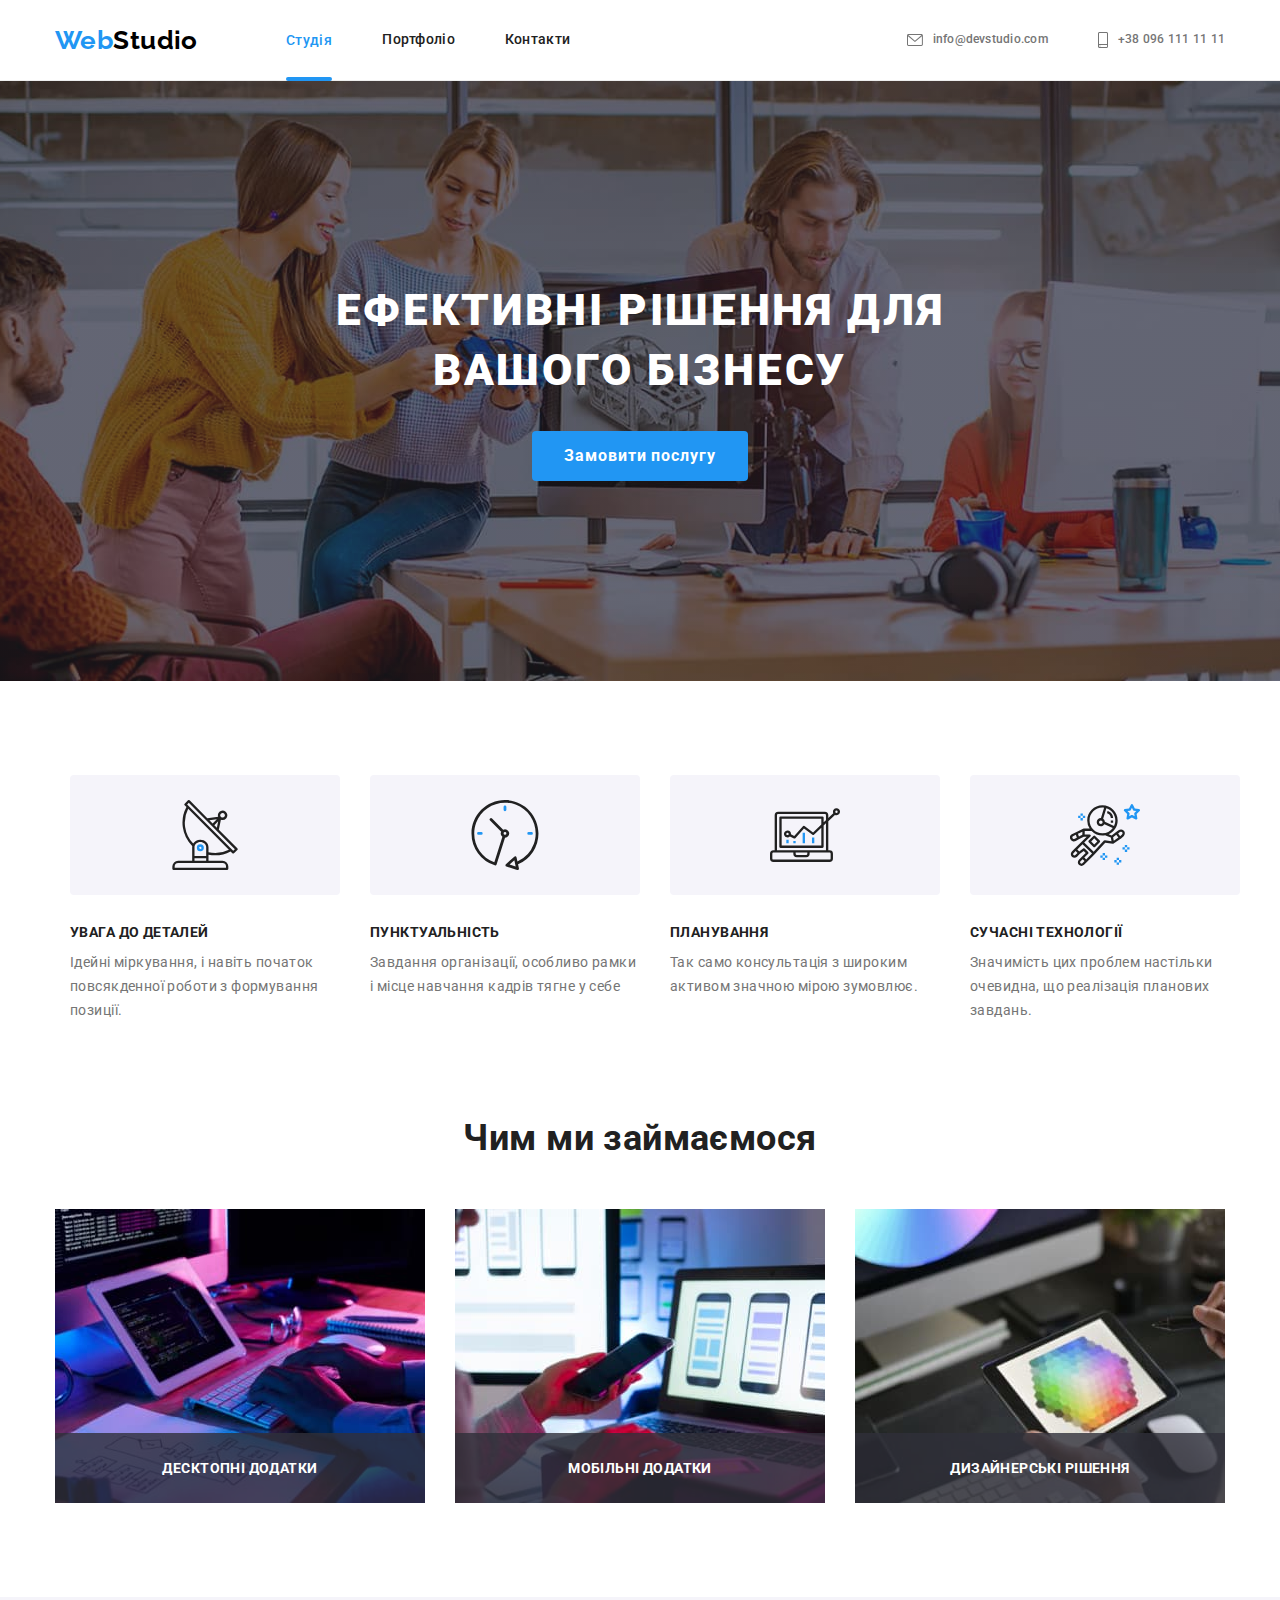
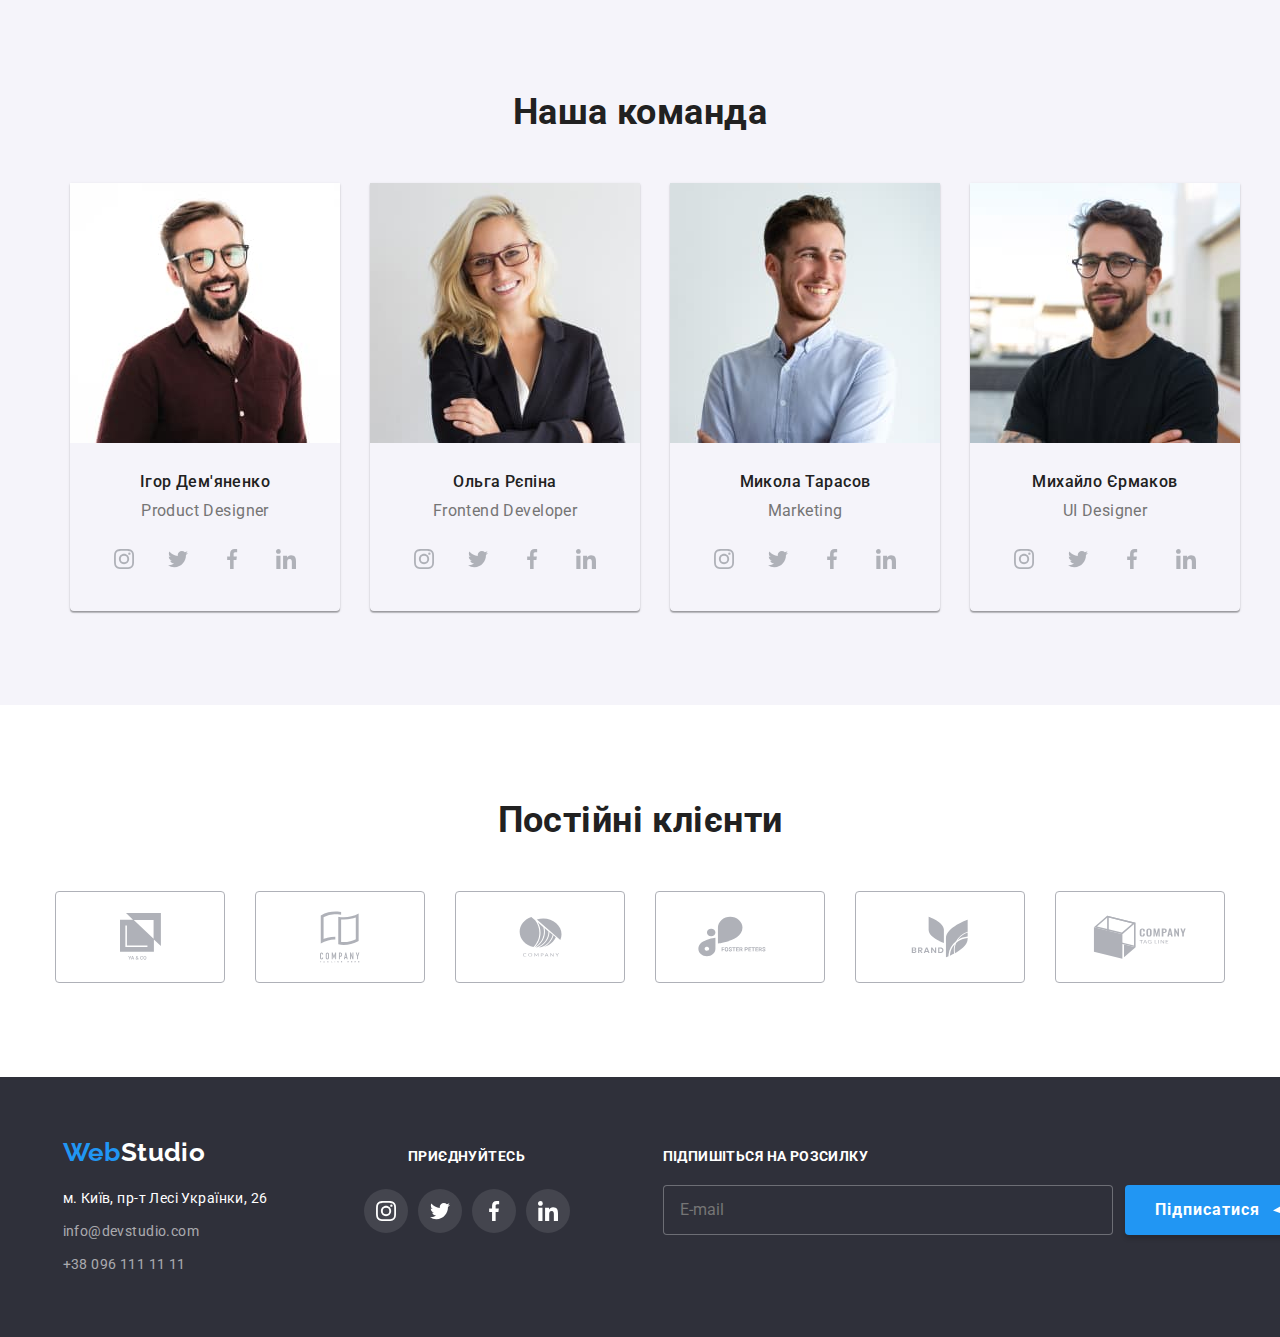
==== commit 42224307: "modal fixed" ====
--- a/index.html
+++ b/index.html
@@ -546,10 +546,14 @@
           type="checkbox" 
           name="checkbox" 
           value="html"
-          class="checkbox visually-hidden"><span class="icon"></span>
-          Погоджуюся з розсилкою та приймаю <a class="agreement" href="#">Умови договору</a>
+          class="checkbox visually-hidden">
+          <span class="icon"></span>
+          <span class="checkbox-text">Погоджуюся з розсилкою та приймаю</span>
+            <a class="agreement" href="#">Умови договору</a>
         </label>
       </div>
+
+      <a class="agreement-mobile" href="#">Умови договору</a>
 
              
           <button class="btn-submit" type="submit">Відправити</button>
--- a/css/main.min.css
+++ b/css/main.min.css
@@ -1 +1 @@
-body{background-color:#fff;color:#757575;font-family:"Roboto",sans-serif;font-size:14px;line-height:1.71;letter-spacing:.03em}.no-scroll{overflow:hidden}.container{padding-left:15px;padding-right:15px;margin-left:auto;margin-right:auto}@media screen and (min-width: 768px){.container{width:768px}}@media screen and (min-width: 1200px){.container{width:1200px}}h1,h2,h3,h4,h5,h6,ul,p{margin:0;padding:0}.list{list-style:none}.link{text-decoration:none;-webkit-transition:color 250ms cubic-bezier(0.4, 0, 0.2, 1);transition:color 250ms cubic-bezier(0.4, 0, 0.2, 1)}.link:hover,.link:focus{color:#2196f3}.visually-hidden{position:absolute;white-space:nowrap;width:1px;height:1px;overflow:hidden;border:0;padding:0;clip:rect(0 0 0 0);-webkit-clip-path:inset(50%);clip-path:inset(50%);margin:-1px}img{display:block;max-width:100%;height:auto}.modal .close-button,.icons-position__footer-icons,.client-link,.team-icons{display:-webkit-box;display:-ms-flexbox;display:flex;-webkit-box-pack:center;-ms-flex-pack:center;justify-content:center;-webkit-box-align:center;-ms-flex-align:center;align-items:center}.header-border{border-bottom:1px solid #eee}.row{display:-webkit-box;display:-ms-flexbox;display:flex;-webkit-box-align:center;-ms-flex-align:center;align-items:center;-webkit-box-pack:justify;-ms-flex-pack:justify;justify-content:space-between;padding-top:16px;padding-bottom:16px}@media screen and (min-width: 768px){.row{padding-top:0;padding-bottom:0}}.nav-row{display:-webkit-box;display:-ms-flexbox;display:flex;-webkit-box-align:center;-ms-flex-align:center;align-items:center}.navigation{display:none}@media screen and (min-width: 768px){.navigation{display:block;margin-left:88px}}.navigation__item:not(:last-child){margin-right:50px}.navigation__link--current{color:#2196f3;font-weight:500;line-height:1.17;position:relative}.navigation__link--current::after{content:"";left:0;bottom:-1px;position:absolute;width:100%;height:4px;border-radius:2px;background-color:#2196f3}.navigation__link{color:#212121;font-weight:500;line-height:1.14;letter-spacing:.02em}.navigation__link,.navigation__link--current{padding-top:32px;padding-bottom:32px;display:block}.contacts{display:none}@media screen and (min-width: 768px){.contacts{display:block}}@media screen and (min-width: 768px){.contacts{display:-webkit-box;display:-ms-flexbox;display:flex;-webkit-box-orient:vertical;-webkit-box-direction:normal;-ms-flex-direction:column;flex-direction:column;-webkit-box-align:start;-ms-flex-align:start;align-items:flex-start;-webkit-box-pack:start;-ms-flex-pack:start;justify-content:flex-start;padding-top:21px;padding-bottom:21px;margin-left:93px}}@media screen and (min-width: 1200px){.contacts{-webkit-box-orient:horizontal;-webkit-box-direction:normal;-ms-flex-direction:row;flex-direction:row;margin-left:auto;-webkit-box-align:center;-ms-flex-align:center;align-items:center}}@media screen and (min-width: 768px){.contacts__item+.contacts__item{margin-left:0;margin-top:10px}}@media screen and (min-width: 1200px){.contacts__item+.contacts__item{margin-left:50px;margin-top:0px}}.contacts .contacts__link{color:#757575;font-weight:500;font-size:12px;line-height:1.14;letter-spacing:.02em;display:-webkit-box;display:-ms-flexbox;display:flex;-webkit-box-align:center;-ms-flex-align:center;align-items:center}.contacts .contacts__icon-envelope,.contacts .contacts__icon-smartphone{fill:#757575;margin-right:10px}.contacts .contacts__icon-envelope{width:16px;height:12px}.contacts .contacts__icon-smartphone{width:10px;height:16px}.contacts .contacts__link svg{-webkit-transition:fill 250ms cubic-bezier(0.4, 0, 0.2, 1);transition:fill 250ms cubic-bezier(0.4, 0, 0.2, 1)}.contacts .contacts__link:hover svg,.contacts .contacts__link:focus svg{fill:#2196f3}.menu-toggle{display:-webkit-inline-box;display:-ms-inline-flexbox;display:inline-flex;margin:0;padding:0;border:none;background-color:rgba(0,0,0,0);cursor:pointer}@media screen and (min-width: 768px){.menu-toggle{display:none}}.menu-toggle__icon{fill:currentColor}.menu-container{position:fixed;top:0;left:0;z-index:999;display:-webkit-box;display:-ms-flexbox;display:flex;-webkit-box-orient:vertical;-webkit-box-direction:normal;-ms-flex-direction:column;flex-direction:column;-webkit-box-pack:justify;-ms-flex-pack:justify;justify-content:space-between;width:100vw;height:100vh;padding:48px 40px;overflow-y:scroll;background-color:#fff;-webkit-transform:translateX(100%);transform:translateX(100%);-webkit-transition:-webkit-transform 250ms cubic-bezier(0.4, 0, 0.2, 1);transition:-webkit-transform 250ms cubic-bezier(0.4, 0, 0.2, 1);transition:transform 250ms cubic-bezier(0.4, 0, 0.2, 1);transition:transform 250ms cubic-bezier(0.4, 0, 0.2, 1), -webkit-transform 250ms cubic-bezier(0.4, 0, 0.2, 1)}.menu-container.is-open{-webkit-transform:translateX(0);transform:translateX(0)}.menu-container .menu-toggle{position:absolute;top:10px;right:15px}.mobile-menu{margin-bottom:32px}.mobile-menu__item:not(:last-child){margin-bottom:32px}.mobile-menu__link{font-weight:500;font-size:40px;line-height:1.2;letter-spacing:.02em;color:#212121}.mobile-menu__link--active{color:#2196f3}.mobile-contacts{margin-bottom:64px}.mobile-contacts__item:not(:last-child){margin-bottom:32px}.mobile-contacts__tel{font-weight:500;font-size:34px;line-height:1.18;letter-spacing:.02em;color:#2196f3}.mobile-contacts__mail{font-weight:500;font-size:24px;line-height:1.17;letter-spacing:.02em;color:#757575}.mobile-socials{display:-webkit-box;display:-ms-flexbox;display:flex;-ms-flex-wrap:wrap;flex-wrap:wrap;gap:10px}.mobile-socials__item:not(:last-child){padding-right:10px;border-right:1px solid rgba(33,33,33,.2)}.mobile-socials__link{font-weight:500;font-size:18px;line-height:1.22;letter-spacing:.02em;color:#2196f3}.logo{color:#2196f3;font-family:"Raleway",sans-serif;font-size:26px;line-height:1.17;font-weight:700;text-decoration:none}@media screen and (max-width: 1199px){.logo{font-size:24px;line-height:1.17}}@media screen and (min-width: 1200px){.logo{font-size:26px;line-height:1.17}}.logo-marg{display:inline-block;margin-bottom:20px}.logo__part{color:#000}.footer-logo-part{color:#fff}.hero__overlay{background-color:#c4c4c4;background-image:-webkit-gradient(linear, left top, right top, from(rgba(47, 48, 58, 0.4)), to(rgba(47, 48, 58, 0.4))),url(../images/img-studio/hero-img.jpg);background-image:linear-gradient(to right, rgba(47, 48, 58, 0.4), rgba(47, 48, 58, 0.4)),url(../images/img-studio/hero-img.jpg);background-size:cover;background-repeat:no-repeat;background-position:center;text-align:center;margin-left:auto;margin-right:auto;padding-top:118px;padding-bottom:118px;width:100%}@media screen and (min-device-pixel-ratio: 2),screen and (-webkit-min-device-pixel-ratio: 2),screen and (min-resolution: 192dpi),screen and (min-resolution: 2dppx){.hero__overlay{background-image:url(../images/img-studio/hero@2x.jpg)}}@media screen and (min-width: 1200px){.hero__overlay{max-width:1600px;padding-top:200px;padding-bottom:200px}}.hero__title{color:#fff;font-weight:900;letter-spacing:.06em;text-transform:uppercase;margin-left:auto;margin-right:auto;max-width:360px;margin-bottom:30px;font-size:26px;line-height:1.62}@media screen and (min-width: 1200px){.hero__title{font-size:44px;line-height:1.36;max-width:696px}}.hero__button{display:inline-block;min-width:200px;border:none;border-radius:4px;padding:10px 24px;background-color:#2196f3;color:#fff;font-family:inherit;font-weight:700;letter-spacing:.06em;font-size:16px;line-height:1.88;cursor:pointer;-webkit-transition:background-color 250ms cubic-bezier(0.4, 0, 0.2, 1);transition:background-color 250ms cubic-bezier(0.4, 0, 0.2, 1)}@media screen and (min-width: 1200px){.hero__button{min-width:216px;padding:10px 32px}}hero__button:hover,hero__button:focus{background-color:#188ce8}.pref-section{padding-top:60px}@media screen and (min-width: 1200px){.pref-section{padding-top:94px}}.section-title{color:#212121;font-weight:700;text-align:center;font-size:28px;line-height:1.18}@media screen and (min-width: 1200px){.section-title{font-size:36px;line-height:1.17}}@media screen and (min-width: 768px){.pref-container{display:-webkit-box;display:-ms-flexbox;display:flex;-ms-flex-wrap:wrap;flex-wrap:wrap;margin:-15px}}@media screen and (min-width: 1200px){.pref-container{width:1200px}}@media screen and (max-width: 1199px){.pref-container{margin-bottom:60px}}@media screen and (min-width: 768px){.pref-container__item{-ms-flex-preferred-size:calc((100% - 60px)/2);flex-basis:calc((100% - 60px)/2);background-color:#fff;margin:15px}}@media screen and (min-width: 1200px){.pref-container__item{-ms-flex-preferred-size:calc((100% - 120px)/4);flex-basis:calc((100% - 120px)/4);background-color:#fff}}@media screen and (max-width: 767px){.pref-container__item:not(:last-child){margin-bottom:30px}}.pref-container__thumb{display:block;width:450px;height:120px;border-radius:4px;padding:25px 190px;margin-bottom:30px;background-color:#f5f4fa}@media screen and (min-width: 768px){.pref-container__thumb{padding:25px 142px;width:354px}}@media screen and (min-width: 1200px){.pref-container__thumb{padding:25px 100px;width:270px}}.pref-container__title{color:#212121;font-weight:700;line-height:1.14;text-transform:uppercase;margin-bottom:10px}@media screen and (max-width: 1199px){.act-section{display:none}}.section{padding-top:94px;padding-bottom:94px}.act-container{display:-webkit-box;display:-ms-flexbox;display:flex}.title-gap{margin-bottom:50px}.no-gap{display:block}.pics-descr{padding-top:30px;padding-bottom:30px}.act-item{-ms-flex-preferred-size:calc((100% - 60px)/3);flex-basis:calc((100% - 60px)/3)}.act-item:not(:last-child){margin-right:30px}.activity-thumb{position:relative}.activity-thumb::before{position:absolute;display:inline-block;content:"";width:100%;height:70px;left:0;bottom:0;background-color:rgba(47,48,58,.8)}.overlay-text{position:absolute;left:0;bottom:0;width:100%;display:-webkit-box;display:-ms-flexbox;display:flex;-webkit-box-pack:center;-ms-flex-pack:center;justify-content:center;padding:27px;font-weight:700;line-height:1.17;text-transform:uppercase;color:#fff}.team-section{background-color:#f5f4fa;padding-top:94px;padding-bottom:94px}.pref-container__team-title,.pref-container__card-text{font-size:16px;line-height:1.19;text-align:center;margin:0}@media screen and (min-width: 768px){.pref-container__team-title,.pref-container__card-text{font-size:16px;line-height:1.17}}.pref-container__team-title{color:#212121;font-weight:500}.pref-container__card-shadow{-webkit-box-shadow:0px 1px 3px rgba(0,0,0,.12),0px 1px 1px rgba(0,0,0,.14),0px 2px 1px rgba(0,0,0,.2);box-shadow:0px 1px 3px rgba(0,0,0,.12),0px 1px 1px rgba(0,0,0,.14),0px 2px 1px rgba(0,0,0,.2);border-radius:0px 0px 4px 4px}.pref-container__card-text{margin-top:10px}.team-icons{gap:10px;margin-top:16px}.team-icons__social-link{display:block;width:44px;height:44px;fill:#afb1b8;border:none;border-radius:50%;padding:12px;-webkit-transition:fill 250ms cubic-bezier(0.4, 0, 0.2, 1),background-color 250ms cubic-bezier(0.4, 0, 0.2, 1);transition:fill 250ms cubic-bezier(0.4, 0, 0.2, 1),background-color 250ms cubic-bezier(0.4, 0, 0.2, 1)}.team-icons__social-link:hover,.team-icons__social-link:focus{background-color:#2196f3;fill:#fff}.clients-container{display:-webkit-box;display:-ms-flexbox;display:flex;-ms-flex-wrap:wrap;flex-wrap:wrap;-webkit-box-pack:center;-ms-flex-pack:center;justify-content:center;-webkit-box-align:center;-ms-flex-align:center;align-items:center;gap:30px}@media screen and (min-width: 1200px){.clients-container{-ms-flex-wrap:nowrap;flex-wrap:nowrap}}.client-link{fill:#afb1b8;padding:16px 32px;background-color:#fff;border-radius:4px;border:1px solid #afb1b8;-webkit-transition:fill 250ms cubic-bezier(0.4, 0, 0.2, 1),border-color 250ms cubic-bezier(0.4, 0, 0.2, 1);transition:fill 250ms cubic-bezier(0.4, 0, 0.2, 1),border-color 250ms cubic-bezier(0.4, 0, 0.2, 1);width:210px;height:92px}@media screen and (min-width: 768px){.client-link{width:226px;-ms-flex-wrap:wrap;flex-wrap:wrap}}@media screen and (min-width: 1200px){.client-link{width:170px}}.client-link:hover,.client-link:focus{fill:#2196f3;border-color:#2196f3}.footer-color{background-color:#2f303a;padding:60px 0;text-align:center}@media screen and (min-width: 1200px){.footer-color{padding:60px 0 60px 15px}}@media screen and (min-width: 1200px){.footer-container{display:-webkit-box;display:-ms-flexbox;display:flex;-webkit-box-align:baseline;-ms-flex-align:baseline;align-items:baseline}}.footer-block{margin-bottom:60px}@media screen and (min-width: 768px){.footer-block{margin-left:61px}}@media screen and (min-width: 1200px){.footer-block{margin-left:0;margin-bottom:0}}.address-list{min-width:231px}.address-list__address-marg{display:block;margin-bottom:8px}@media screen and (min-width: 1200px){.address-list__address-marg{margin-bottom:9px}}.address-list__footer-address{color:#fff;font-style:normal}.address-list__footer-contacts{color:rgba(255,255,255,.6);line-height:1.71;font-style:normal}.subsection-title{font-size:14px;line-height:1.14;font-weight:700;color:#212121;text-transform:uppercase}.icons-position{margin-bottom:60px}@media screen and (min-width: 768px){.icons-position{margin-left:165px;margin-top:5px}}@media screen and (min-width: 1200px){.icons-position{margin-left:70px;padding-top:12px;margin-bottom:0;display:block}}.icons-position__footer-text{text-transform:uppercase;font-weight:700;color:#fff;margin-bottom:20px}.icons-position__footer-icons{gap:10px;margin-top:16px}.icons-position__footer-link{display:block;width:44px;height:44px;fill:#fff;background-color:rgba(255,255,255,.1);border:none;border-radius:50%;padding:12px;-webkit-transition:background-color 250ms cubic-bezier(0.4, 0, 0.2, 1);transition:background-color 250ms cubic-bezier(0.4, 0, 0.2, 1)}.icons-position__footer-link:hover,.icons-position__footer-link:focus{background-color:#2196f3}@media screen and (min-width: 768px){.tablet-flex{display:-webkit-box;display:-ms-flexbox;display:flex}}@media screen and (min-width: 1200px){.tablet-flex{margin-bottom:0}}@media screen and (min-width: 1200px){.footer-box{margin-left:93px;padding-top:12px;display:block}}@media screen and (min-width: 1200px){.footer-box__flex{display:-webkit-box;display:-ms-flexbox;display:flex}}.footer-box__footform-text{display:inline-block;text-transform:uppercase;color:#fff;font-weight:700;line-height:1.14;margin-bottom:20px}@media screen and (min-width: 1200px){.footer-box__footform-text{display:block;text-align:left}}.footer-box__footform-input{display:block;width:358px;border-radius:4px;margin-left:auto;margin-right:auto;margin-bottom:20px;padding:14px 16px;font-size:16px;line-height:1.25;color:#fff;background-color:#2f303a;border:1px solid rgba(255,255,255,.3);-webkit-transition:outline 250ms cubic-bezier(0.4, 0, 0.2, 1),border-color 250ms cubic-bezier(0.4, 0, 0.2, 1);transition:outline 250ms cubic-bezier(0.4, 0, 0.2, 1),border-color 250ms cubic-bezier(0.4, 0, 0.2, 1)}.footer-box__footform-input:hover,.footer-box__footform-input:focus{background-color:#2f303a;color:#2196f3;border-color:#2196f3;outline:#2196f3}.footer-box__footform-input:placeholder{font-size:16px;line-height:1.25;color:rgba(255,255,255,.6)}.footer-box__sent-btn{position:relative;display:inline-block}.footer-box__btn-footform{display:inline-block;padding-top:10px;padding-bottom:10px;padding-right:55px;padding-left:15px;min-width:200px;color:#fff;background-color:#2196f3;font-weight:700;font-size:16px;line-height:1.88;border:none;text-align:center;letter-spacing:.06em;-webkit-box-shadow:0px 4px 4px rgba(0,0,0,.15);box-shadow:0px 4px 4px rgba(0,0,0,.15);border-radius:4px;cursor:pointer;-webkit-transition:background-color 250ms cubic-bezier(0.4, 0, 0.2, 1);transition:background-color 250ms cubic-bezier(0.4, 0, 0.2, 1)}@media screen and (min-width: 1200px){.footer-box__btn-footform{padding-left:28px;padding-right:62px;margin-left:12px}}.footer-box__sent-icon{fill:#fff;position:absolute;top:12px;right:28px}.footer-box__btn-footform:hover,.footer-box__btn-footform:focus{background-color:#188ce8}.backdrop{position:fixed;top:0;left:0;width:100%;height:100%;background-color:rgba(0,0,0,.2);opacity:1;-webkit-transform:scale(1);transform:scale(1);-webkit-transition:opacity 250ms cubic-bezier(0.4, 0, 0.2, 1),-webkit-transform 250ms cubic-bezier(0.4, 0, 0.2, 1);transition:opacity 250ms cubic-bezier(0.4, 0, 0.2, 1),-webkit-transform 250ms cubic-bezier(0.4, 0, 0.2, 1);transition:opacity 250ms cubic-bezier(0.4, 0, 0.2, 1),transform 250ms cubic-bezier(0.4, 0, 0.2, 1);transition:opacity 250ms cubic-bezier(0.4, 0, 0.2, 1),transform 250ms cubic-bezier(0.4, 0, 0.2, 1),-webkit-transform 250ms cubic-bezier(0.4, 0, 0.2, 1)}.backdrop.is-hidden{opacity:0;pointer-events:none;-webkit-transform:scale(0.3);transform:scale(0.3)}.modal{position:absolute;top:50%;left:50%;-webkit-transform:translate(-50%, -50%);transform:translate(-50%, -50%);border-radius:4px;padding:40px;background-color:#fff;-webkit-box-shadow:0px 1px 3px rgba(0,0,0,.12),0px 1px 1px rgba(0,0,0,.14),0px 2px 1px rgba(0,0,0,.2);box-shadow:0px 1px 3px rgba(0,0,0,.12),0px 1px 1px rgba(0,0,0,.14),0px 2px 1px rgba(0,0,0,.2);width:450px}@media screen and (min-width: 480px)and (min-height: 610px){.modal{top:50%;-webkit-transform:translate(-50%, -50%) scale(1);transform:translate(-50%, -50%) scale(1)}}@media screen and (min-width: 1200px){.modal{width:528px}}.modal .close-button{position:absolute;border-radius:50%;border-color:rgba(0,0,0,.1);cursor:pointer;height:30px;width:30px;top:8px;right:8px;background-color:rgba(0,0,0,0);-webkit-transition:fill 250ms cubic-bezier(0.4, 0, 0.2, 1);transition:fill 250ms cubic-bezier(0.4, 0, 0.2, 1)}.modal .close-button:hover,.modal .close-button:focus{fill:#2196f3}.modal .form{margin-left:auto;margin-right:auto;display:-webkit-box;display:-ms-flexbox;display:flex;-webkit-box-orient:vertical;-webkit-box-direction:normal;-ms-flex-direction:column;flex-direction:column;width:370px}@media screen and (min-width: 1200px){.modal .form{width:448px}}.modal .form-title{display:block;font-weight:700;font-size:20px;line-height:1.15;text-align:center;margin-bottom:12px;color:#212121}.modal .form-field{display:-webkit-box;display:-ms-flexbox;display:flex;-webkit-box-orient:vertical;-webkit-box-direction:normal;-ms-flex-direction:column;flex-direction:column}.modal .form-label{margin-bottom:4px;margin-left:0;font-size:12px;line-height:1.17;letter-spacing:.01em;color:#757575}.modal .input-wrap{position:relative;height:40px;margin-bottom:10px}.modal .form-field input{position:relative;display:block;margin:0;padding-top:11px;padding-bottom:11px;padding-left:42px;border-radius:4px;border:1px solid rgba(33,33,33,.2);-webkit-transition:border-color 250ms cubic-bezier(0.4, 0, 0.2, 1);transition:border-color 250ms cubic-bezier(0.4, 0, 0.2, 1);-webkit-transition:fill 250ms cubic-bezier(0.4, 0, 0.2, 1);transition:fill 250ms cubic-bezier(0.4, 0, 0.2, 1);margin-bottom:10px;width:100%}.modal .svg-item{position:absolute;top:50%;left:15px;-webkit-transform:translateY(-50%);transform:translateY(-50%);-webkit-transition:fill 250ms cubic-bezier(0.4, 0, 0.2, 1);transition:fill 250ms cubic-bezier(0.4, 0, 0.2, 1)}.modal .form-field:hover input,.modal .form-field:hover textarea,.modal .form-field:focus-within input,.modal .form-field:focus-within textarea{border-color:#2196f3;outline:#2196f3}.modal .form-field:hover .svg-item,.modal .form-field:focus-within .svg-item{fill:#2196f3;cursor:pointer}.modal .textarea{display:block;padding:12px 16px;width:100%;height:120px;resize:none;font-size:12px;letter-spacing:.01em;border-radius:4px;border:1px solid rgba(33,33,33,.2);-webkit-transition:border-color 250ms cubic-bezier(0.4, 0, 0.2, 1);transition:border-color 250ms cubic-bezier(0.4, 0, 0.2, 1)}.modal .form-field textarea::-webkit-input-placeholder{font-size:12px;line-height:1.17;letter-spacing:.01em;color:rgba(117,117,117,.5)}.modal .form-field textarea::-moz-placeholder{font-size:12px;line-height:1.17;letter-spacing:.01em;color:rgba(117,117,117,.5)}.modal .form-field textarea:-ms-input-placeholder{font-size:12px;line-height:1.17;letter-spacing:.01em;color:rgba(117,117,117,.5)}.modal .form-field textarea::-ms-input-placeholder{font-size:12px;line-height:1.17;letter-spacing:.01em;color:rgba(117,117,117,.5)}.modal .form-field textarea::placeholder{font-size:12px;line-height:1.17;letter-spacing:.01em;color:rgba(117,117,117,.5)}.modal .check-field{display:-webkit-box;display:-ms-flexbox;display:flex;-webkit-box-align:center;-ms-flex-align:center;align-items:center}.modal .checkbox-label{display:-webkit-box;display:-ms-flexbox;display:flex;-webkit-box-align:center;-ms-flex-align:center;align-items:center;-ms-flex-preferred-size:448px;flex-basis:448px;margin-top:20px;margin-bottom:30px;font-size:12px;line-height:1.17}@media screen and (min-height: 1200px){.modal .checkbox-label{font-size:14px;line-height:1.71}}.modal .icon{display:inline-block;width:16px;height:15px}.modal .checkbox+.icon{width:16px;height:15px;background-image:url("../images/img-studio/check-border.svg");background-size:contain;background-origin:border-box;margin-right:7px}.modal .checkbox:checked+.icon{border-color:#2196f3;background-color:#2196f3;background-image:url("../images/img-studio/icon-check.svg");background-size:contain;background-origin:border-box;border-radius:2px;background-position:50% 50%}.modal .agreement{color:#2196f3;margin-left:6px}.modal .btn-submit{display:inline-block;min-width:200px;margin-left:auto;margin-right:auto;background-color:#2196f3;color:#fff;border:none;padding:10px 52px;font-weight:700;font-size:16px;line-height:1.87;text-align:center;letter-spacing:.06em;-webkit-box-shadow:0px 4px 4px rgba(0,0,0,.15);box-shadow:0px 4px 4px rgba(0,0,0,.15);border-radius:4px;cursor:pointer}.portfolio-section{padding-top:60px;padding-bottom:60px}@media screen and (min-width: 1200px){.portfolio-section{padding-top:94px;padding-bottom:94px}}.btns-container{display:-webkit-box;display:-ms-flexbox;display:flex;-ms-flex-wrap:wrap;flex-wrap:wrap;-webkit-box-align:start;-ms-flex-align:start;align-items:flex-start;margin-bottom:40px}@media screen and (max-width: 767px){.btns-container{max-width:326px}}@media screen and (min-width: 768px){.btns-container{-ms-flex-wrap:wrap;flex-wrap:wrap;-webkit-box-pack:center;-ms-flex-pack:center;justify-content:center}}@media screen and (min-width: 1200px){.btns-container{margin-bottom:50px;-ms-flex-wrap:nowrap;flex-wrap:nowrap}}.btns-container__portf-btn{display:inline-block;background:#f5f4fa;color:#212121;font-family:inherit;font-weight:500;letter-spacing:.03em;font-size:16px;line-height:1.62;text-align:center;cursor:pointer;padding:6px 22px;border:none;border-radius:4px;-webkit-transition:color 250ms cubic-bezier(0.4, 0, 0.2, 1),background-color 250ms cubic-bezier(0.4, 0, 0.2, 1),-webkit-box-shadow 250ms cubic-bezier(0.4, 0, 0.2, 1);transition:color 250ms cubic-bezier(0.4, 0, 0.2, 1),background-color 250ms cubic-bezier(0.4, 0, 0.2, 1),-webkit-box-shadow 250ms cubic-bezier(0.4, 0, 0.2, 1);transition:color 250ms cubic-bezier(0.4, 0, 0.2, 1),background-color 250ms cubic-bezier(0.4, 0, 0.2, 1),box-shadow 250ms cubic-bezier(0.4, 0, 0.2, 1);transition:color 250ms cubic-bezier(0.4, 0, 0.2, 1),background-color 250ms cubic-bezier(0.4, 0, 0.2, 1),box-shadow 250ms cubic-bezier(0.4, 0, 0.2, 1),-webkit-box-shadow 250ms cubic-bezier(0.4, 0, 0.2, 1)}@media screen and (max-width: 767px){.btns-container__btn-gap:nth-child(-n+3){margin-bottom:15px}}.btns-container__portf-btn:hover,.btns-container__portf-btn:focus{background-color:#2196f3;color:#fff;-webkit-box-shadow:0px 3px 1px rgba(0,0,0,.1),0px 1px 2px rgba(0,0,0,.08),0px 2px 2px rgba(0,0,0,.12);box-shadow:0px 3px 1px rgba(0,0,0,.1),0px 1px 2px rgba(0,0,0,.08),0px 2px 2px rgba(0,0,0,.12)}.btns-container__btn-gap:not(:last-child){margin-right:8px}@media screen and (max-width: 767px){.btns-container__btn-gap:nth-child(3){margin-right:0px}}.cards-container{display:-webkit-box;display:-ms-flexbox;display:flex;-ms-flex-wrap:wrap;flex-wrap:wrap;-ms-flex-line-pack:start;align-content:flex-start;padding:0;margin:-15px}.card-item{-ms-flex-preferred-size:450px;flex-basis:450px;margin-bottom:30px}@media screen and (min-width: 768px){.card-item{-ms-flex-preferred-size:354px;flex-basis:354px;margin:15px}}@media screen and (min-width: 1200px){.card-item{-ms-flex-preferred-size:370px;flex-basis:370px}}.portfolio-thumb{position:relative;overflow:hidden}.portf-overlay{position:absolute;left:0;bottom:-100%;width:100%;height:100%;padding:63px 24px;font-size:18px;line-height:1.55;color:#fff;background-color:rgba(33,150,243,.9);-webkit-transform:translateY(100%);transform:translateY(100%);-webkit-transition:-webkit-transform 250ms cubic-bezier(0.4, 0, 0.2, 1);transition:-webkit-transform 250ms cubic-bezier(0.4, 0, 0.2, 1);transition:transform 250ms cubic-bezier(0.4, 0, 0.2, 1);transition:transform 250ms cubic-bezier(0.4, 0, 0.2, 1), -webkit-transform 250ms cubic-bezier(0.4, 0, 0.2, 1)}.portfolio-link{-webkit-transition:-webkit-box-shadow 250ms cubic-bezier(0.4, 0, 0.2, 1);transition:-webkit-box-shadow 250ms cubic-bezier(0.4, 0, 0.2, 1);transition:box-shadow 250ms cubic-bezier(0.4, 0, 0.2, 1);transition:box-shadow 250ms cubic-bezier(0.4, 0, 0.2, 1), -webkit-box-shadow 250ms cubic-bezier(0.4, 0, 0.2, 1)}.portfolio-link:hover,.portfolio-link:focus{display:block;-webkit-box-shadow:0px 1px 1px rgba(0,0,0,.12),0px 4px 4px rgba(0,0,0,.06),1px 4px 6px rgba(0,0,0,.16);box-shadow:0px 1px 1px rgba(0,0,0,.12),0px 4px 4px rgba(0,0,0,.06),1px 4px 6px rgba(0,0,0,.16)}.portfolio-link:hover .portf-overlay,.portfolio-link:focus .portf-overlay{-webkit-transform:translateY(0);transform:translateY(0);bottom:0}.item-text{padding:20px 24px;border:1px solid #eee;border-top:none}.portfolio-title{color:#212121;font-size:18px;line-height:2;font-weight:700;letter-spacing:.06em}.descript{color:#757575;font-size:16px;line-height:1.88;margin-top:4px}/*# sourceMappingURL=main.min.css.map */+body{background-color:#fff;color:#757575;font-family:"Roboto",sans-serif;font-size:14px;line-height:1.71;letter-spacing:.03em}.no-scroll{overflow:hidden}.container{padding-left:15px;padding-right:15px;margin-left:auto;margin-right:auto}@media screen and (min-width: 480px){.container{width:480px}}@media screen and (min-width: 768px){.container{width:768px}}@media screen and (min-width: 1200px){.container{width:1200px}}h1,h2,h3,h4,h5,h6,ul,p{margin:0;padding:0}.list{list-style:none}.link{text-decoration:none;-webkit-transition:color 250ms cubic-bezier(0.4, 0, 0.2, 1);transition:color 250ms cubic-bezier(0.4, 0, 0.2, 1)}.link:hover,.link:focus{color:#2196f3}.visually-hidden{position:absolute;white-space:nowrap;width:1px;height:1px;overflow:hidden;border:0;padding:0;clip:rect(0 0 0 0);-webkit-clip-path:inset(50%);clip-path:inset(50%);margin:-1px}img{display:block;max-width:100%;height:auto}.close-button,.icons-position__footer-icons,.client-link,.team-icons{display:-webkit-box;display:-ms-flexbox;display:flex;-webkit-box-pack:center;-ms-flex-pack:center;justify-content:center;-webkit-box-align:center;-ms-flex-align:center;align-items:center}.header-border{border-bottom:1px solid #eee}.row{display:-webkit-box;display:-ms-flexbox;display:flex;-webkit-box-align:center;-ms-flex-align:center;align-items:center;-webkit-box-pack:justify;-ms-flex-pack:justify;justify-content:space-between;padding-top:16px;padding-bottom:16px}@media screen and (min-width: 768px){.row{padding-top:0;padding-bottom:0}}.nav-row{display:-webkit-box;display:-ms-flexbox;display:flex;-webkit-box-align:center;-ms-flex-align:center;align-items:center}.navigation{display:none}@media screen and (min-width: 768px){.navigation{display:block;margin-left:88px}}.navigation__item:not(:last-child){margin-right:50px}.navigation__link--current{color:#2196f3;font-weight:500;line-height:1.17;position:relative}.navigation__link--current::after{content:"";left:0;bottom:-1px;position:absolute;width:100%;height:4px;border-radius:2px;background-color:#2196f3}.navigation__link{color:#212121;font-weight:500;line-height:1.14;letter-spacing:.02em}.navigation__link,.navigation__link--current{padding-top:32px;padding-bottom:32px;display:block}.contacts{display:none}@media screen and (min-width: 768px){.contacts{display:block}}@media screen and (min-width: 768px){.contacts{display:-webkit-box;display:-ms-flexbox;display:flex;-webkit-box-orient:vertical;-webkit-box-direction:normal;-ms-flex-direction:column;flex-direction:column;-webkit-box-align:start;-ms-flex-align:start;align-items:flex-start;-webkit-box-pack:start;-ms-flex-pack:start;justify-content:flex-start;padding-top:21px;padding-bottom:21px;margin-left:93px}}@media screen and (min-width: 1200px){.contacts{-webkit-box-orient:horizontal;-webkit-box-direction:normal;-ms-flex-direction:row;flex-direction:row;margin-left:auto;-webkit-box-align:center;-ms-flex-align:center;align-items:center}}@media screen and (min-width: 768px){.contacts__item+.contacts__item{margin-left:0;margin-top:10px}}@media screen and (min-width: 1200px){.contacts__item+.contacts__item{margin-left:50px;margin-top:0px}}.contacts .contacts__link{color:#757575;font-weight:500;font-size:12px;line-height:1.14;letter-spacing:.02em;display:-webkit-box;display:-ms-flexbox;display:flex;-webkit-box-align:center;-ms-flex-align:center;align-items:center}.contacts .contacts__icon-envelope,.contacts .contacts__icon-smartphone{fill:#757575;margin-right:10px}.contacts .contacts__icon-envelope{width:16px;height:12px}.contacts .contacts__icon-smartphone{width:10px;height:16px}.contacts .contacts__link svg{-webkit-transition:fill 250ms cubic-bezier(0.4, 0, 0.2, 1);transition:fill 250ms cubic-bezier(0.4, 0, 0.2, 1)}.contacts .contacts__link:hover svg,.contacts .contacts__link:focus svg{fill:#2196f3}.menu-toggle{display:-webkit-inline-box;display:-ms-inline-flexbox;display:inline-flex;margin:0;padding:0;border:none;background-color:rgba(0,0,0,0);cursor:pointer}@media screen and (min-width: 768px){.menu-toggle{display:none}}.menu-toggle__icon{fill:currentColor}.menu-container{position:fixed;top:0;left:0;z-index:999;display:-webkit-box;display:-ms-flexbox;display:flex;-webkit-box-orient:vertical;-webkit-box-direction:normal;-ms-flex-direction:column;flex-direction:column;-webkit-box-pack:justify;-ms-flex-pack:justify;justify-content:space-between;width:100vw;height:100vh;padding:48px 40px;overflow-y:scroll;background-color:#fff;-webkit-transform:translateX(100%);transform:translateX(100%);-webkit-transition:-webkit-transform 250ms cubic-bezier(0.4, 0, 0.2, 1);transition:-webkit-transform 250ms cubic-bezier(0.4, 0, 0.2, 1);transition:transform 250ms cubic-bezier(0.4, 0, 0.2, 1);transition:transform 250ms cubic-bezier(0.4, 0, 0.2, 1), -webkit-transform 250ms cubic-bezier(0.4, 0, 0.2, 1)}.menu-container.is-open{-webkit-transform:translateX(0);transform:translateX(0)}.menu-container .menu-toggle{position:absolute;top:10px;right:15px}.mobile-menu{margin-bottom:32px}.mobile-menu__item:not(:last-child){margin-bottom:32px}.mobile-menu__link{font-weight:500;font-size:40px;line-height:1.2;letter-spacing:.02em;color:#212121}.mobile-menu__link--active{color:#2196f3}.mobile-contacts{margin-bottom:64px}.mobile-contacts__item:not(:last-child){margin-bottom:32px}.mobile-contacts__tel{font-weight:500;font-size:34px;line-height:1.18;letter-spacing:.02em;color:#2196f3}.mobile-contacts__mail{font-weight:500;font-size:24px;line-height:1.17;letter-spacing:.02em;color:#757575}.mobile-socials{display:-webkit-box;display:-ms-flexbox;display:flex;-ms-flex-wrap:wrap;flex-wrap:wrap;gap:10px}.mobile-socials__item:not(:last-child){padding-right:10px;border-right:1px solid rgba(33,33,33,.2)}.mobile-socials__link{font-weight:500;font-size:18px;line-height:1.22;letter-spacing:.02em;color:#2196f3}.logo{color:#2196f3;font-family:"Raleway",sans-serif;font-size:26px;line-height:1.17;font-weight:700;text-decoration:none}@media screen and (max-width: 1199px){.logo{font-size:24px;line-height:1.17}}@media screen and (min-width: 1200px){.logo{font-size:26px;line-height:1.17}}.logo-marg{display:inline-block;margin-bottom:20px}.logo__part{color:#000}.footer-logo-part{color:#fff}.hero__overlay{display:block;-webkit-box-pack:center;-ms-flex-pack:center;justify-content:center;text-align:center;margin-left:auto;margin-right:auto;padding-top:118px;padding-bottom:118px;width:100%;max-height:400px;max-width:480px;background-size:cover;background-repeat:no-repeat;background-position:center;text-align:center;background-color:#c4c4c4;background-image:-webkit-gradient(linear, left top, right top, from(rgba(47, 48, 58, 0.4)), to(rgba(47, 48, 58, 0.4))),url(../images/img-studio/m-hero-480-400@1x.jpg);background-image:linear-gradient(to right, rgba(47, 48, 58, 0.4), rgba(47, 48, 58, 0.4)),url(../images/img-studio/m-hero-480-400@1x.jpg)}@media screen and (min-device-pixel-ratio: 2),screen and (-webkit-min-device-pixel-ratio: 2),screen and (min-resolution: 192dpi),screen and (min-resolution: 2dppx){.hero__overlay{background-image:-webkit-gradient(linear, left top, right top, from(rgba(47, 48, 58, 0.4)), to(rgba(47, 48, 58, 0.4))),url(../images/img-studio/m-hero-960-800@2x.jpg);background-image:linear-gradient(to right, rgba(47, 48, 58, 0.4), rgba(47, 48, 58, 0.4)),url(../images/img-studio/m-hero-960-800@2x.jpg)}}@media screen and (min-width: 481px){.hero__overlay{max-width:768px;background-image:-webkit-gradient(linear, left top, right top, from(rgba(47, 48, 58, 0.4)), to(rgba(47, 48, 58, 0.4))),url(../images/img-studio/t-hero-768-400@x1.jpg);background-image:linear-gradient(to right, rgba(47, 48, 58, 0.4), rgba(47, 48, 58, 0.4)),url(../images/img-studio/t-hero-768-400@x1.jpg)}}@media screen and (min-width: 481px)and (min-device-pixel-ratio: 2),screen and (min-width: 481px)and (-webkit-min-device-pixel-ratio: 2),screen and (min-width: 481px)and (min-resolution: 192dpi),screen and (min-width: 481px)and (min-resolution: 2dppx){.hero__overlay{background-image:-webkit-gradient(linear, left top, right top, from(rgba(47, 48, 58, 0.4)), to(rgba(47, 48, 58, 0.4))),url(../images/img-studio/t-hero-1536-800@x2.jpg);background-image:linear-gradient(to right, rgba(47, 48, 58, 0.4), rgba(47, 48, 58, 0.4)),url(../images/img-studio/t-hero-1536-800@x2.jpg)}}@media screen and (min-width: 481px)and (min-width: 769px){.hero__overlay{max-width:1200px;background-image:-webkit-gradient(linear, left top, right top, from(rgba(47, 48, 58, 0.4)), to(rgba(47, 48, 58, 0.4))),url(../images/img-studio/d-hero-1600-600@1x.jpg);background-image:linear-gradient(to right, rgba(47, 48, 58, 0.4), rgba(47, 48, 58, 0.4)),url(../images/img-studio/d-hero-1600-600@1x.jpg)}}@media screen and (min-width: 481px)and (min-width: 769px)and (min-device-pixel-ratio: 2),screen and (min-width: 481px)and (min-width: 769px)and (-webkit-min-device-pixel-ratio: 2),screen and (min-width: 481px)and (min-width: 769px)and (min-resolution: 192dpi),screen and (min-width: 481px)and (min-width: 769px)and (min-resolution: 2dppx){.hero__overlay{background-image:-webkit-gradient(linear, left top, right top, from(rgba(47, 48, 58, 0.4)), to(rgba(47, 48, 58, 0.4))),url(../images/img-studio/d-hero-3200-1200@2x.jpg);background-image:linear-gradient(to right, rgba(47, 48, 58, 0.4), rgba(47, 48, 58, 0.4)),url(../images/img-studio/d-hero-3200-1200@2x.jpg)}}@media screen and (min-width: 481px)and (min-width: 769px)and (min-width: 1200px){.hero__overlay{max-width:1600px;max-height:600px;padding-top:200px;padding-bottom:200px}}.hero__overlay .hero__title{color:#fff;font-weight:900;letter-spacing:.06em;text-transform:uppercase;margin-left:auto;margin-right:auto;max-width:360px;margin-bottom:30px;font-size:26px;line-height:1.62}@media screen and (min-width: 1200px){.hero__overlay .hero__title{font-size:44px;line-height:1.36;max-width:696px}}.hero__overlay .hero__button{display:inline-block;min-width:200px;border:none;border-radius:4px;padding:10px 24px;background-color:#2196f3;color:#fff;font-family:inherit;font-weight:700;letter-spacing:.06em;font-size:16px;line-height:1.88;cursor:pointer;-webkit-transition:background-color 250ms cubic-bezier(0.4, 0, 0.2, 1);transition:background-color 250ms cubic-bezier(0.4, 0, 0.2, 1)}@media screen and (min-width: 1200px){.hero__overlay .hero__button{min-width:216px;padding:10px 32px}}.hero__overlay hero__button:hover,.hero__overlay hero__button:focus{background-color:#188ce8}.pref-section{padding-top:60px}@media screen and (min-width: 1200px){.pref-section{padding-top:94px}}.section-title{color:#212121;font-weight:700;text-align:center;font-size:28px;line-height:1.18}@media screen and (min-width: 1200px){.section-title{font-size:36px;line-height:1.17}}@media screen and (min-width: 768px){.pref-container{display:-webkit-box;display:-ms-flexbox;display:flex;-ms-flex-wrap:wrap;flex-wrap:wrap;-webkit-box-pack:center;-ms-flex-pack:center;justify-content:center;gap:30px}}@media screen and (min-width: 1200px){.pref-container{width:1200px}}@media screen and (max-width: 1199px){.pref-container{margin-bottom:60px}}.pref-container__item{max-width:450px}@media screen and (min-width: 768px){.pref-container__item{max-width:354px}}@media screen and (min-width: 1200px){.pref-container__item{max-width:270px}}@media screen and (max-width: 767px){.pref-container__item:not(:last-child){margin-bottom:30px}}.pref-container__thumb{display:-webkit-box;display:-ms-flexbox;display:flex;-webkit-box-pack:center;-ms-flex-pack:center;justify-content:center;-webkit-box-align:center;-ms-flex-align:center;align-items:center;height:120px;border-radius:4px;margin-bottom:30px;background-color:#f5f4fa}@media screen and (min-width: 480px){.pref-container__thumb{width:480px}}@media screen and (min-width: 768px){.pref-container__thumb{padding:25px 142px;width:354px}}@media screen and (min-width: 1200px){.pref-container__thumb{padding:25px 100px;width:270px}}.pref-container__title{color:#212121;font-size:14px;font-weight:700;line-height:1.14;text-transform:uppercase;margin-bottom:10px}@media screen and (max-width: 787px){.pref-container__title{text-align:center}}@media screen and (max-width: 1199px){.act-section{display:none}}.section{padding-top:94px;padding-bottom:94px}.act-container{display:-webkit-box;display:-ms-flexbox;display:flex}.title-gap{margin-bottom:50px}.no-gap{display:block}.pics-descr{padding-top:30px;padding-bottom:30px}.act-item{-ms-flex-preferred-size:calc((100% - 60px)/3);flex-basis:calc((100% - 60px)/3)}.act-item:not(:last-child){margin-right:30px}.activity-thumb{position:relative}.activity-thumb::before{position:absolute;display:inline-block;content:"";width:100%;height:70px;left:0;bottom:0;background-color:rgba(47,48,58,.8)}.overlay-text{position:absolute;left:0;bottom:0;width:100%;display:-webkit-box;display:-ms-flexbox;display:flex;-webkit-box-pack:center;-ms-flex-pack:center;justify-content:center;padding:27px;font-weight:700;line-height:1.17;text-transform:uppercase;color:#fff}.team-section{background-color:#f5f4fa;padding-top:94px;padding-bottom:94px}.pref-container__team-title,.pref-container__card-text{font-size:16px;line-height:1.19;text-align:center;margin:0}@media screen and (min-width: 768px){.pref-container__team-title,.pref-container__card-text{font-size:16px;line-height:1.17}}.pref-container__team-title{color:#212121;font-weight:500}.pref-container__card-shadow{-webkit-box-shadow:0px 1px 3px rgba(0,0,0,.12),0px 1px 1px rgba(0,0,0,.14),0px 2px 1px rgba(0,0,0,.2);box-shadow:0px 1px 3px rgba(0,0,0,.12),0px 1px 1px rgba(0,0,0,.14),0px 2px 1px rgba(0,0,0,.2);border-radius:0px 0px 4px 4px}.pref-container__card-text{margin-top:10px}.team-icons{gap:10px;margin-top:16px}.team-icons__social-link{display:block;width:44px;height:44px;fill:#afb1b8;border:none;border-radius:50%;padding:12px;-webkit-transition:fill 250ms cubic-bezier(0.4, 0, 0.2, 1),background-color 250ms cubic-bezier(0.4, 0, 0.2, 1);transition:fill 250ms cubic-bezier(0.4, 0, 0.2, 1),background-color 250ms cubic-bezier(0.4, 0, 0.2, 1)}.team-icons__social-link:hover,.team-icons__social-link:focus{background-color:#2196f3;fill:#fff}.clients-container{display:-webkit-box;display:-ms-flexbox;display:flex;-ms-flex-wrap:wrap;flex-wrap:wrap;-webkit-box-pack:center;-ms-flex-pack:center;justify-content:center;-webkit-box-align:center;-ms-flex-align:center;align-items:center;gap:30px}@media screen and (min-width: 1200px){.clients-container{-ms-flex-wrap:nowrap;flex-wrap:nowrap}}.client-link{fill:#afb1b8;padding:16px 32px;background-color:#fff;border-radius:4px;border:1px solid #afb1b8;-webkit-transition:fill 250ms cubic-bezier(0.4, 0, 0.2, 1),border-color 250ms cubic-bezier(0.4, 0, 0.2, 1);transition:fill 250ms cubic-bezier(0.4, 0, 0.2, 1),border-color 250ms cubic-bezier(0.4, 0, 0.2, 1);width:210px;height:92px}@media screen and (min-width: 768px){.client-link{width:226px;-ms-flex-wrap:wrap;flex-wrap:wrap}}@media screen and (min-width: 1200px){.client-link{width:170px}}.client-link:hover,.client-link:focus{fill:#2196f3;border-color:#2196f3}.footer-color{background-color:#2f303a;padding:60px 0;text-align:center}@media screen and (min-width: 1200px){.footer-color{padding:60px 0 60px 15px}}@media screen and (min-width: 1200px){.footer-container{display:-webkit-box;display:-ms-flexbox;display:flex;-webkit-box-align:baseline;-ms-flex-align:baseline;align-items:baseline}}@media screen and (min-width: 1200px){.footer-block{margin-left:0;margin-bottom:0;text-align:start}}.address-list{min-width:231px}.address-list__address-marg{display:block;margin-bottom:8px}@media screen and (min-width: 1200px){.address-list__address-marg{margin-bottom:9px}}.address-list__footer-address{color:#fff;font-style:normal}.address-list__footer-contacts{color:rgba(255,255,255,.6);line-height:1.71;font-style:normal}.subsection-title{font-size:14px;line-height:1.14;font-weight:700;color:#212121;text-transform:uppercase}@media screen and (min-width: 1200px){.icons-position{margin-left:70px;margin-bottom:0;display:block}}.icons-position__footer-text{text-transform:uppercase;font-weight:700;color:#fff;margin-bottom:20px}.icons-position__footer-icons{gap:10px;margin-top:16px}.icons-position__footer-link{display:block;width:44px;height:44px;fill:#fff;background-color:rgba(255,255,255,.1);border:none;border-radius:50%;padding:12px;-webkit-transition:background-color 250ms cubic-bezier(0.4, 0, 0.2, 1);transition:background-color 250ms cubic-bezier(0.4, 0, 0.2, 1)}.icons-position__footer-link:hover,.icons-position__footer-link:focus{background-color:#2196f3}@media screen and (min-width: 768px){.tablet-flex{display:-webkit-box;display:-ms-flexbox;display:flex;-webkit-box-align:baseline;-ms-flex-align:baseline;align-items:baseline;-ms-flex-pack:distribute;justify-content:space-around;margin-bottom:60px}}@media screen and (min-width: 1200px){.tablet-flex{margin-bottom:0}}@media screen and (min-width: 1200px){.footer-box{margin-left:93px;padding-top:12px;display:block}}@media screen and (min-width: 1200px){.footer-box__flex{display:-webkit-box;display:-ms-flexbox;display:flex}}.footer-box__footform-text{display:inline-block;text-transform:uppercase;color:#fff;font-weight:700;line-height:1.14;margin-bottom:20px}@media screen and (min-width: 1200px){.footer-box__footform-text{display:block;text-align:left}}.footer-box__footform-input{display:block;width:100%;border-radius:4px;margin-left:auto;margin-right:auto;margin-bottom:20px;padding:14px 16px;font-size:16px;line-height:1.25;color:#fff;background-color:#2f303a;border:1px solid rgba(255,255,255,.3);-webkit-transition:outline 250ms cubic-bezier(0.4, 0, 0.2, 1),border-color 250ms cubic-bezier(0.4, 0, 0.2, 1);transition:outline 250ms cubic-bezier(0.4, 0, 0.2, 1),border-color 250ms cubic-bezier(0.4, 0, 0.2, 1)}@media screen and (min-width: 768px){.footer-box__footform-input{width:450px}}@media screen and (min-width: 1200x){.footer-box__footform-input{width:358px}}.footer-box__footform-input:hover,.footer-box__footform-input:focus{background-color:#2f303a;color:#2196f3;border-color:#2196f3;outline:#2196f3}.footer-box__footform-input:placeholder{font-size:16px;line-height:1.25;color:rgba(255,255,255,.6)}.footer-box__sent-btn{position:relative;display:inline-block}.footer-box__btn-footform{display:inline-block;padding-top:10px;padding-bottom:10px;padding-right:55px;padding-left:15px;min-width:200px;color:#fff;background-color:#2196f3;font-weight:700;font-size:16px;line-height:1.88;border:none;text-align:center;letter-spacing:.06em;-webkit-box-shadow:0px 4px 4px rgba(0,0,0,.15);box-shadow:0px 4px 4px rgba(0,0,0,.15);border-radius:4px;cursor:pointer;-webkit-transition:background-color 250ms cubic-bezier(0.4, 0, 0.2, 1);transition:background-color 250ms cubic-bezier(0.4, 0, 0.2, 1)}@media screen and (min-width: 1200px){.footer-box__btn-footform{padding-left:28px;padding-right:62px;margin-left:12px}}.footer-box__sent-icon{fill:#fff;position:absolute;top:12px;right:28px}.footer-box__btn-footform:hover,.footer-box__btn-footform:focus{background-color:#188ce8}.backdrop{position:fixed;top:0;left:0;width:100%;height:100%;background-color:rgba(0,0,0,.2);opacity:1;-webkit-transform:scale(1);transform:scale(1);-webkit-transition:opacity 250ms cubic-bezier(0.4, 0, 0.2, 1),-webkit-transform 250ms cubic-bezier(0.4, 0, 0.2, 1);transition:opacity 250ms cubic-bezier(0.4, 0, 0.2, 1),-webkit-transform 250ms cubic-bezier(0.4, 0, 0.2, 1);transition:opacity 250ms cubic-bezier(0.4, 0, 0.2, 1),transform 250ms cubic-bezier(0.4, 0, 0.2, 1);transition:opacity 250ms cubic-bezier(0.4, 0, 0.2, 1),transform 250ms cubic-bezier(0.4, 0, 0.2, 1),-webkit-transform 250ms cubic-bezier(0.4, 0, 0.2, 1)}@media screen and (max-width: 480px){.backdrop{padding:93px 15px}}.backdrop.is-hidden{opacity:0;pointer-events:none;-webkit-transform:scale(0.3);transform:scale(0.3)}.modal{position:absolute;top:50%;left:50%;-webkit-transform:translate(-50%, -50%);transform:translate(-50%, -50%);border-radius:4px;padding:40px;width:calc(100% - 30px);background-color:#fff;-webkit-box-shadow:0px 1px 3px rgba(0,0,0,.12),0px 1px 1px rgba(0,0,0,.14),0px 2px 1px rgba(0,0,0,.2);box-shadow:0px 1px 3px rgba(0,0,0,.12),0px 1px 1px rgba(0,0,0,.14),0px 2px 1px rgba(0,0,0,.2)}@media screen and (min-width: 480px){.modal{max-width:450px;position:absolute;left:50%;-webkit-transform:translateX(-50%) scale(1);transform:translateX(-50%) scale(1)}}@media screen and (min-width: 480px)and (min-height: 610px){.modal{top:50%;-webkit-transform:translate(-50%, -50%) scale(1);transform:translate(-50%, -50%) scale(1)}}@media screen and (min-width: 1200px){.modal{max-width:528px}}.close-button{position:absolute;border-radius:50%;border-color:rgba(0,0,0,.1);cursor:pointer;height:30px;width:30px;top:8px;right:8px;background-color:rgba(0,0,0,0);-webkit-transition:fill 250ms cubic-bezier(0.4, 0, 0.2, 1);transition:fill 250ms cubic-bezier(0.4, 0, 0.2, 1)}.close-button:hover,.close-button:focus{fill:#2196f3}.form{margin-left:auto;margin-right:auto;display:-webkit-box;display:-ms-flexbox;display:flex;-webkit-box-orient:vertical;-webkit-box-direction:normal;-ms-flex-direction:column;flex-direction:column}@media screen and (min-width: 1200px){.form{width:448px}}.form-title{display:block;font-weight:700;font-size:20px;line-height:1.15;text-align:center;margin-bottom:12px;color:#212121}.form-field{display:-webkit-box;display:-ms-flexbox;display:flex;-webkit-box-orient:vertical;-webkit-box-direction:normal;-ms-flex-direction:column;flex-direction:column}.form-label{margin-bottom:4px;margin-left:0;font-size:12px;line-height:1.17;letter-spacing:.01em;color:#757575}.input-wrap{position:relative;height:40px;margin-bottom:10px}.form-field input{position:relative;display:block;margin:0;width:100%;padding-top:11px;padding-bottom:11px;padding-left:42px;border-radius:4px;border:1px solid rgba(33,33,33,.2);-webkit-transition:border-color 250ms cubic-bezier(0.4, 0, 0.2, 1);transition:border-color 250ms cubic-bezier(0.4, 0, 0.2, 1);-webkit-transition:fill 250ms cubic-bezier(0.4, 0, 0.2, 1);transition:fill 250ms cubic-bezier(0.4, 0, 0.2, 1);margin-bottom:10px}.svg-item{position:absolute;top:50%;left:15px;-webkit-transform:translateY(-50%);transform:translateY(-50%);-webkit-transition:fill 250ms cubic-bezier(0.4, 0, 0.2, 1);transition:fill 250ms cubic-bezier(0.4, 0, 0.2, 1)}.form-field:hover input,.form-field:hover textarea,.form-field:focus-within input,.form-field:focus-within textarea{border-color:#2196f3;outline:#2196f3}.form-field:hover .svg-item,.form-field:focus-within .svg-item{fill:#2196f3;cursor:pointer}.textarea{display:block;padding:12px 16px;width:100%;height:120px;resize:none;font-size:12px;letter-spacing:.01em;border-radius:4px;border:1px solid rgba(33,33,33,.2);-webkit-transition:border-color 250ms cubic-bezier(0.4, 0, 0.2, 1);transition:border-color 250ms cubic-bezier(0.4, 0, 0.2, 1)}.form-field textarea::-webkit-input-placeholder{font-size:12px;line-height:1.17;letter-spacing:.01em;color:rgba(117,117,117,.5)}.form-field textarea::-moz-placeholder{font-size:12px;line-height:1.17;letter-spacing:.01em;color:rgba(117,117,117,.5)}.form-field textarea:-ms-input-placeholder{font-size:12px;line-height:1.17;letter-spacing:.01em;color:rgba(117,117,117,.5)}.form-field textarea::-ms-input-placeholder{font-size:12px;line-height:1.17;letter-spacing:.01em;color:rgba(117,117,117,.5)}.form-field textarea::placeholder{font-size:12px;line-height:1.17;letter-spacing:.01em;color:rgba(117,117,117,.5)}.check-field{display:-webkit-box;display:-ms-flexbox;display:flex;text-align:center;margin-top:20px;margin-bottom:30px}@media screen and (max-width: 479px){.check-field{margin-bottom:0}}.checkbox-label{display:-webkit-inline-box;display:-ms-inline-flexbox;display:inline-flex;-webkit-box-align:center;-ms-flex-align:center;align-items:center;position:relative;font-size:12px;line-height:1.17}@media screen and (min-height: 1200px){.checkbox-label{font-size:14px;line-height:1.71}}.checkbox{display:block}.icon{display:block;width:16px;height:15px}.checkbox+.icon{width:16px;height:15px;background-image:url("../images/img-studio/check-border.svg");background-size:contain;background-repeat:no-repeat;background-origin:border-box;margin-right:7px}.checkbox:checked+.icon{border-color:#2196f3;background-color:#2196f3;background-image:url("../images/img-studio/icon-check.svg");background-size:contain;background-origin:border-box;border-radius:2px;background-position:50% 50%}.checkbox-text{display:block}.agreement{color:#2196f3;margin-left:6px;display:block;text-align:center}@media screen and (max-width: 479px){.agreement{display:none}}.agreement-mobile{color:#2196f3;margin:8px auto 20px auto;display:block;text-align:center;font-size:12px;line-height:1.17}@media screen and (min-width: 480px){.agreement-mobile{display:none}}.btn-submit{display:inline-block;min-width:200px;margin-left:auto;margin-right:auto;background-color:#2196f3;color:#fff;border:none;padding:10px 52px;font-weight:700;font-size:16px;line-height:1.87;text-align:center;letter-spacing:.06em;-webkit-box-shadow:0px 4px 4px rgba(0,0,0,.15);box-shadow:0px 4px 4px rgba(0,0,0,.15);border-radius:4px;cursor:pointer}.portfolio-section{padding-top:60px;padding-bottom:60px}@media screen and (min-width: 1200px){.portfolio-section{padding-top:94px;padding-bottom:94px}}.btns-container{display:-webkit-box;display:-ms-flexbox;display:flex;-ms-flex-wrap:wrap;flex-wrap:wrap;-webkit-box-align:start;-ms-flex-align:start;align-items:flex-start;margin-bottom:40px}@media screen and (max-width: 767px){.btns-container{max-width:326px}}@media screen and (min-width: 768px){.btns-container{-ms-flex-wrap:wrap;flex-wrap:wrap;-webkit-box-pack:center;-ms-flex-pack:center;justify-content:center}}@media screen and (min-width: 1200px){.btns-container{margin-bottom:50px;-ms-flex-wrap:nowrap;flex-wrap:nowrap}}.btns-container__portf-btn{display:inline-block;background:#f5f4fa;color:#212121;font-family:inherit;font-weight:500;letter-spacing:.03em;font-size:16px;line-height:1.62;text-align:center;cursor:pointer;padding:6px 22px;border:none;border-radius:4px;-webkit-transition:color 250ms cubic-bezier(0.4, 0, 0.2, 1),background-color 250ms cubic-bezier(0.4, 0, 0.2, 1),-webkit-box-shadow 250ms cubic-bezier(0.4, 0, 0.2, 1);transition:color 250ms cubic-bezier(0.4, 0, 0.2, 1),background-color 250ms cubic-bezier(0.4, 0, 0.2, 1),-webkit-box-shadow 250ms cubic-bezier(0.4, 0, 0.2, 1);transition:color 250ms cubic-bezier(0.4, 0, 0.2, 1),background-color 250ms cubic-bezier(0.4, 0, 0.2, 1),box-shadow 250ms cubic-bezier(0.4, 0, 0.2, 1);transition:color 250ms cubic-bezier(0.4, 0, 0.2, 1),background-color 250ms cubic-bezier(0.4, 0, 0.2, 1),box-shadow 250ms cubic-bezier(0.4, 0, 0.2, 1),-webkit-box-shadow 250ms cubic-bezier(0.4, 0, 0.2, 1)}@media screen and (max-width: 767px){.btns-container__btn-gap:nth-child(-n+3){margin-bottom:15px}}.btns-container__portf-btn:hover,.btns-container__portf-btn:focus{background-color:#2196f3;color:#fff;-webkit-box-shadow:0px 3px 1px rgba(0,0,0,.1),0px 1px 2px rgba(0,0,0,.08),0px 2px 2px rgba(0,0,0,.12);box-shadow:0px 3px 1px rgba(0,0,0,.1),0px 1px 2px rgba(0,0,0,.08),0px 2px 2px rgba(0,0,0,.12)}.btns-container__btn-gap:not(:last-child){margin-right:8px}@media screen and (max-width: 767px){.btns-container__btn-gap:nth-child(3){margin-right:0px}}.cards-container{display:-webkit-box;display:-ms-flexbox;display:flex;-ms-flex-wrap:wrap;flex-wrap:wrap;-ms-flex-line-pack:start;align-content:flex-start;padding:0;margin:-15px}.card-item{-ms-flex-preferred-size:450px;flex-basis:450px;margin-bottom:30px}@media screen and (min-width: 768px){.card-item{-ms-flex-preferred-size:354px;flex-basis:354px;margin:15px}}@media screen and (min-width: 1200px){.card-item{-ms-flex-preferred-size:370px;flex-basis:370px}}.portfolio-thumb{position:relative;overflow:hidden}.portf-overlay{position:absolute;left:0;bottom:-100%;width:100%;height:100%;padding:63px 24px;font-size:18px;line-height:1.55;color:#fff;background-color:rgba(33,150,243,.9);-webkit-transform:translateY(100%);transform:translateY(100%);-webkit-transition:-webkit-transform 250ms cubic-bezier(0.4, 0, 0.2, 1);transition:-webkit-transform 250ms cubic-bezier(0.4, 0, 0.2, 1);transition:transform 250ms cubic-bezier(0.4, 0, 0.2, 1);transition:transform 250ms cubic-bezier(0.4, 0, 0.2, 1), -webkit-transform 250ms cubic-bezier(0.4, 0, 0.2, 1)}.portfolio-link{-webkit-transition:-webkit-box-shadow 250ms cubic-bezier(0.4, 0, 0.2, 1);transition:-webkit-box-shadow 250ms cubic-bezier(0.4, 0, 0.2, 1);transition:box-shadow 250ms cubic-bezier(0.4, 0, 0.2, 1);transition:box-shadow 250ms cubic-bezier(0.4, 0, 0.2, 1), -webkit-box-shadow 250ms cubic-bezier(0.4, 0, 0.2, 1)}.portfolio-link:hover,.portfolio-link:focus{display:block;-webkit-box-shadow:0px 1px 1px rgba(0,0,0,.12),0px 4px 4px rgba(0,0,0,.06),1px 4px 6px rgba(0,0,0,.16);box-shadow:0px 1px 1px rgba(0,0,0,.12),0px 4px 4px rgba(0,0,0,.06),1px 4px 6px rgba(0,0,0,.16)}.portfolio-link:hover .portf-overlay,.portfolio-link:focus .portf-overlay{-webkit-transform:translateY(0);transform:translateY(0);bottom:0}.item-text{padding:20px 24px;border:1px solid #eee;border-top:none}.portfolio-title{color:#212121;font-size:18px;line-height:2;font-weight:700;letter-spacing:.06em}.descript{color:#757575;font-size:16px;line-height:1.88;margin-top:4px}/*# sourceMappingURL=main.min.css.map */